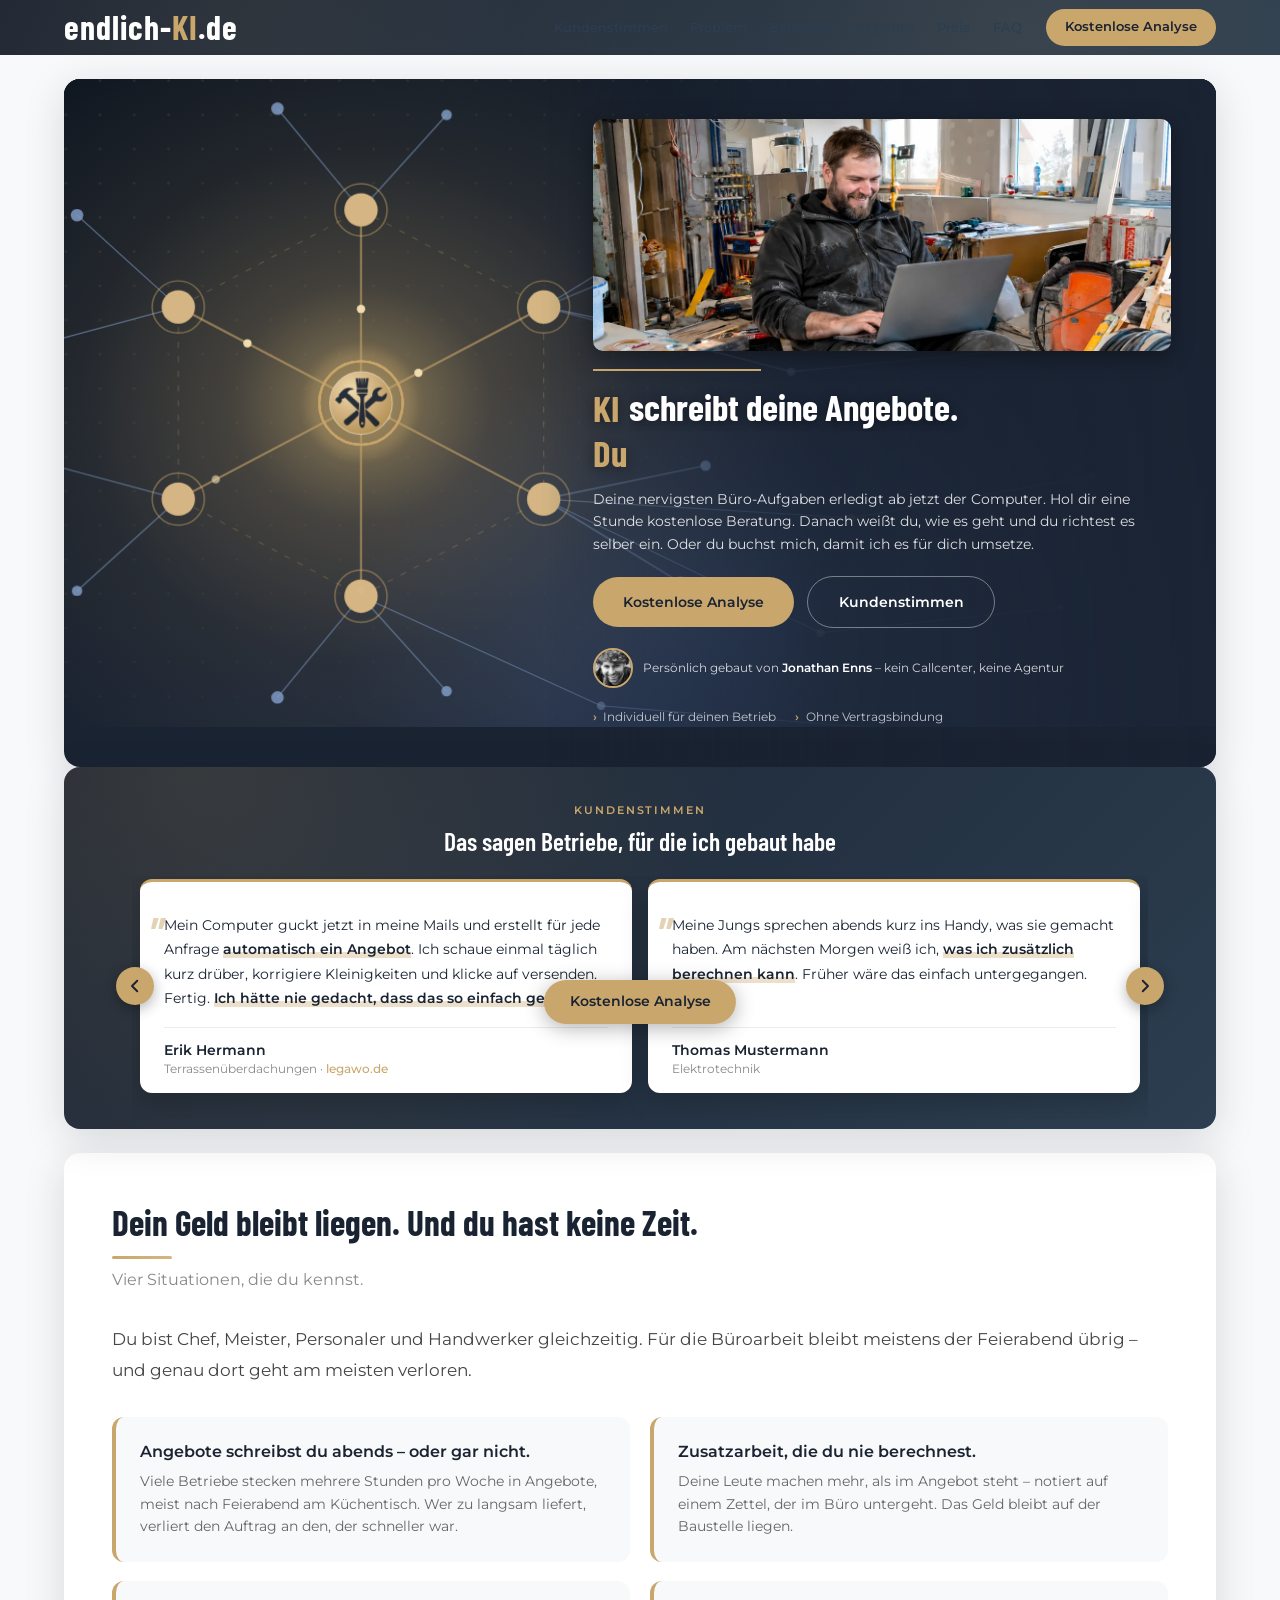
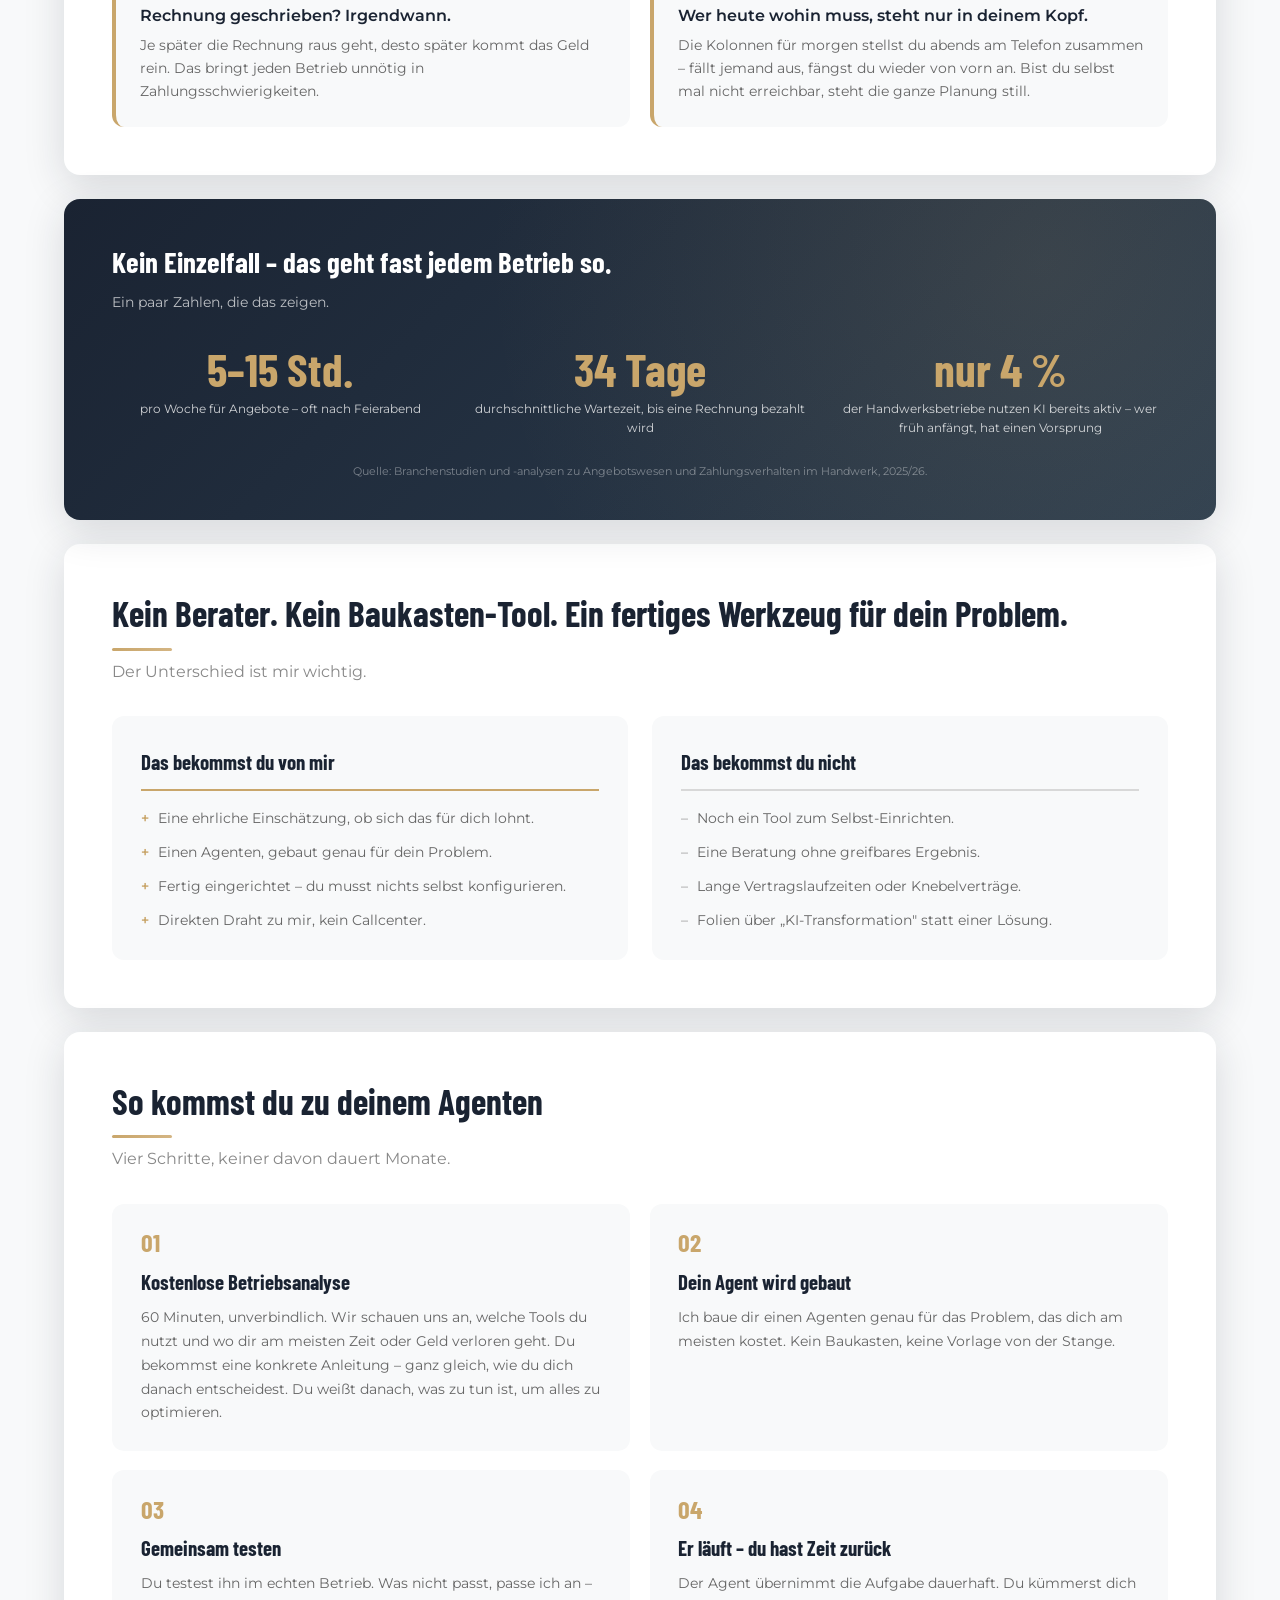
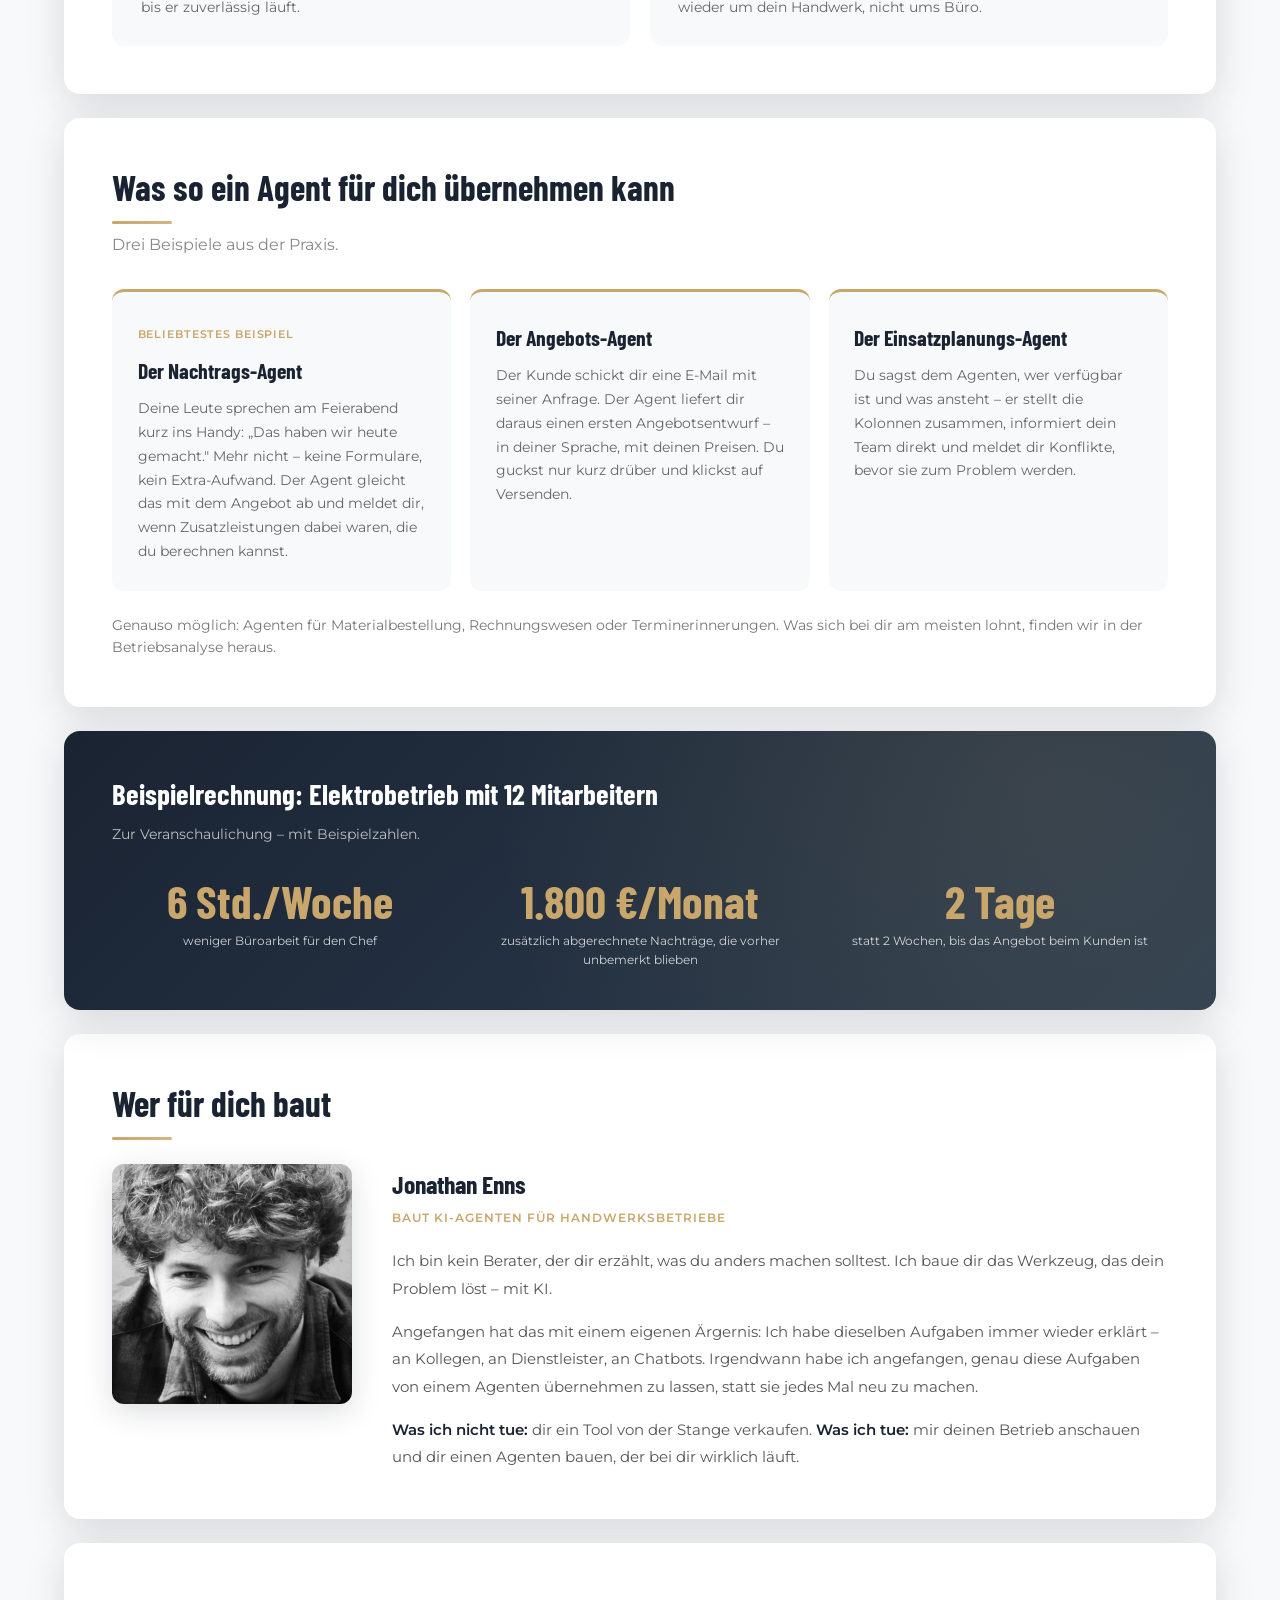
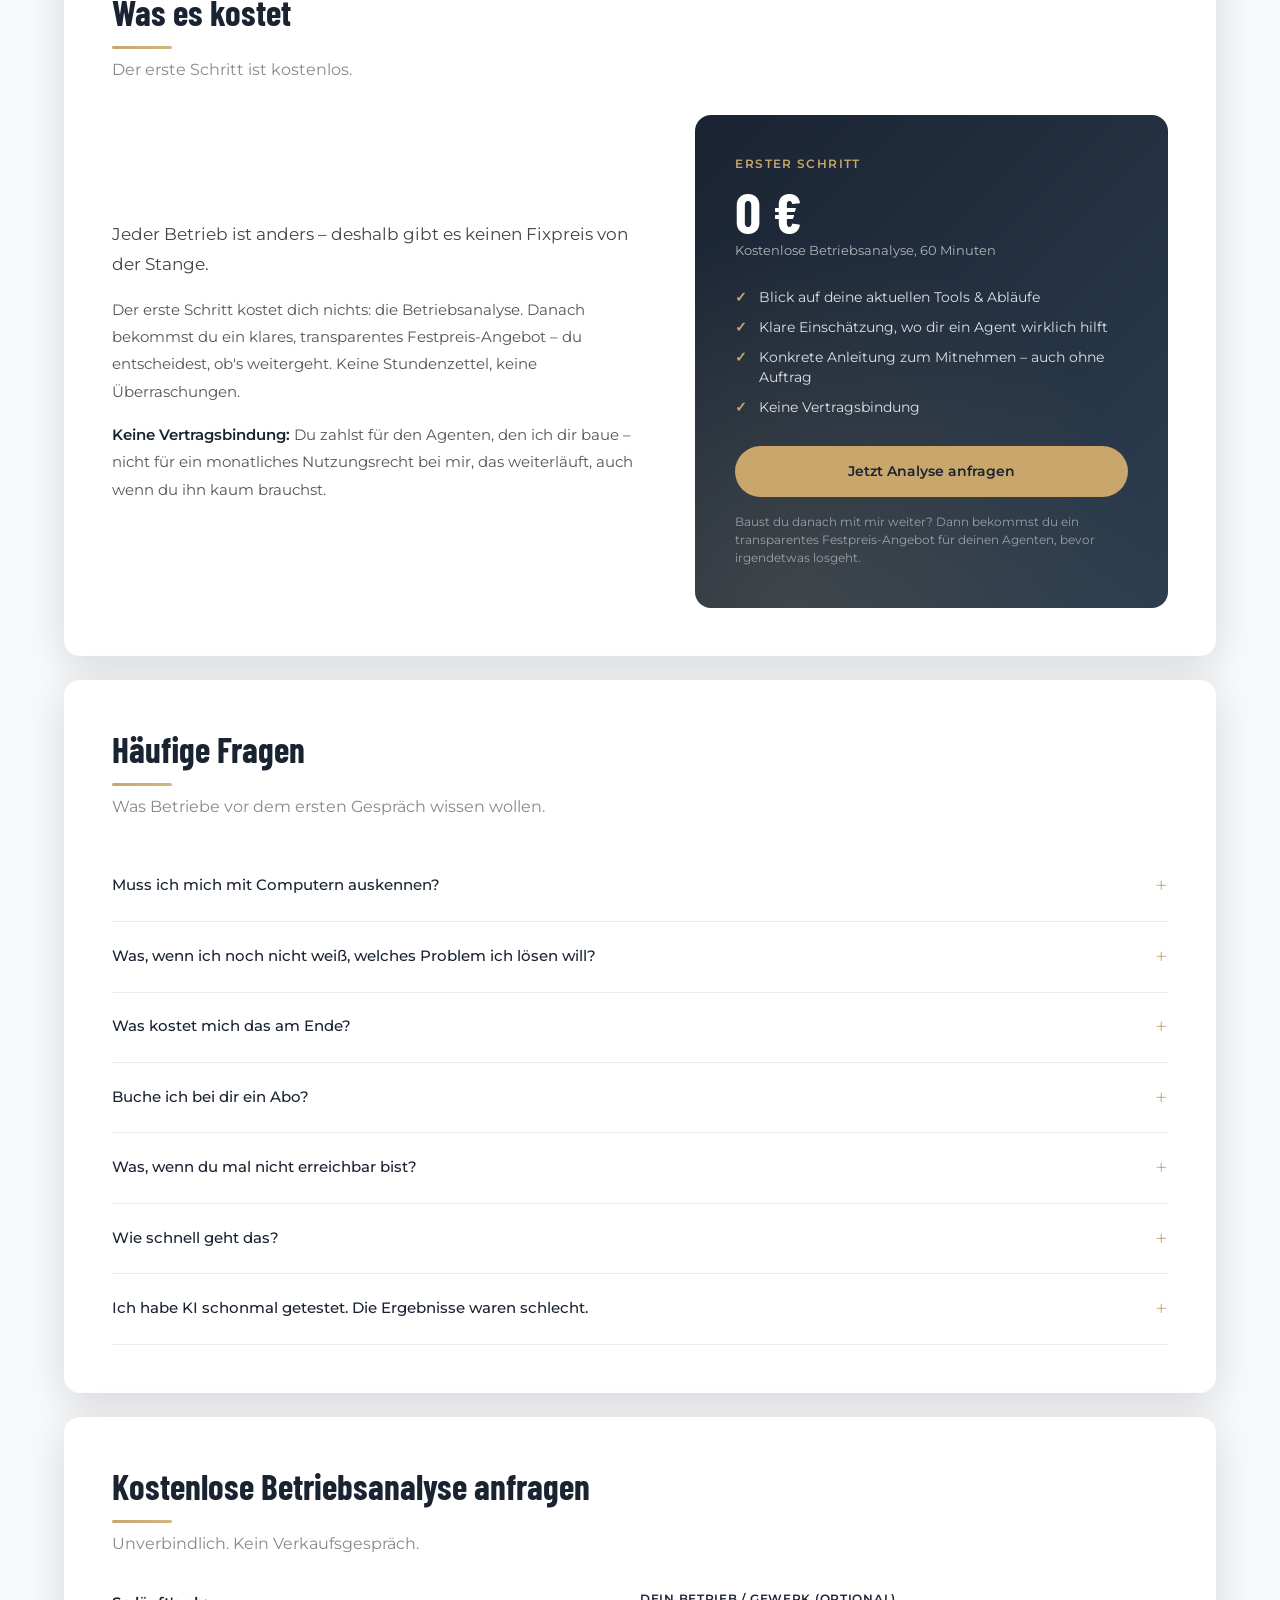
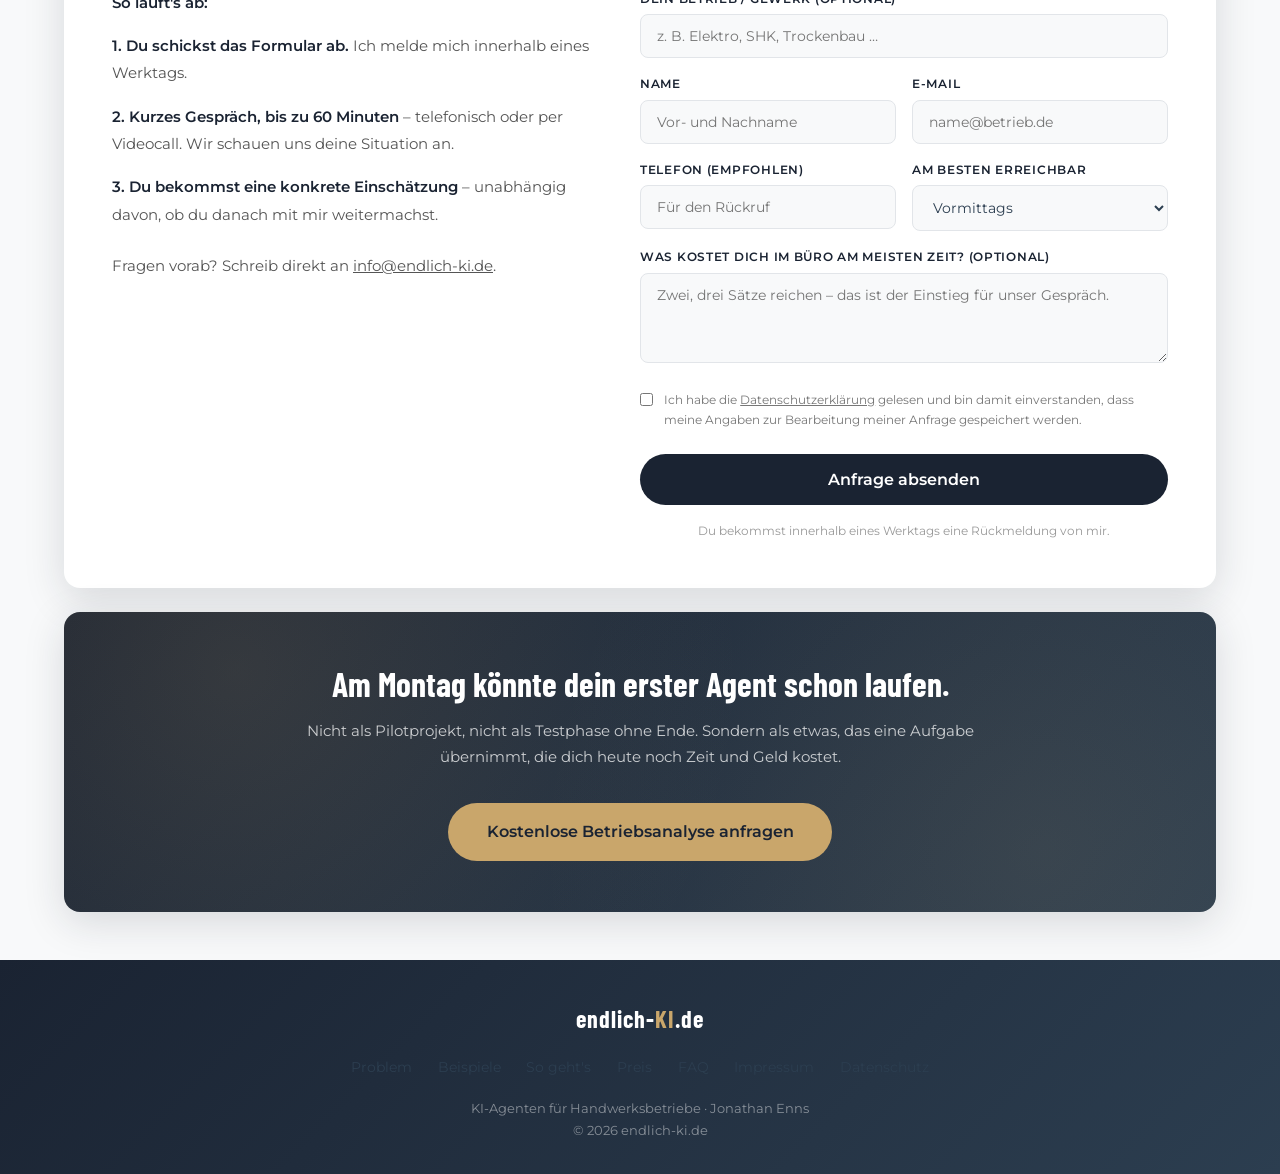
==== index.html @ b9ea1ae5 "Hero: neues Bild als WebP, Meta-Punkte auf zwei gekürzt Co-Authored-By: Claude Sonnet 5 <noreply@ant" ====
<!DOCTYPE html>
<html lang="de">
<head>
    <meta charset="UTF-8">
    <meta name="viewport" content="width=device-width, initial-scale=1.0">
    <title>KI-Agenten für dein Handwerk – Angebote, Nachträge & Büro entlasten | endlich-ki.de</title>
    <meta name="description" content="Individuelle KI-Agenten für Handwerksbetriebe: Angebote schreiben, Nachträge sichern, Kolonnen koordinieren. Kostenlose, unverbindliche Betriebsanalyse.">
    <link rel="canonical" href="https://endlich-ki.de/">
    <meta name="robots" content="noindex, nofollow">
    <meta property="og:type" content="website">
    <meta property="og:url" content="https://endlich-ki.de/">
    <meta property="og:title" content="KI-Agenten für dein Handwerk. Individuell gebaut, sofort einsatzbereit.">
    <meta property="og:description" content="Ich baue dir KI-Agenten, die deine Büroarbeit übernehmen – Angebote, Nachträge, Erreichbarkeit. Kostenlose Betriebsanalyse.">
    <meta property="og:image" content="https://endlich-ki.de/bilder/og-ki-netz.png">
    <meta property="og:image:width" content="1200">
    <meta property="og:image:height" content="630">
    <meta property="og:locale" content="de_DE">
    <meta property="og:site_name" content="endlich-ki.de">
    <meta name="twitter:card" content="summary_large_image">
    <meta name="twitter:image" content="https://endlich-ki.de/bilder/og-ki-netz.png">
    <link rel="icon" type="image/svg+xml" href="/favicon.svg">
    <link rel="stylesheet" href="fonts.css">
    <link rel="stylesheet" href="styles.css">
</head>
<body>

<header>
    <div class="header-inner">
        <a href="/" class="logo">endlich-<span class="logo-accent">ki</span>.de</a>
        <div class="header-right">
            <nav class="header-nav">
                <a href="#kundenstimmen">Kundenstimmen</a>
                <a href="#problem">Problem</a>
                <a href="#beispiele">Beispiele</a>
                <a href="#ablauf">So geht's</a>
                <a href="#preis">Preis</a>
                <a href="#faq">FAQ</a>
            </nav>
            <a href="#kontakt" class="header-cta">Kostenlose Analyse</a>
        </div>
    </div>
</header>

<div class="container">

    <!-- ============ HERO ============ -->
    <section class="hero">
        <!-- Die Grafik liegt inline statt als <img>, weil ein SVG im img-Tag
             abgeschottet ist und das Script keinen Zugriff auf seine Ebenen haette.
             Die Maus-Parallaxe sitzt unten im Script, haengt am window und
             verschiebt .hn-far und .hn-core gegenlaeufig. -->
        <div class="hero-art">
            <svg class="hero-svg" id="heroNet" viewBox="0 0 1280 720" preserveAspectRatio="xMidYMid slice"
                 role="img" aria-label="Illustration: dein Betrieb im Zentrum, umgeben von KI-Agenten, die für dich arbeiten.">
                <title>Dein Betrieb und seine Agenten</title>
                <defs>
                    <linearGradient id="hn-bg" x1="0" y1="0" x2="1" y2="1">
                        <stop offset="0%" stop-color="#0f1721"/>
                        <stop offset="50%" stop-color="#1a2332"/>
                        <stop offset="100%" stop-color="#243450"/>
                    </linearGradient>
                    <radialGradient id="hn-glow-gold" cx="0.5" cy="0.5" r="0.5">
                        <stop offset="0%" stop-color="#e0c078" stop-opacity="0.62"/>
                        <stop offset="28%" stop-color="#c9a66b" stop-opacity="0.26"/>
                        <stop offset="60%" stop-color="#c9a66b" stop-opacity="0.09"/>
                        <stop offset="100%" stop-color="#c9a66b" stop-opacity="0"/>
                    </radialGradient>
                    <radialGradient id="hn-glow-cool" cx="0.5" cy="0.5" r="0.5">
                        <stop offset="0%" stop-color="#6f95d6" stop-opacity="0.22"/>
                        <stop offset="100%" stop-color="#6f95d6" stop-opacity="0"/>
                    </radialGradient>
                    <radialGradient id="hn-hub" cx="0.35" cy="0.3" r="0.8">
                        <stop offset="0%" stop-color="#f0dcaf"/>
                        <stop offset="45%" stop-color="#d4b583"/>
                        <stop offset="100%" stop-color="#b08d4f"/>
                    </radialGradient>
                    <pattern id="hn-dots" width="38" height="38" patternUnits="userSpaceOnUse">
                        <circle cx="2" cy="2" r="1.6" fill="#c9a66b" opacity="0.16"/>
                    </pattern>
                    <linearGradient id="hn-fade-right" x1="0" y1="0" x2="1" y2="0">
                        <stop offset="0%" stop-color="#ffffff" stop-opacity="1"/>
                        <stop offset="42%" stop-color="#ffffff" stop-opacity="1"/>
                        <stop offset="68%" stop-color="#ffffff" stop-opacity="0.42"/>
                        <stop offset="100%" stop-color="#ffffff" stop-opacity="0.06"/>
                    </linearGradient>
                    <!-- Die Maskenflaechen reichen ueber das Bild hinaus, damit
                         verschobene Ebenen an den Raendern nicht abgeschnitten werden. -->
                    <mask id="hn-mask-fade"><rect x="-60" y="-60" width="1400" height="840" fill="url(#hn-fade-right)"/></mask>
                    <linearGradient id="hn-fade-grid" x1="0" y1="0" x2="0.9" y2="0.8">
                        <stop offset="0%" stop-color="#ffffff" stop-opacity="0.9"/>
                        <stop offset="100%" stop-color="#ffffff" stop-opacity="0"/>
                    </linearGradient>
                    <mask id="hn-mask-grid"><rect x="-60" y="-60" width="1400" height="840" fill="url(#hn-fade-grid)"/></mask>
                    <filter id="hn-soft" x="-50%" y="-50%" width="200%" height="200%">
                        <feGaussianBlur stdDeviation="5"/>
                    </filter>
                </defs>

                <!-- Grundflaeche, bleibt immer stehen -->
                <rect width="1280" height="720" fill="url(#hn-bg)"/>

                <!-- Hintergrundebene: driftet der Maus entgegen und erzeugt so die
                     Tiefenwirkung. Sie beruehrt kein anderes Element, daher gibt es
                     hier keine Nahtstellen, die aufreissen koennten. -->
                <g class="hn-back">
                    <rect x="-40" y="-40" width="1360" height="800" fill="url(#hn-dots)" mask="url(#hn-mask-grid)"/>
                </g>

                <!-- Der Lichtschein geht vom Kern aus und muss deshalb mit dem Netz
                     wandern, nicht dagegen. Etwas verzoegert, damit Licht traeger
                     wirkt als das Netz selbst. -->
                <g class="hn-glow">
                    <ellipse cx="330" cy="360" rx="520" ry="470" fill="url(#hn-glow-gold)"/>
                    <ellipse cx="760" cy="610" rx="460" ry="330" fill="url(#hn-glow-cool)"/>
                </g>

                <g mask="url(#hn-mask-fade)">
                 <g class="hn-net">
                  <g transform="translate(330,360) scale(1.16) translate(-330,-360)">

                  <!-- Jede blaue Linie haengt in einer Arm-Gruppe, die um ihren
                       Ankerpunkt im goldenen Knoten rotiert (data-a = Ankerkoordinate,
                       data-k = individueller Faktor gegen zu gleichfoermige Bewegung).
                       Weil der Anker selbst der Drehpunkt ist, loest sich die Linie
                       vom Knoten nie ab — egal wie gross der Ausschlag wird.
                       hn-arm-long bekommt einen kleineren Winkel, sonst wuerden die
                       weit auslaufenden Enden viel zu grosse Wege zuruecklegen. -->

                  <g class="hn-arm hn-arm-long" data-a="505,268" data-k="1">
                    <g class="hn-link-far" stroke-width="1.1" opacity="0.5">
                        <path d="M505,268 L790,150 L1010,196"/>
                        <path d="M505,268 L742,330 L1046,300"/>
                    </g>
                    <g class="hn-node-leaf" opacity="0.5">
                        <circle cx="790" cy="150" r="4"/><circle cx="1010" cy="196" r="3"/>
                        <circle cx="742" cy="330" r="4"/><circle cx="1046" cy="300" r="3"/>
                    </g>
                  </g>
                  <g class="hn-arm hn-arm-long" data-a="505,452" data-k="-0.85">
                    <g class="hn-link-far" stroke-width="1.1" opacity="0.5">
                        <path d="M505,452 L800,470 L1030,430"/>
                        <path d="M505,452 L770,580 L1000,556"/>
                    </g>
                    <g class="hn-node-leaf" opacity="0.5">
                        <circle cx="800" cy="470" r="4"/><circle cx="1030" cy="430" r="3"/>
                        <circle cx="770" cy="580" r="4"/><circle cx="1000" cy="556" r="3"/>
                    </g>
                  </g>
                  <g class="hn-arm hn-arm-long" data-a="330,545" data-k="0.9">
                    <g class="hn-link-far" stroke-width="1.1" opacity="0.5">
                        <path d="M330,545 L560,650 L880,676"/>
                    </g>
                    <g class="hn-node-leaf" opacity="0.5">
                        <circle cx="560" cy="650" r="4"/><circle cx="880" cy="676" r="3"/>
                    </g>
                  </g>

                  <g class="hn-arm" data-a="330,175" data-k="1.1">
                    <g class="hn-link-far" stroke-width="1.2" opacity="0.6">
                        <path d="M330,175 L250,78"/><path d="M330,175 L412,84"/>
                    </g>
                    <g class="hn-node-leaf" opacity="0.85">
                        <circle cx="250" cy="78" r="6" class="hn-twinkle"/>
                        <circle cx="412" cy="84" r="5" class="hn-twinkle hn-t3"/>
                    </g>
                  </g>
                  <g class="hn-arm" data-a="505,268" data-k="-0.9">
                    <g class="hn-link-far" stroke-width="1.2" opacity="0.6">
                        <path d="M505,268 L636,188"/><path d="M505,268 L660,300"/>
                    </g>
                    <g class="hn-node-leaf" opacity="0.85">
                        <circle cx="636" cy="188" r="6" class="hn-twinkle hn-t2"/>
                        <circle cx="660" cy="300" r="5" class="hn-twinkle hn-t4"/>
                    </g>
                  </g>
                  <g class="hn-arm" data-a="505,452" data-k="1.2">
                    <g class="hn-link-far" stroke-width="1.2" opacity="0.6">
                        <path d="M505,452 L660,420"/><path d="M505,452 L636,532"/>
                    </g>
                    <g class="hn-node-leaf" opacity="0.85">
                        <circle cx="660" cy="420" r="5" class="hn-twinkle hn-t2"/>
                        <circle cx="636" cy="532" r="6" class="hn-twinkle hn-t3"/>
                    </g>
                  </g>
                  <g class="hn-arm" data-a="330,545" data-k="-1.05">
                    <g class="hn-link-far" stroke-width="1.2" opacity="0.6">
                        <path d="M330,545 L250,642"/><path d="M330,545 L412,636"/>
                    </g>
                    <g class="hn-node-leaf" opacity="0.85">
                        <circle cx="250" cy="642" r="6" class="hn-twinkle hn-t4"/>
                        <circle cx="412" cy="636" r="5" class="hn-twinkle"/>
                    </g>
                  </g>
                  <g class="hn-arm" data-a="155,452" data-k="0.95">
                    <g class="hn-link-far" stroke-width="1.2" opacity="0.6">
                        <path d="M155,452 L58,540"/><path d="M155,452 L36,420"/>
                    </g>
                    <g class="hn-node-leaf" opacity="0.85">
                        <circle cx="58" cy="540" r="5" class="hn-twinkle hn-t3"/>
                        <circle cx="36" cy="420" r="6" class="hn-twinkle hn-t2"/>
                    </g>
                  </g>
                  <g class="hn-arm" data-a="155,268" data-k="-1.15">
                    <g class="hn-link-far" stroke-width="1.2" opacity="0.6">
                        <path d="M155,268 L36,300"/><path d="M155,268 L58,180"/>
                    </g>
                    <g class="hn-node-leaf" opacity="0.85">
                        <circle cx="36" cy="300" r="5" class="hn-twinkle hn-t4"/>
                        <circle cx="58" cy="180" r="6" class="hn-twinkle"/>
                    </g>
                  </g>

                  <!-- Kern: liegt ueber den Ankerpunkten und deckt sie ab -->
                  <g class="hn-core">
                    <g class="hn-link" stroke-width="1" opacity="0.3" stroke-dasharray="5 9">
                        <path d="M330,175 L505,268 L505,452 L330,545 L155,452 L155,268 Z"/>
                    </g>
                    <g class="hn-link" stroke-width="2" opacity="0.62">
                        <path d="M330,360 L330,175"/><path d="M330,360 L505,268"/>
                        <path d="M330,360 L505,452"/><path d="M330,360 L330,545"/>
                        <path d="M330,360 L155,452"/><path d="M330,360 L155,268"/>
                    </g>
                    <g class="hn-node-lead">
                        <circle cx="330" cy="175" r="16"/><circle cx="505" cy="268" r="16"/>
                        <circle cx="505" cy="452" r="16"/><circle cx="330" cy="545" r="16"/>
                        <circle cx="155" cy="452" r="16"/><circle cx="155" cy="268" r="16"/>
                    </g>
                    <g class="hn-ring" stroke-width="1.4" opacity="0.5">
                        <circle cx="330" cy="175" r="25"/><circle cx="505" cy="268" r="25"/>
                        <circle cx="505" cy="452" r="25"/><circle cx="330" cy="545" r="25"/>
                        <circle cx="155" cy="452" r="25"/><circle cx="155" cy="268" r="25"/>
                    </g>

                    <g class="hn-pulse">
                        <circle r="4">
                            <animateMotion dur="2.6s" repeatCount="indefinite" begin="0s" path="M330,360 L330,175"/>
                            <animate attributeName="opacity" values="0;1;1;0" dur="2.6s" repeatCount="indefinite" begin="0s"/>
                        </circle>
                        <circle r="4">
                            <animateMotion dur="2.6s" repeatCount="indefinite" begin="0.45s" path="M330,360 L505,268"/>
                            <animate attributeName="opacity" values="0;1;1;0" dur="2.6s" repeatCount="indefinite" begin="0.45s"/>
                        </circle>
                        <circle r="4">
                            <animateMotion dur="2.6s" repeatCount="indefinite" begin="0.9s" path="M330,360 L505,452"/>
                            <animate attributeName="opacity" values="0;1;1;0" dur="2.6s" repeatCount="indefinite" begin="0.9s"/>
                        </circle>
                        <circle r="4">
                            <animateMotion dur="2.6s" repeatCount="indefinite" begin="1.35s" path="M330,360 L330,545"/>
                            <animate attributeName="opacity" values="0;1;1;0" dur="2.6s" repeatCount="indefinite" begin="1.35s"/>
                        </circle>
                        <circle r="4">
                            <animateMotion dur="2.6s" repeatCount="indefinite" begin="1.8s" path="M330,360 L155,452"/>
                            <animate attributeName="opacity" values="0;1;1;0" dur="2.6s" repeatCount="indefinite" begin="1.8s"/>
                        </circle>
                        <circle r="4">
                            <animateMotion dur="2.6s" repeatCount="indefinite" begin="2.25s" path="M330,360 L155,268"/>
                            <animate attributeName="opacity" values="0;1;1;0" dur="2.6s" repeatCount="indefinite" begin="2.25s"/>
                        </circle>
                    </g>

                    <circle class="hn-ring hn-wave" cx="330" cy="360" r="40" stroke-width="2"/>
                    <circle class="hn-ring hn-wave hn-w2" cx="330" cy="360" r="40" stroke-width="2"/>
                    <circle class="hn-ring hn-wave hn-w3" cx="330" cy="360" r="40" stroke-width="2"/>

                    <g class="hn-breathe">
                        <circle cx="330" cy="360" r="52" fill="#c9a66b" opacity="0.28" filter="url(#hn-soft)"/>
                        <circle cx="330" cy="360" r="40" fill="none" stroke="#c9a66b" stroke-width="1.2" opacity="0.65"/>
                        <circle cx="330" cy="360" r="30" fill="url(#hn-hub)"/>
                        <circle cx="330" cy="360" r="30" fill="none" stroke="#f7ead0" stroke-width="1" opacity="0.55"/>
                        <!-- Werkzeug-Icon: Pinsel senkrecht, Hammer und Schraubenschluessel
                             diagonal gekreuzt, alle drei um den Hub-Mittelpunkt rotiert. -->
                        <image href="[data-uri]" x="305.16" y="336.09" width="49.68" height="47.82" preserveAspectRatio="xMidYMid meet"/>
                    </g>
                  </g>

                  </g>
                 </g>
                </g>
            </svg>
        </div>
        <div class="hero-overlay">
            <img class="hero-image" src="bilder/hero-handwerker-laptop.webp" alt="Handwerker sitzt lächelnd mit dem Laptop auf der Baustelle" width="1200" height="482">
            <div class="hero-eyebrow" aria-hidden="true"></div>
            <h1 class="hero-title">
                <span class="hero-title-row"><em>KI</em> <span class="hero-rotator" aria-hidden="true"><span class="hero-rotator-track">
                    <span class="hero-rotator-item">schreibt deine Angebote.</span>
                    <span class="hero-rotator-item">notiert Zusatzarbeiten.</span>
                    <span class="hero-rotator-item">macht die Einsatzplanung.</span>
                    <span class="hero-rotator-item">analysiert Skizzen.</span>
                    <span class="hero-rotator-item">berechnet Materialbedarf.</span>
                    <span class="hero-rotator-item">macht was du willst.</span>
                    <span class="hero-rotator-item">schreibt deine Angebote.</span>
                </span></span></span>
                <span class="sr-only">KI schreibt deine Angebote, notiert Zusatzarbeiten, macht die Einsatzplanung, analysiert Skizzen, berechnet Materialbedarf und macht was du willst.</span>
                <br><span class="hero-title-row"><em>Du</em> <span class="hero-rotator2" aria-hidden="true">
                    <span class="hero-rotator2-item">machst mehr Umsatz.</span>
                    <span class="hero-rotator2-item">hast mehr Zeit.</span>
                    <span class="hero-rotator2-item">hast früher Feierabend.</span>
                </span></span>
                <span class="sr-only">Du machst mehr Umsatz, hast mehr Zeit, hast früher Feierabend.</span>
            </h1>
            <p class="hero-sub">Deine nervigsten Büro-Aufgaben erledigt ab jetzt der Computer. Hol dir eine Stunde kostenlose Beratung. Danach weißt du, wie es geht und du richtest es selber ein. Oder du buchst mich, damit ich es für dich umsetze.</p>
            <div class="hero-actions">
                <a href="#kontakt" class="btn">Kostenlose Analyse</a>
                <a href="#kundenstimmen" class="btn btn-ghost">Kundenstimmen</a>
            </div>
            <div class="hero-trust">
                <img src="bilder/jonathan-enns-portrait.jpg" alt="Jonathan Enns" width="40" height="40" loading="lazy">
                <span>Persönlich gebaut von <strong>Jonathan Enns</strong> – kein Callcenter, keine Agentur</span>
            </div>
            <div class="hero-meta">
                <span>Individuell für deinen Betrieb</span>
                <span>Ohne Vertragsbindung</span>
            </div>
        </div>
    </section>

    <!-- ============ KUNDENSTIMMEN ============ -->
    <section class="voices-section" id="kundenstimmen">
        <div class="voices-head">
            <span class="voices-eyebrow">Kundenstimmen</span>
            <h2 class="voices-title">Das sagen Betriebe, für die ich gebaut habe</h2>
        </div>
        <div class="voice-carousel">
            <button type="button" class="voice-arrow voice-arrow-prev" id="voicePrev" aria-label="Vorherige Kundenstimme">
                <svg viewBox="0 0 24 24" width="18" height="18" aria-hidden="true"><path d="M15 5l-7 7 7 7" fill="none" stroke="currentColor" stroke-width="2.6" stroke-linecap="round" stroke-linejoin="round"/></svg>
            </button>
            <div class="voice-track" id="voiceTrack" role="region" aria-label="Kundenstimmen" tabindex="0">
                <figure class="voice-card voice-card-sm">
                    <span class="voice-mark" aria-hidden="true">„</span>
                    <blockquote>
                        <p>Mein Computer guckt jetzt in meine Mails und erstellt für jede Anfrage <strong>automatisch ein Angebot</strong>. Ich schaue einmal täglich kurz drüber, korrigiere Kleinigkeiten und klicke auf versenden. Fertig. <strong>Ich hätte nie gedacht, dass das so einfach geht!</strong></p>
                    </blockquote>
                    <figcaption class="voice-author">
                        <span class="voice-who">
                            <strong>Erik Hermann</strong>
                            <span>Terrassenüberdachungen · <a href="https://www.legawo.de" target="_blank" rel="noopener">legawo.de</a></span>
                        </span>
                    </figcaption>
                </figure>

                <!-- PLATZHALTER: die folgenden drei Stimmen sind erfunden, vor dem Livegang ersetzen oder entfernen -->
                <figure class="voice-card voice-card-sm">
                    <span class="voice-mark" aria-hidden="true">„</span>
                    <blockquote>
                        <p>Meine Jungs sprechen abends kurz ins Handy, was sie gemacht haben. Am nächsten Morgen weiß ich, <strong>was ich zusätzlich berechnen kann</strong>. Früher wäre das einfach untergegangen.</p>
                    </blockquote>
                    <figcaption class="voice-author">
                        <span class="voice-who">
                            <strong>Thomas Mustermann</strong>
                            <span>Elektrotechnik</span>
                        </span>
                    </figcaption>
                </figure>
                <figure class="voice-card voice-card-sm">
                    <span class="voice-mark" aria-hidden="true">„</span>
                    <blockquote>
                        <p>Die Einsatzplanung stand früher nur in meinem Kopf. Jetzt sagt mir der Agent, wer wo hinmuss, und <strong>informiert das Team selbst</strong>. Ich habe abends endlich wieder Ruhe.</p>
                    </blockquote>
                    <figcaption class="voice-author">
                        <span class="voice-who">
                            <strong>Sabine Beispiel</strong>
                            <span>Malerbetrieb</span>
                        </span>
                    </figcaption>
                </figure>
                <figure class="voice-card voice-card-sm">
                    <span class="voice-mark" aria-hidden="true">„</span>
                    <blockquote>
                        <p>Ich hatte null Lust, mich in ein neues Tool einzuarbeiten. Das musste ich auch nicht: <strong>Jonathan hat alles eingerichtet</strong>, ich nutze es einfach. Das hat mich überzeugt.</p>
                    </blockquote>
                    <figcaption class="voice-author">
                        <span class="voice-who">
                            <strong>Jens Platzhalter</strong>
                            <span>Heizung &amp; Sanitär</span>
                        </span>
                    </figcaption>
                </figure>
            </div>
            <button type="button" class="voice-arrow voice-arrow-next" id="voiceNext" aria-label="Nächste Kundenstimme">
                <svg viewBox="0 0 24 24" width="18" height="18" aria-hidden="true"><path d="M9 5l7 7-7 7" fill="none" stroke="currentColor" stroke-width="2.6" stroke-linecap="round" stroke-linejoin="round"/></svg>
            </button>
        </div>
    </section>

    <!-- ============ PROBLEM ============ -->
    <section class="content-section" id="problem">
        <h2 class="section-title">Dein Geld bleibt liegen. Und du hast keine Zeit.</h2>
        <p class="section-subtitle">Vier Situationen, die du kennst.</p>
        <div class="section-text">
            <p class="lead">Du bist Chef, Meister, Personaler und Handwerker gleichzeitig. Für die Büroarbeit bleibt meistens der Feierabend übrig – und genau dort geht am meisten verloren.</p>
        </div>

        <div class="pain-grid">
            <div class="pain-card">
                <h3>Angebote schreibst du abends – oder gar nicht.</h3>
                <p>Viele Betriebe stecken mehrere Stunden pro Woche in Angebote, meist nach Feierabend am Küchentisch. Wer zu langsam liefert, verliert den Auftrag an den, der schneller war.</p>
            </div>
            <div class="pain-card">
                <h3>Zusatzarbeit, die du nie berechnest.</h3>
                <p>Deine Leute machen mehr, als im Angebot steht – notiert auf einem Zettel, der im Büro untergeht. Das Geld bleibt auf der Baustelle liegen.</p>
            </div>
            <div class="pain-card">
                <h3>Rechnung geschrieben? Irgendwann.</h3>
                <p>Je später die Rechnung raus geht, desto später kommt das Geld rein. Das bringt jeden Betrieb unnötig in Zahlungsschwierigkeiten.</p>
            </div>
            <div class="pain-card">
                <h3>Wer heute wohin muss, steht nur in deinem Kopf.</h3>
                <p>Die Kolonnen für morgen stellst du abends am Telefon zusammen – fällt jemand aus, fängst du wieder von vorn an. Bist du selbst mal nicht erreichbar, steht die ganze Planung still.</p>
            </div>
        </div>
    </section>

    <!-- ============ ZAHLEN ============ -->
    <section class="stats-section">
        <h2 class="stats-title">Kein Einzelfall – das geht fast jedem Betrieb so.</h2>
        <p class="stats-lead">Ein paar Zahlen, die das zeigen.</p>
        <div class="stats-grid stats-grid-3">
            <div class="stat">
                <div class="stat-number">5–15 Std.</div>
                <div class="stat-label">pro Woche für Angebote – oft nach Feierabend</div>
            </div>
            <div class="stat">
                <div class="stat-number">34 Tage</div>
                <div class="stat-label">durchschnittliche Wartezeit, bis eine Rechnung bezahlt wird</div>
            </div>
            <div class="stat">
                <div class="stat-number">nur 4&nbsp;%</div>
                <div class="stat-label">der Handwerksbetriebe nutzen KI bereits aktiv – wer früh anfängt, hat einen Vorsprung</div>
            </div>
        </div>
        <p class="stats-source">Quelle: Branchenstudien und -analysen zu Angebotswesen und Zahlungsverhalten im Handwerk, 2025/26.</p>
    </section>

    <!-- ============ UNTERSCHIED ============ -->
    <section class="content-section" id="unterschied">
        <h2 class="section-title">Kein Berater. Kein Baukasten-Tool. Ein fertiges Werkzeug für dein Problem.</h2>
        <p class="section-subtitle">Der Unterschied ist mir wichtig.</p>
        <div class="fit-grid">
            <div class="fit-card">
                <h3>Das bekommst du von mir</h3>
                <ul>
                    <li>Eine ehrliche Einschätzung, ob sich das für dich lohnt.</li>
                    <li>Einen Agenten, gebaut genau für dein Problem.</li>
                    <li>Fertig eingerichtet – du musst nichts selbst konfigurieren.</li>
                    <li>Direkten Draht zu mir, kein Callcenter.</li>
                </ul>
            </div>
            <div class="fit-card negative">
                <h3>Das bekommst du nicht</h3>
                <ul>
                    <li>Noch ein Tool zum Selbst-Einrichten.</li>
                    <li>Eine Beratung ohne greifbares Ergebnis.</li>
                    <li>Lange Vertragslaufzeiten oder Knebelverträge.</li>
                    <li>Folien über „KI-Transformation" statt einer Lösung.</li>
                </ul>
            </div>
        </div>
    </section>

    <!-- ============ SO FUNKTIONIERT'S ============ -->
    <section class="content-section" id="ablauf">
        <h2 class="section-title">So kommst du zu deinem Agenten</h2>
        <p class="section-subtitle">Vier Schritte, keiner davon dauert Monate.</p>
        <div class="pillar-grid">
            <div class="pillar">
                <h3>Kostenlose Betriebsanalyse</h3>
                <p>60 Minuten, unverbindlich. Wir schauen uns an, welche Tools du nutzt und wo dir am meisten Zeit oder Geld verloren geht. Du bekommst eine konkrete Anleitung – ganz gleich, wie du dich danach entscheidest. Du weißt danach, was zu tun ist, um alles zu optimieren.</p>
            </div>
            <div class="pillar">
                <h3>Dein Agent wird gebaut</h3>
                <p>Ich baue dir einen Agenten genau für das Problem, das dich am meisten kostet. Kein Baukasten, keine Vorlage von der Stange.</p>
            </div>
            <div class="pillar">
                <h3>Gemeinsam testen</h3>
                <p>Du testest ihn im echten Betrieb. Was nicht passt, passe ich an – bis er zuverlässig läuft.</p>
            </div>
            <div class="pillar">
                <h3>Er läuft – du hast Zeit zurück</h3>
                <p>Der Agent übernimmt die Aufgabe dauerhaft. Du kümmerst dich wieder um dein Handwerk, nicht ums Büro.</p>
            </div>
        </div>
    </section>

    <!-- ============ BEISPIELE ============ -->
    <section class="content-section" id="beispiele">
        <h2 class="section-title">Was so ein Agent für dich übernehmen kann</h2>
        <p class="section-subtitle">Drei Beispiele aus der Praxis.</p>
        <div class="usecase-grid">
            <div class="usecase-card">
                <span class="usecase-tag">Beliebtestes Beispiel</span>
                <h3>Der Nachtrags-Agent</h3>
                <p>Deine Leute sprechen am Feierabend kurz ins Handy: „Das haben wir heute gemacht." Mehr nicht – keine Formulare, kein Extra-Aufwand. Der Agent gleicht das mit dem Angebot ab und meldet dir, wenn Zusatzleistungen dabei waren, die du berechnen kannst.</p>
            </div>
            <div class="usecase-card">
                <h3>Der Angebots-Agent</h3>
                <p>Der Kunde schickt dir eine E-Mail mit seiner Anfrage. Der Agent liefert dir daraus einen ersten Angebotsentwurf – in deiner Sprache, mit deinen Preisen. Du guckst nur kurz drüber und klickst auf Versenden.</p>
            </div>
            <div class="usecase-card">
                <h3>Der Einsatzplanungs-Agent</h3>
                <p>Du sagst dem Agenten, wer verfügbar ist und was ansteht – er stellt die Kolonnen zusammen, informiert dein Team direkt und meldet dir Konflikte, bevor sie zum Problem werden.</p>
            </div>
        </div>
        <p class="usecase-note">Genauso möglich: Agenten für Materialbestellung, Rechnungswesen oder Terminerinnerungen. Was sich bei dir am meisten lohnt, finden wir in der Betriebsanalyse heraus.</p>
    </section>

    <!-- ============ BEISPIELRECHNUNG ============ -->
    <section class="stats-section" id="beispielrechnung">
        <h2 class="stats-title">Beispielrechnung: Elektrobetrieb mit 12 Mitarbeitern</h2>
        <p class="stats-lead">Zur Veranschaulichung – mit Beispielzahlen.</p>
        <div class="stats-grid stats-grid-3">
            <div class="stat">
                <div class="stat-number">6 Std./Woche</div>
                <div class="stat-label">weniger Büroarbeit für den Chef</div>
            </div>
            <div class="stat">
                <div class="stat-number">1.800&nbsp;€/Monat</div>
                <div class="stat-label">zusätzlich abgerechnete Nachträge, die vorher unbemerkt blieben</div>
            </div>
            <div class="stat">
                <div class="stat-number">2 Tage</div>
                <div class="stat-label">statt 2 Wochen, bis das Angebot beim Kunden ist</div>
            </div>
        </div>
    </section>

    <!-- ============ ÜBER MICH ============ -->
    <section class="content-section" id="ueber-mich">
        <h2 class="section-title">Wer für dich baut</h2>
        <div class="trainer-grid">
            <div class="trainer-photo">
                <img src="bilder/jonathan-enns-portrait.jpg" alt="Portrait von Jonathan Enns" width="720" height="720" loading="lazy">
            </div>
            <div>
                <div class="trainer-name">Jonathan Enns</div>
                <div class="trainer-role">Baut KI-Agenten für Handwerksbetriebe</div>
                <div class="section-text">
                    <p>Ich bin kein Berater, der dir erzählt, was du anders machen solltest. Ich baue dir das Werkzeug, das dein Problem löst – mit KI.</p>
                    <p>Angefangen hat das mit einem eigenen Ärgernis: Ich habe dieselben Aufgaben immer wieder erklärt – an Kollegen, an Dienstleister, an Chatbots. Irgendwann habe ich angefangen, genau diese Aufgaben von einem Agenten übernehmen zu lassen, statt sie jedes Mal neu zu machen.</p>
                    <p><strong>Was ich nicht tue:</strong> dir ein Tool von der Stange verkaufen. <strong>Was ich tue:</strong> mir deinen Betrieb anschauen und dir einen Agenten bauen, der bei dir wirklich läuft.</p>
                </div>
            </div>
        </div>
    </section>

    <!-- ============ PREIS ============ -->
    <section class="content-section" id="preis">
        <h2 class="section-title">Was es kostet</h2>
        <p class="section-subtitle">Der erste Schritt ist kostenlos.</p>
        <div class="price-wrap">
            <div class="section-text">
                <p class="lead">Jeder Betrieb ist anders – deshalb gibt es keinen Fixpreis von der Stange.</p>
                <p>Der erste Schritt kostet dich nichts: die Betriebsanalyse. Danach bekommst du ein klares, transparentes Festpreis-Angebot – du entscheidest, ob's weitergeht. Keine Stundenzettel, keine Überraschungen.</p>
                <p><strong>Keine Vertragsbindung:</strong> Du zahlst für den Agenten, den ich dir baue – nicht für ein monatliches Nutzungsrecht bei mir, das weiterläuft, auch wenn du ihn kaum brauchst.</p>
            </div>
            <div class="price-card">
                <div class="price-label">Erster Schritt</div>
                <div class="price-amount">0 €</div>
                <div class="price-unit">Kostenlose Betriebsanalyse, 60 Minuten</div>
                <ul class="price-includes">
                    <li>Blick auf deine aktuellen Tools &amp; Abläufe</li>
                    <li>Klare Einschätzung, wo dir ein Agent wirklich hilft</li>
                    <li>Konkrete Anleitung zum Mitnehmen – auch ohne Auftrag</li>
                    <li>Keine Vertragsbindung</li>
                </ul>
                <a href="#kontakt" class="btn btn-block">Jetzt Analyse anfragen</a>
                <p class="price-note">Baust du danach mit mir weiter? Dann bekommst du ein transparentes Festpreis-Angebot für deinen Agenten, bevor irgendetwas losgeht.</p>
            </div>
        </div>
    </section>

    <!-- ============ FAQ ============ -->
    <section class="content-section" id="faq">
        <h2 class="section-title">Häufige Fragen</h2>
        <p class="section-subtitle">Was Betriebe vor dem ersten Gespräch wissen wollen.</p>
        <div class="faq">
            <details>
                <summary>Muss ich mich mit Computern auskennen?</summary>
                <div class="faq-answer">Nein. Du musst nichts einrichten oder konfigurieren – das mache ich. Am Ende nutzt du den Agenten so einfach wie eine Sprachnachricht oder einen Chat.</div>
            </details>
            <details>
                <summary>Was, wenn ich noch nicht weiß, welches Problem ich lösen will?</summary>
                <div class="faq-answer">Das ist der Normalfall. Genau dafür ist die kostenlose Betriebsanalyse da – wir finden gemeinsam heraus, wo bei dir am meisten hängen bleibt.</div>
            </details>
            <details>
                <summary>Was kostet mich das am Ende?</summary>
                <div class="faq-answer">Das hängt vom Betrieb ab – deshalb gibt's keinen Katalogpreis. Nach der kostenlosen Analyse bekommst du ein klares Festpreis-Angebot, bevor irgendwas losgeht. Keine versteckten Kosten, keine bösen Überraschungen.</div>
            </details>
            <details>
                <summary>Buche ich bei dir ein Abo?</summary>
                <div class="faq-answer">Jein! 😄 Bei mir zahlst du einmalig für den Agenten, den ich dir baue – kein monatliches Nutzungsrecht an mich. Was du brauchst, um den Agenten laufen zu lassen, sind ein Claude-Zugang (ca. 20 €/Monat, direkt bei Anthropic) und meist ein kleiner Server (ca. 10 €/Monat). Das sind reine Betriebskosten, die an die Anbieter gehen, nicht an mich – und mit einem Claude-Zugang kannst du beliebig viele Agenten betreiben, nicht nur einen.</div>
            </details>
            <details>
                <summary>Was, wenn du mal nicht erreichbar bist?</summary>
                <div class="faq-answer">Du bekommst eine saubere Dokumentation zu deinem Agenten, keine Blackbox. Damit bist du nicht von mir abhängig, falls ich mal im Urlaub bin.</div>
            </details>
            <details>
                <summary>Wie schnell geht das?</summary>
                <div class="faq-answer">Ein Termin für die Betriebsanalyse ist in der Regel innerhalb weniger Stunden vereinbart. Der Bau deines Agenten dauert anschließend meist ein bis zwei Werktage, abhängig davon, wann es mein Kalender erlaubt.</div>
            </details>
            <details>
                <summary>Ich habe KI schonmal getestet. Die Ergebnisse waren schlecht.</summary>
                <div class="faq-answer">Man muss KI richtig in dein System einbinden und ihr den nötigen Kontext geben. Dann kann sie die Aufgaben richtig umsetzen. Wie das geht, erkläre ich dir.</div>
            </details>
        </div>
    </section>

    <!-- ============ KONTAKT ============ -->
    <section class="signup-section" id="kontakt">
        <h2 class="section-title">Kostenlose Betriebsanalyse anfragen</h2>
        <p class="section-subtitle">Unverbindlich. Kein Verkaufsgespräch.</p>
        <div class="signup-grid">
            <div class="section-text">
                <p><strong>So läuft's ab:</strong></p>
                <p><strong>1. Du schickst das Formular ab.</strong> Ich melde mich innerhalb eines Werktags.</p>
                <p><strong>2. Kurzes Gespräch, bis zu 60 Minuten</strong> – telefonisch oder per Videocall. Wir schauen uns deine Situation an.</p>
                <p><strong>3. Du bekommst eine konkrete Einschätzung</strong> – unabhängig davon, ob du danach mit mir weitermachst.</p>
                <p style="margin-top:1.5rem;">Fragen vorab? Schreib direkt an <a href="mailto:info@endlich-ki.de">info@endlich-ki.de</a>.</p>
            </div>

            <div>
                <form id="signupForm">
                    <div style="position:absolute;left:-9999px;top:-9999px;" aria-hidden="true">
                        <input type="text" name="website" id="website" tabindex="-1" autocomplete="off">
                    </div>
                    <div class="form-field">
                        <label for="firma">Dein Betrieb / Gewerk (optional)</label>
                        <input type="text" id="firma" name="firma" autocomplete="organization" placeholder="z. B. Elektro, SHK, Trockenbau …">
                    </div>
                    <div class="form-row">
                        <div class="form-field">
                            <label for="name">Name</label>
                            <input type="text" id="name" name="name" autocomplete="name" placeholder="Vor- und Nachname" required>
                        </div>
                        <div class="form-field">
                            <label for="email">E-Mail</label>
                            <input type="email" id="email" name="email" autocomplete="email" placeholder="name@betrieb.de" required>
                        </div>
                    </div>
                    <div class="form-row">
                        <div class="form-field">
                            <label for="telefon">Telefon (empfohlen)</label>
                            <input type="tel" id="telefon" name="telefon" autocomplete="tel" placeholder="Für den Rückruf">
                        </div>
                        <div class="form-field">
                            <label for="erreichbarkeit">Am besten erreichbar</label>
                            <select id="erreichbarkeit" name="erreichbarkeit">
                                <option>Vormittags</option>
                                <option>Nachmittags</option>
                                <option>Abends</option>
                                <option>Egal, wann</option>
                            </select>
                        </div>
                    </div>
                    <div class="form-field">
                        <label for="aufgabe">Was kostet dich im Büro am meisten Zeit? (optional)</label>
                        <textarea id="aufgabe" name="aufgabe" placeholder="Zwei, drei Sätze reichen – das ist der Einstieg für unser Gespräch."></textarea>
                    </div>
                    <div class="form-consent">
                        <input type="checkbox" id="consent" name="consent" required>
                        <label for="consent">Ich habe die <a href="/datenschutz.html">Datenschutzerklärung</a> gelesen und bin damit einverstanden, dass meine Angaben zur Bearbeitung meiner Anfrage gespeichert werden.</label>
                    </div>
                    <button type="submit" class="btn btn-dark btn-block btn-lg">Anfrage absenden</button>
                    <p class="form-hint" id="formHint">Du bekommst innerhalb eines Werktags eine Rückmeldung von mir.</p>
                </form>
            </div>
        </div>
    </section>

    <!-- ============ SCHLUSS-CTA ============ -->
    <section class="final-cta">
        <h2>Am Montag könnte dein erster Agent schon laufen.</h2>
        <p>Nicht als Pilotprojekt, nicht als Testphase ohne Ende. Sondern als etwas, das eine Aufgabe übernimmt, die dich heute noch Zeit und Geld kostet.</p>
        <a href="#kontakt" class="btn btn-lg">Kostenlose Betriebsanalyse anfragen</a>
    </section>

</div>

<footer class="site-footer">
    <div class="footer-inner">
        <div class="footer-logo">endlich-<span class="footer-logo-accent">ki</span>.de</div>
        <nav class="footer-nav">
            <a href="#problem">Problem</a>
            <a href="#beispiele">Beispiele</a>
            <a href="#ablauf">So geht's</a>
            <a href="#preis">Preis</a>
            <a href="#faq">FAQ</a>
            <a href="/impressum.html">Impressum</a>
            <a href="/datenschutz.html">Datenschutz</a>
        </nav>
        <p class="footer-text">KI-Agenten für Handwerksbetriebe &middot; Jonathan Enns<br>&copy; 2026 endlich-ki.de</p>
    </div>
</footer>

<div class="sticky-cta" id="stickyCta">
    <a href="#kontakt" class="btn">Kostenlose Analyse</a>
</div>

<div class="modal-overlay" id="successModal" hidden>
    <div class="modal-box" role="dialog" aria-modal="true" aria-labelledby="successModalTitle">
        <div class="modal-check" aria-hidden="true">&#10003;</div>
        <h3 id="successModalTitle">Vielen Dank!</h3>
        <p>Deine Nachricht ist angekommen. Wir haben dir eine Bestätigung per E-Mail geschickt.</p>
        <button type="button" class="btn btn-dark" id="modalCloseBtn">Schließen</button>
    </div>
</div>

<script>
// Maus-Bewegung der Hero-Grafik. Drei ineinandergreifende Bewegungen:
//   1. Das gesamte Netz driftet der Maus nach.
//   2. Der Hintergrund driftet entgegengesetzt und erzeugt so Tiefe.
//   3. Jeder blaue Arm rotiert um seinen Ankerpunkt im goldenen Knoten.
// Weil der Anker der Drehpunkt ist, bleibt jede Linie fest mit ihrem Knoten
// verbunden — deshalb darf der Ausschlag hier deutlich groesser sein, als es
// bei einer reinen Verschiebung moeglich waere.
(function () {
    var svg  = document.getElementById('heroNet');
    var hero = document.querySelector('.hero');
    if (!svg || !hero) return;

    var net  = svg.querySelector('.hn-net');
    var back = svg.querySelector('.hn-back');
    var glow = svg.querySelector('.hn-glow');
    if (!net || !back || !glow) return;

    var arms = Array.prototype.map.call(svg.querySelectorAll('.hn-arm'), function (el) {
        var a = (el.getAttribute('data-a') || '0,0').split(',');
        return {
            el: el,
            ax: +a[0],
            ay: +a[1],
            k: parseFloat(el.getAttribute('data-k')) || 1,
            long: /(^|\s)hn-arm-long(\s|$)/.test(el.getAttribute('class') || '')
        };
    });
    if (!arms.length) return;

    // Kein Effekt ohne echten Zeiger (Touch) und nicht bei reduzierter Bewegung.
    if (!window.matchMedia('(hover: hover) and (pointer: fine)').matches) return;
    if (window.matchMedia('(prefers-reduced-motion: reduce)').matches) return;

    var NET_X = 20,  NET_Y = 13;    // Drift des Netzes in SVG-Einheiten
    var BACK_X = -9, BACK_Y = -6;   // Gegendrift des Punktrasters
    var GLOW = 0.65;                // Lichtschein folgt dem Netz, aber traeger
    var LEAF_DEG_X = 6.5, LEAF_DEG_Y = 4;   // Drehung der kurzen Arme in Grad
    var LONG_DEG_X = 1.5, LONG_DEG_Y = 0.9; // ... der weit auslaufenden Arme
    var EASE = 0.08;                // je kleiner, desto traeger das Nachziehen

    var targetX = 0, targetY = 0;   // -1 .. 1
    var curX = 0, curY = 0;
    var raf = null;

    function apply() {
        net.setAttribute('transform',
            'translate(' + (curX * NET_X).toFixed(2) + ',' + (curY * NET_Y).toFixed(2) + ')');
        back.setAttribute('transform',
            'translate(' + (curX * BACK_X).toFixed(2) + ',' + (curY * BACK_Y).toFixed(2) + ')');
        glow.setAttribute('transform',
            'translate(' + (curX * NET_X * GLOW).toFixed(2) + ',' + (curY * NET_Y * GLOW).toFixed(2) + ')');

        for (var i = 0; i < arms.length; i++) {
            var a = arms[i];
            var dx = a.long ? LONG_DEG_X : LEAF_DEG_X;
            var dy = a.long ? LONG_DEG_Y : LEAF_DEG_Y;
            var deg = (curX * dx + curY * dy) * a.k;
            a.el.setAttribute('transform',
                'rotate(' + deg.toFixed(3) + ',' + a.ax + ',' + a.ay + ')');
        }
    }

    function tick() {
        curX += (targetX - curX) * EASE;
        curY += (targetY - curY) * EASE;
        apply();
        if (Math.abs(targetX - curX) > 0.002 || Math.abs(targetY - curY) > 0.002) {
            raf = requestAnimationFrame(tick);
        } else {
            curX = targetX; curY = targetY;
            apply();
            raf = null;
        }
    }

    function start() { if (raf === null) raf = requestAnimationFrame(tick); }

    // Bezugspunkt ist die Mitte der Hero-Grafik, der Ausschlag wird auf das halbe
    // Fenster skaliert: ueber der Bildmitte ist die Ruhelage, am Bildschirmrand
    // der volle Anschlag. So zaehlt die Maus auf der ganzen Seite, nicht nur
    // innerhalb der Box.
    var lastX = null, lastY = null;

    function update() {
        if (lastX === null) return;
        var r = hero.getBoundingClientRect();
        var cx = r.left + r.width  / 2;
        var cy = r.top  + r.height / 2;
        var hw = Math.max(1, window.innerWidth  / 2);
        var hh = Math.max(1, window.innerHeight / 2);
        targetX = Math.max(-1, Math.min(1, (lastX - cx) / hw));
        targetY = Math.max(-1, Math.min(1, (lastY - cy) / hh));
        start();
    }

    window.addEventListener('pointermove', function (e) {
        if (e.pointerType !== 'mouse') return;
        lastX = e.clientX; lastY = e.clientY;
        update();
    }, { passive: true });

    // Beim Scrollen wandert die Grafik unter der ruhenden Maus hindurch.
    window.addEventListener('scroll', update, { passive: true });
    window.addEventListener('resize', update);

    // Zurueck in die Ruhelage, sobald die Maus das Fenster verlaesst.
    document.addEventListener('pointerleave', function (e) {
        if (e.pointerType && e.pointerType !== 'mouse') return;
        lastX = null; lastY = null;
        targetX = 0; targetY = 0;
        start();
    }, { passive: true });
})();

// Sticky-CTA einblenden, sobald der Hero aus dem Blickfeld ist
(function () {
    var sticky = document.getElementById('stickyCta');
    var hero = document.querySelector('.hero');
    var kontakt = document.getElementById('kontakt');
    if (!sticky || !hero) return;

    function update() {
        var heroGone = hero.getBoundingClientRect().bottom < 0;
        var atForm = kontakt && kontakt.getBoundingClientRect().top < window.innerHeight * 0.8;
        sticky.classList.toggle('visible', heroGone && !atForm);
    }
    window.addEventListener('scroll', update, { passive: true });
    window.addEventListener('resize', update);
    update();
})();

(function () {
    var form = document.getElementById('signupForm');
    var hint = document.getElementById('formHint');
    var hintDefault = hint.textContent;
    var submitBtn = form.querySelector('button[type="submit"]');
    var submitBtnDefault = submitBtn.textContent;
    var modal = document.getElementById('successModal');
    var modalCloseBtn = document.getElementById('modalCloseBtn');

    function openModal() {
        modal.hidden = false;
        modalCloseBtn.focus();
    }
    function closeModal() {
        modal.hidden = true;
    }
    modalCloseBtn.addEventListener('click', closeModal);
    modal.addEventListener('click', function (e) {
        if (e.target === modal) closeModal();
    });
    document.addEventListener('keydown', function (e) {
        if (e.key === 'Escape' && !modal.hidden) closeModal();
    });

    form.addEventListener('submit', function (e) {
        e.preventDefault();

        submitBtn.disabled = true;
        submitBtn.textContent = 'Wird gesendet …';
        hint.textContent = hintDefault;
        hint.style.color = '';
        hint.style.fontWeight = '';

        var xhr = new XMLHttpRequest();
        xhr.open('POST', 'send-signup.php');
        xhr.onload = function () {
            submitBtn.disabled = false;
            submitBtn.textContent = submitBtnDefault;
            var result = null;
            try { result = JSON.parse(xhr.responseText); } catch (err) {}

            if (result && result.success) {
                form.reset();
                openModal();
            } else {
                hint.textContent = (result && result.error) || 'Beim Senden ist ein Fehler aufgetreten. Bitte versuche es erneut oder schreib an info@endlich-ki.de.';
                hint.style.color = '#c0392b';
                hint.style.fontWeight = '600';
            }
        };
        xhr.onerror = function () {
            submitBtn.disabled = false;
            submitBtn.textContent = submitBtnDefault;
            hint.textContent = 'Beim Senden ist ein Fehler aufgetreten. Bitte versuche es erneut oder schreib an info@endlich-ki.de.';
            hint.style.color = '#c0392b';
            hint.style.fontWeight = '600';
        };
        xhr.send(new FormData(form));
    });
})();

// Kundenstimmen-Karussell: Pfeile scrollen den Track um eine Karte weiter,
// am Ende springt "weiter" zurueck an den Anfang und "zurueck" ans Ende.
(function () {
    var track = document.getElementById('voiceTrack');
    var prev  = document.getElementById('voicePrev');
    var next  = document.getElementById('voiceNext');
    if (!track || !prev || !next || track.children.length < 2) return;
    var reduce = window.matchMedia('(prefers-reduced-motion: reduce)').matches;
    function go(dir) {
        var step = track.children[1].offsetLeft - track.children[0].offsetLeft;
        var max  = track.scrollWidth - track.clientWidth;
        var x    = track.scrollLeft;
        var target;
        if (dir > 0) target = x >= max - 4 ? 0 : Math.min(x + step, max);
        else         target = x <= 4 ? max : Math.max(x - step, 0);
        track.scrollTo({ left: target, behavior: reduce ? 'auto' : 'smooth' });
    }
    prev.addEventListener('click', function () { go(-1); });
    next.addEventListener('click', function () { go(1); });
    track.addEventListener('keydown', function (e) {
        if (e.key === 'ArrowLeft')  { e.preventDefault(); go(-1); }
        if (e.key === 'ArrowRight') { e.preventDefault(); go(1); }
    });
})();
</script>

</body>
</html>
---- fonts.css ----
@font-face {
  font-family: 'Barlow Condensed';
  font-style: normal;
  font-weight: 600;
  font-display: swap;
  src: url('fonts/barlow-condensed-600.woff2') format('woff2');
}

@font-face {
  font-family: 'Barlow Condensed';
  font-style: normal;
  font-weight: 700;
  font-display: swap;
  src: url('fonts/barlow-condensed-700.woff2') format('woff2');
}

@font-face {
  font-family: 'Montserrat';
  font-style: normal;
  font-weight: 300;
  font-display: swap;
  src: url('fonts/montserrat-300.woff2') format('woff2');
}

@font-face {
  font-family: 'Montserrat';
  font-style: normal;
  font-weight: 400;
  font-display: swap;
  src: url('fonts/montserrat-400.woff2') format('woff2');
}

@font-face {
  font-family: 'Montserrat';
  font-style: normal;
  font-weight: 500;
  font-display: swap;
  src: url('fonts/montserrat-500.woff2') format('woff2');
}

@font-face {
  font-family: 'Montserrat';
  font-style: normal;
  font-weight: 600;
  font-display: swap;
  src: url('fonts/montserrat-600.woff2') format('woff2');
}
---- styles.css ----
/*
 * styles.css — endlich-ki.de
 * Design-System uebernommen von werbestimme.de (Navy/Gold, Montserrat/Barlow Condensed).
 */

:root {
    --primary-navy: #1a2332;
    --navy-soft: #2c3e50;
    --accent-gold: #c9a66b;
    --accent-gold-light: #d4b583;
    --text-dark: #2c3e50;
    --text-light: #ffffff;
    --bg-light: #f8f9fa;
    --shadow: rgba(26, 35, 50, 0.15);
    --transition: all 0.4s cubic-bezier(0.4, 0, 0.2, 1);
}

* { margin: 0; padding: 0; box-sizing: border-box; -webkit-tap-highlight-color: transparent; }
html { scroll-behavior: smooth; }
body {
    font-family: 'Montserrat', sans-serif;
    color: var(--text-dark);
    background: var(--bg-light);
    line-height: 1.6;
    overflow-x: hidden;
}
a:not([class]):link, a:not([class]):visited { color: inherit; }
img { max-width: 100%; }

@keyframes fadeIn { from { opacity: 0; transform: translateY(16px); } to { opacity: 1; transform: none; } }
@keyframes pulse { 0%, 100% { opacity: 0.5; } 50% { opacity: 1; } }

/* ---------- Header ---------- */
header {
    background: linear-gradient(135deg, var(--primary-navy) 0%, var(--navy-soft) 100%);
    padding: 0.55rem 0;
    position: relative;
    overflow: hidden;
}
header::before {
    content: '';
    position: absolute;
    inset: 0;
    background:
        radial-gradient(circle at 20% 50%, rgba(201, 166, 107, 0.1) 0%, transparent 50%),
        radial-gradient(circle at 80% 50%, rgba(201, 166, 107, 0.1) 0%, transparent 50%);
    animation: pulse 8s ease-in-out infinite;
}
.header-inner {
    max-width: 1200px;
    margin: 0 auto;
    padding: 0 1.5rem;
    display: flex;
    justify-content: space-between;
    align-items: center;
    gap: 1rem;
    position: relative;
    z-index: 1;
}
.logo {
    font-family: 'Barlow Condensed', sans-serif;
    font-size: 2.1rem;
    font-weight: 700;
    color: var(--text-light);
    text-decoration: none;
    letter-spacing: 1px;
    text-transform: lowercase;
    line-height: 1.1;
    white-space: nowrap;
}
.logo-accent { color: var(--accent-gold); text-transform: uppercase; }
.header-right { display: flex; align-items: center; gap: 1.5rem; }
.header-nav { display: flex; gap: 1.4rem; }
.header-nav a {
    color: rgba(255, 255, 255, 0.88);
    text-decoration: none;
    font-size: 0.82rem;
    font-weight: 500;
    transition: color 0.3s;
}
.header-nav a:hover { color: var(--accent-gold); }
.header-cta {
    display: inline-block;
    padding: 0.5rem 1.2rem;
    background: var(--accent-gold);
    color: var(--primary-navy);
    text-decoration: none;
    border-radius: 50px;
    font-weight: 600;
    font-size: 0.8rem;
    white-space: nowrap;
    transition: var(--transition);
}
.header-cta:hover { background: white; transform: scale(1.04); }

/* ---------- Layout ---------- */
.container { max-width: 1200px; margin: 0 auto; padding: 1.5rem; }
.content-section {
    background: white;
    border-radius: 16px;
    padding: 3rem;
    box-shadow: 0 10px 40px var(--shadow);
    margin-bottom: 1.5rem;
}
.section-title {
    font-family: 'Barlow Condensed', sans-serif;
    font-size: 2.2rem;
    color: var(--primary-navy);
    margin-bottom: 0.5rem;
    line-height: 1.2;
    position: relative;
    padding-bottom: 1rem;
}
.section-title::after {
    content: '';
    position: absolute;
    bottom: 0; left: 0;
    width: 60px; height: 3px;
    background: linear-gradient(90deg, var(--accent-gold), var(--accent-gold-light));
    border-radius: 2px;
}
.section-subtitle { font-size: 1rem; color: #888; margin-bottom: 2rem; font-weight: 400; }
.section-text p { color: #555; line-height: 1.8; margin-bottom: 1rem; font-size: 0.95rem; }
.section-text p:last-child { margin-bottom: 0; }
.section-text strong { color: var(--primary-navy); }
.lead { font-size: 1.05rem !important; color: #444 !important; line-height: 1.8; }

/* ---------- Hero ---------- */
.hero {
    position: relative;
    width: 100%;
    border-radius: 16px;
    overflow: hidden;
    box-shadow: 0 10px 40px var(--shadow);
    animation: fadeIn 0.9s ease-out backwards;
    background: var(--primary-navy);
    /* Grafik und Overlay teilen sich eine Zelle: Die Hoehe kommt von der Grafik,
       waechst aber mit, wenn das Overlay (z.B. mit Bild) mehr Platz braucht. */
    display: grid;
}
/* Die Hero-Grafik liegt inline im HTML (Maus-Parallaxe braucht Zugriff auf das
   SVG-DOM). Weil ein inline-SVG kein ersetztes Element ist, greift object-fit
   nicht — die Hoehe kommt deshalb vom Container, das SVG fuellt ihn per
   preserveAspectRatio="slice" wie ein object-fit: cover. */
.hero-art {
    grid-area: 1 / 1;
    position: relative;
    width: 100%;
    aspect-ratio: 1280 / 720;
    overflow: hidden;
    background: var(--primary-navy);
}
.hero-svg { position: absolute; inset: 0; width: 100%; height: 100%; display: block; }

/* --- Netzgrafik --- */
.hn-link      { stroke: var(--accent-gold); fill: none; stroke-linecap: round; }
.hn-link-far  { stroke: #7f9bc4; fill: none; stroke-linecap: round; }
.hn-node-lead { fill: var(--accent-gold-light); }
.hn-node-leaf { fill: #7f9bc4; }
.hn-ring      { fill: none; stroke: var(--accent-gold); }
.hn-pulse     { fill: #f0dcaf; }

/* Das weiche Nachziehen rechnet das Script; hier nur der Hinweis an den
   Compositor, welche Ebenen sich bewegen. */
.hn-net, .hn-back, .hn-glow, .hn-arm { will-change: transform; }

.hn-wave { transform-origin: 330px 360px; animation: hnWave 4.8s cubic-bezier(0.4, 0, 0.6, 1) infinite; }
.hn-w2 { animation-delay: 1.6s; }
.hn-w3 { animation-delay: 3.2s; }
@keyframes hnWave {
    0%   { transform: scale(1);   opacity: 0.55; }
    70%  { transform: scale(3.4); opacity: 0; }
    100% { transform: scale(3.4); opacity: 0; }
}

.hn-breathe { transform-origin: 330px 360px; animation: hnBreathe 5s ease-in-out infinite; }
@keyframes hnBreathe {
    0%, 100% { transform: scale(1); }
    50%      { transform: scale(1.045); }
}

.hn-twinkle { animation: hnTwinkle 4s ease-in-out infinite; }
.hn-t2 { animation-delay: 1.1s; }
.hn-t3 { animation-delay: 2.3s; }
.hn-t4 { animation-delay: 3.1s; }
@keyframes hnTwinkle {
    0%, 100% { opacity: 0.45; }
    50%      { opacity: 1; }
}

@media (prefers-reduced-motion: reduce) {
    .hn-pulse { display: none; }
    .hn-wave, .hn-breathe, .hn-twinkle { animation: none; }
    .hn-wave { opacity: 0.25; }
}
.hero-overlay {
    grid-area: 1 / 1;
    justify-self: end;
    position: relative;
    width: 58%;
    display: flex;
    flex-direction: column;
    align-items: flex-start;
    justify-content: center;
    padding: 2.5rem 2.8rem;
    /* Die Hero-Grafik blendet nach rechts selbst schon aus, deshalb reicht ein
       weicherer Verlauf — so bleibt das Netzwerk hinter der Headline sichtbar. */
    background: linear-gradient(to left, rgba(26, 35, 50, 0.90) 0%, rgba(26, 35, 50, 0.72) 58%, transparent 100%);
}
.hero-image {
    display: block;
    width: 100%;
    height: auto;
    border-radius: 10px;
    margin-bottom: 1.1rem;
    box-shadow: 0 6px 22px rgba(0, 0, 0, 0.35);
}
.hero-eyebrow {
    width: 10.5rem;
    align-self: flex-start;
    height: 2px;
    background: var(--accent-gold);
    margin-bottom: 0.8rem;
}
.hero-title {
    font-family: 'Barlow Condensed', sans-serif;
    font-size: 2.3rem;
    line-height: 1.15;
    color: white;
    font-weight: 700;
    margin-bottom: 0.9rem;
    text-shadow: 0 2px 12px rgba(0, 0, 0, 0.4);
}
.hero-title em { font-style: normal; color: var(--accent-gold); }
.hero-title-row {
    display: inline-flex;
    align-items: center;
    flex-wrap: wrap;
    gap: 0.28em;
}
.hero-rotator {
    --rotator-line: 1.3em;
    display: block;
    overflow: hidden;
    height: var(--rotator-line);
}
.hero-rotator-track {
    display: flex;
    flex-direction: column;
    animation: heroRotate 36s infinite;
}
.hero-rotator-item {
    height: var(--rotator-line);
    line-height: var(--rotator-line);
    white-space: nowrap;
}
/* Jede Zeile haelt ~6s, damit dazwischen die Du-Zeile ihren eigenen Wechsel
   bekommt - siehe .hero-rotator2 fuer die 1:1-Abwechslung. KI wechselt nach
   dem Laden zuerst (erster Wechsel bei 1s), danach die gleich lange Pause
   bis zum Du-Wechsel wie danach bis zum naechsten KI-Wechsel (je 1.875s). */
@keyframes heroRotate {
    0%, 2.78% { transform: translateY(0); }
    4.86%, 19.44% { transform: translateY(calc(var(--rotator-line) * -1)); }
    21.53%, 36.11% { transform: translateY(calc(var(--rotator-line) * -2)); }
    38.19%, 52.78% { transform: translateY(calc(var(--rotator-line) * -3)); }
    54.86%, 69.44% { transform: translateY(calc(var(--rotator-line) * -4)); }
    71.53%, 86.11% { transform: translateY(calc(var(--rotator-line) * -5)); }
    88.19%, 100% { transform: translateY(calc(var(--rotator-line) * -6)); }
}
.sr-only {
    position: absolute;
    width: 1px;
    height: 1px;
    padding: 0;
    margin: -1px;
    overflow: hidden;
    clip: rect(0, 0, 0, 0);
    white-space: nowrap;
    border: 0;
}
@media (prefers-reduced-motion: reduce) {
    .hero-rotator-track { animation: none; }
}
.hero-rotator2 {
    display: inline-grid;
}
.hero-rotator2-item {
    grid-area: 1 / 1;
    white-space: nowrap;
    opacity: 0;
}
/* 36s-Takt, abwechselnd mit .hero-rotator: KI wechselt zuerst (bei 1s je
   Runde), Du folgt mit gleich langer Pause danach wie bis zum naechsten
   KI-Wechsel. Der Crossfade selbst ist bewusst langsam (1.5s statt 0.75s). */
.hero-rotator2-item:nth-child(1) { animation: heroCrossfadeA 36s infinite; }
.hero-rotator2-item:nth-child(2) { animation: heroCrossfadeB 36s infinite; }
.hero-rotator2-item:nth-child(3) { animation: heroCrossfadeC 36s infinite; }
@keyframes heroCrossfadeA {
    0%, 10.07% { opacity: 0; }
    14.24% { opacity: 1; }
    26.74% { opacity: 1; }
    30.90%, 60.07% { opacity: 0; }
    64.24% { opacity: 1; }
    76.74% { opacity: 1; }
    80.90%, 100% { opacity: 0; }
}
@keyframes heroCrossfadeB {
    0%, 26.74% { opacity: 0; }
    30.90% { opacity: 1; }
    43.40% { opacity: 1; }
    47.57%, 76.74% { opacity: 0; }
    80.90% { opacity: 1; }
    93.40% { opacity: 1; }
    97.57%, 100% { opacity: 0; }
}
@keyframes heroCrossfadeC {
    0% { opacity: 1; }
    10.07% { opacity: 1; }
    14.24%, 43.40% { opacity: 0; }
    47.57% { opacity: 1; }
    60.07% { opacity: 1; }
    64.24%, 93.40% { opacity: 0; }
    97.57%, 100% { opacity: 1; }
}
@media (prefers-reduced-motion: reduce) {
    .hero-rotator2-item { animation: none; opacity: 0; }
    .hero-rotator2-item:nth-child(1) { opacity: 1; }
}
.hero-sub {
    color: rgba(255, 255, 255, 0.85);
    font-size: 0.88rem;
    line-height: 1.6;
    margin-bottom: 1.3rem;
    max-width: 34rem;
}
.hero-actions { display: flex; gap: 0.8rem; flex-wrap: wrap; align-items: center; }
.hero-trust { display: flex; align-items: center; gap: 0.65rem; margin-top: 1.2rem; }
.hero-trust img { width: 40px; height: 40px; border-radius: 50%; object-fit: cover; border: 2px solid var(--accent-gold); flex-shrink: 0; }
.hero-trust span { font-size: 0.78rem; color: rgba(255, 255, 255, 0.8); line-height: 1.4; }
.hero-trust strong { color: white; }
.hero-meta {
    margin-top: 1.3rem;
    display: flex;
    flex-wrap: wrap;
    gap: 0.4rem 1.2rem;
    font-size: 0.74rem;
    color: rgba(255, 255, 255, 0.72);
}
.hero-meta span { display: flex; align-items: center; gap: 0.4rem; }
.hero-meta span::before { content: '›'; color: var(--accent-gold); font-weight: 700; }

/* ---------- Buttons ---------- */
.btn {
    display: inline-block;
    padding: 0.85rem 1.9rem;
    background: var(--accent-gold);
    color: var(--primary-navy);
    text-decoration: none;
    border: none;
    border-radius: 50px;
    font-family: 'Montserrat', sans-serif;
    font-weight: 600;
    font-size: 0.9rem;
    cursor: pointer;
    text-align: center;
    transition: var(--transition);
}
.btn:hover { background: white; color: var(--primary-navy); transform: translateY(-2px); box-shadow: 0 6px 25px rgba(201, 166, 107, 0.4); }
.btn-ghost {
    background: transparent;
    color: white;
    border: 1px solid rgba(255, 255, 255, 0.4);
}
.btn-ghost:hover { background: rgba(255, 255, 255, 0.12); color: white; box-shadow: none; }
.btn-dark { background: var(--primary-navy); color: white; }
.btn-dark:hover { background: var(--accent-gold); color: var(--primary-navy); }
.btn-lg { padding: 1rem 2.4rem; font-size: 1rem; }
.btn-block { display: block; width: 100%; }

/* ---------- Kundenstimmen ---------- */
.voices-section {
    background: linear-gradient(135deg, var(--primary-navy) 0%, var(--navy-soft) 100%);
    border-radius: 16px;
    padding: 1.8rem 2rem 2rem;
    margin-bottom: 1.5rem;
    box-shadow: 0 10px 40px var(--shadow);
    position: relative;
    overflow: hidden;
    scroll-margin-top: 1rem;
}
.voices-section::before {
    content: '';
    position: absolute;
    inset: 0;
    background: radial-gradient(circle at 12% 0%, rgba(201, 166, 107, 0.16) 0%, transparent 50%);
}
.voices-section > * { position: relative; z-index: 1; }
.voices-head { text-align: center; margin-bottom: 1.2rem; }
.voices-eyebrow {
    display: inline-block;
    color: var(--accent-gold);
    font-size: 0.68rem;
    font-weight: 600;
    letter-spacing: 0.18em;
    text-transform: uppercase;
    margin-bottom: 0.35rem;
}
.voices-title {
    font-family: 'Barlow Condensed', sans-serif;
    font-size: 1.6rem;
    font-weight: 600;
    line-height: 1.25;
    color: white;
}
.voice-card {
    position: relative;
    max-width: 720px;
    margin: 0 auto;
    padding: 1.5rem 2rem 1.2rem;
    background: white;
    border-radius: 12px;
    border-top: 3px solid var(--accent-gold);
    box-shadow: 0 8px 28px rgba(0, 0, 0, 0.2);
}
.voice-mark {
    position: absolute;
    top: 0;
    left: 0.9rem;
    font-family: 'Barlow Condensed', sans-serif;
    font-size: 3.6rem;
    line-height: 1;
    color: var(--accent-gold);
    opacity: 0.5;
    pointer-events: none;
}
.voice-card blockquote p {
    position: relative;
    font-size: 0.95rem;
    line-height: 1.7;
    color: var(--primary-navy);
    font-weight: 400;
}
.voice-card blockquote strong {
    background: linear-gradient(transparent 65%, rgba(201, 166, 107, 0.35) 65%);
    font-weight: 600;
}
.voice-carousel { position: relative; max-width: 1000px; margin: 0 auto; }
.voice-track {
    display: flex;
    gap: 1rem;
    overflow-x: auto;
    scroll-snap-type: x mandatory;
    scrollbar-width: none;
    padding: 0.2rem 0.5rem 1.6rem;
    margin: 0 -0.5rem -1.4rem;
    scroll-padding-inline: 0.5rem;
    outline: none;
}
.voice-track::-webkit-scrollbar { display: none; }
@media (prefers-reduced-motion: no-preference) { .voice-track { scroll-behavior: smooth; } }
.voice-card-sm {
    flex: 0 0 calc((100% - 1rem) / 2);
    scroll-snap-align: start;
    margin: 0;
    max-width: none;
    padding: 1.4rem 1.5rem 1rem;
    display: flex;
    flex-direction: column;
}
.voice-card-sm .voice-mark { font-size: 3rem; left: 0.7rem; }
.voice-card-sm blockquote { flex: 1; }
.voice-card-sm blockquote p { font-size: 0.9rem; padding-top: 0.5rem; }
.voice-arrow {
    position: absolute;
    top: calc(50% - 0.7rem);
    transform: translateY(-50%);
    z-index: 2;
    width: 38px; height: 38px;
    border-radius: 50%;
    border: none;
    background: var(--accent-gold);
    color: var(--primary-navy);
    display: flex; align-items: center; justify-content: center;
    cursor: pointer;
    box-shadow: 0 4px 14px rgba(0, 0, 0, 0.3);
    transition: var(--transition);
}
.voice-arrow:hover { background: white; }
.voice-arrow:focus-visible, .voice-track:focus-visible { outline: 2px solid white; outline-offset: 2px; }
.voice-arrow-prev { left: -1.5rem; }
.voice-arrow-next { right: -1.5rem; }
.voice-author {
    margin-top: 1rem;
    padding-top: 0.8rem;
    border-top: 1px solid #ececec;
}
.voice-who { display: flex; flex-direction: column; line-height: 1.4; font-size: 0.78rem; color: #888; }
.voice-who strong { font-size: 0.86rem; font-weight: 600; color: var(--primary-navy); }
.voice-who a:link, .voice-who a:visited { color: var(--accent-gold); font-weight: 500; text-decoration: none; }
.voice-who a:hover { text-decoration: underline; }

/* ---------- Painpoint-Karten ---------- */
.pain-grid {
    display: grid;
    grid-template-columns: repeat(2, 1fr);
    gap: 1.2rem;
    margin-top: 2rem;
}
.pain-card {
    background: var(--bg-light);
    border-radius: 12px;
    padding: 1.5rem;
    border-left: 4px solid var(--accent-gold);
    transition: var(--transition);
}
.pain-card:hover { transform: translateY(-4px); box-shadow: 0 8px 25px var(--shadow); }
.pain-card h3 {
    font-family: 'Montserrat', sans-serif;
    font-size: 0.98rem;
    font-weight: 600;
    color: var(--primary-navy);
    margin-bottom: 0.5rem;
    line-height: 1.35;
}
.pain-card p { font-size: 0.86rem; color: #666; line-height: 1.65; }

/* ---------- Zahlen-Leiste ---------- */
.stats-section {
    background: linear-gradient(135deg, var(--primary-navy) 0%, var(--navy-soft) 100%);
    border-radius: 16px;
    padding: 2.5rem 3rem;
    margin-bottom: 1.5rem;
    box-shadow: 0 10px 40px var(--shadow);
    position: relative;
    overflow: hidden;
}
.stats-section::before {
    content: '';
    position: absolute;
    inset: 0;
    background: radial-gradient(circle at 85% 20%, rgba(201, 166, 107, 0.12) 0%, transparent 55%);
}
.stats-section > * { position: relative; z-index: 1; }
.stats-title {
    font-family: 'Barlow Condensed', sans-serif;
    font-size: 1.8rem;
    color: white;
    margin-bottom: 0.4rem;
}
.stats-lead { color: rgba(255, 255, 255, 0.7); font-size: 0.88rem; margin-bottom: 2rem; }
.stats-grid { display: grid; grid-template-columns: repeat(4, 1fr); gap: 1.5rem; }
.stats-grid.stats-grid-3 { grid-template-columns: repeat(3, 1fr); }
.stat { text-align: center; }
.stat-number {
    font-family: 'Barlow Condensed', sans-serif;
    font-size: 2.9rem;
    font-weight: 700;
    color: var(--accent-gold);
    line-height: 1;
    margin-bottom: 0.5rem;
}
.stat-label { font-size: 0.78rem; color: rgba(255, 255, 255, 0.78); line-height: 1.5; }
.stats-source { margin-top: 1.6rem; font-size: 0.68rem; color: rgba(255, 255, 255, 0.4); text-align: center; }

/* ---------- Loesung: Saeulen ---------- */
.pillar-grid { display: grid; grid-template-columns: repeat(2, 1fr); gap: 1.2rem; margin-top: 2rem; }
.pillar {
    background: var(--bg-light);
    border-radius: 12px;
    padding: 1.6rem 1.8rem;
    position: relative;
    counter-increment: pillar;
}
.pillar::before {
    content: counter(pillar, decimal-leading-zero);
    font-family: 'Barlow Condensed', sans-serif;
    font-size: 1.6rem;
    font-weight: 700;
    color: var(--accent-gold);
    display: block;
    line-height: 1;
    margin-bottom: 0.6rem;
}
.pillar-grid { counter-reset: pillar; }
.pillar h3 {
    font-family: 'Barlow Condensed', sans-serif;
    font-size: 1.3rem;
    color: var(--primary-navy);
    margin-bottom: 0.5rem;
}
.pillar p { font-size: 0.88rem; color: #666; line-height: 1.7; }

/* ---------- Beispiel-Agenten ---------- */
.usecase-grid { display: grid; grid-template-columns: repeat(3, 1fr); gap: 1.2rem; margin-top: 2rem; }
.usecase-card { background: var(--bg-light); border-radius: 12px; padding: 1.7rem 1.6rem; border-top: 3px solid var(--accent-gold); }
.usecase-tag {
    display: inline-block;
    font-size: 0.68rem;
    font-weight: 600;
    text-transform: uppercase;
    letter-spacing: 0.08em;
    color: var(--accent-gold);
    margin-bottom: 0.6rem;
}
.usecase-card h3 {
    font-family: 'Barlow Condensed', sans-serif;
    font-size: 1.35rem;
    color: var(--primary-navy);
    margin-bottom: 0.6rem;
}
.usecase-card p { font-size: 0.88rem; color: #666; line-height: 1.7; }
.usecase-note { margin-top: 1.5rem; font-size: 0.85rem; color: #777; }

/* ---------- Ergebnis-Checkliste ---------- */
.check-list { list-style: none; margin-top: 1.8rem; display: grid; grid-template-columns: repeat(2, 1fr); gap: 0.9rem 2rem; }
.check-list li {
    display: flex;
    gap: 0.8rem;
    font-size: 0.9rem;
    color: #555;
    line-height: 1.6;
}
.check-list li::before {
    content: '✓';
    flex-shrink: 0;
    width: 22px; height: 22px;
    border-radius: 50%;
    background: var(--accent-gold);
    color: var(--primary-navy);
    font-size: 0.75rem;
    font-weight: 700;
    display: flex;
    align-items: center;
    justify-content: center;
    margin-top: 2px;
}
.check-list strong { color: var(--primary-navy); }

/* ---------- Agenda / Timeline ---------- */
.agenda { margin-top: 2rem; }
.agenda-item {
    display: grid;
    grid-template-columns: 110px 1fr;
    gap: 1.5rem;
    padding: 1.3rem 0;
    border-top: 1px solid #eee;
}
.agenda-item:first-child { border-top: none; padding-top: 0; }
.agenda-time {
    font-family: 'Barlow Condensed', sans-serif;
    font-size: 1.2rem;
    font-weight: 700;
    color: var(--accent-gold);
    letter-spacing: 0.5px;
}
.agenda-body h3 {
    font-family: 'Montserrat', sans-serif;
    font-size: 0.98rem;
    font-weight: 600;
    color: var(--primary-navy);
    margin-bottom: 0.35rem;
}
.agenda-body p { font-size: 0.88rem; color: #666; line-height: 1.7; }

/* ---------- Fuer wen / nicht ---------- */
.fit-grid { display: grid; grid-template-columns: 1fr 1fr; gap: 1.5rem; margin-top: 2rem; }
.fit-card { background: var(--bg-light); border-radius: 12px; padding: 1.8rem; }
.fit-card h3 {
    font-family: 'Barlow Condensed', sans-serif;
    font-size: 1.3rem;
    color: var(--primary-navy);
    margin-bottom: 1rem;
    padding-bottom: 0.7rem;
    border-bottom: 2px solid var(--accent-gold);
}
.fit-card.negative h3 { border-bottom-color: #d8d8d8; }
.fit-card ul { list-style: none; display: flex; flex-direction: column; gap: 0.7rem; }
.fit-card li { font-size: 0.88rem; color: #666; line-height: 1.6; display: flex; gap: 0.6rem; }
.fit-card li::before { content: '+'; color: var(--accent-gold); font-weight: 700; flex-shrink: 0; }
.fit-card.negative li::before { content: '–'; color: #bbb; }

/* ---------- Trainer ---------- */
.trainer-grid { display: grid; grid-template-columns: 240px 1fr; gap: 2.5rem; align-items: start; margin-top: 1.5rem; }
.trainer-photo { border-radius: 12px; overflow: hidden; box-shadow: 0 8px 30px var(--shadow); }
.trainer-photo img { width: 100%; height: auto; display: block; }
.trainer-name {
    font-family: 'Barlow Condensed', sans-serif;
    font-weight: 700;
    font-size: 1.6rem;
    color: var(--primary-navy);
    margin-bottom: 0.2rem;
}
.trainer-role {
    font-size: 0.78rem;
    color: var(--accent-gold);
    font-weight: 600;
    text-transform: uppercase;
    letter-spacing: 0.08em;
    margin-bottom: 1.2rem;
}

/* ---------- Preis ---------- */
.price-wrap { display: grid; grid-template-columns: 1.15fr 1fr; gap: 2.5rem; align-items: center; }
.price-card {
    background: linear-gradient(135deg, var(--primary-navy) 0%, var(--navy-soft) 100%);
    border-radius: 16px;
    padding: 2.5rem;
    color: white;
    position: relative;
    overflow: hidden;
}
.price-card::before {
    content: '';
    position: absolute;
    inset: 0;
    background: radial-gradient(circle at 20% 100%, rgba(201, 166, 107, 0.16) 0%, transparent 60%);
}
.price-card > * { position: relative; z-index: 1; }
.price-label { font-size: 0.72rem; text-transform: uppercase; letter-spacing: 0.12em; color: var(--accent-gold); font-weight: 600; margin-bottom: 0.6rem; }
.price-amount { font-family: 'Barlow Condensed', sans-serif; font-size: 3.6rem; font-weight: 700; color: white; line-height: 1; }
.price-unit { font-size: 0.82rem; color: rgba(255, 255, 255, 0.65); margin-bottom: 1.6rem; }
.price-includes { list-style: none; display: flex; flex-direction: column; gap: 0.6rem; margin-bottom: 1.8rem; }
.price-includes li { font-size: 0.85rem; color: rgba(255, 255, 255, 0.85); display: flex; gap: 0.7rem; line-height: 1.5; }
.price-includes li::before { content: '✓'; color: var(--accent-gold); font-weight: 700; flex-shrink: 0; }
.price-note { font-size: 0.72rem; color: rgba(255, 255, 255, 0.5); margin-top: 1rem; line-height: 1.6; }

/* ---------- FAQ ---------- */
.faq { margin-top: 2rem; }
.faq details { border-bottom: 1px solid #eee; }
.faq summary {
    padding: 1.05rem 0;
    cursor: pointer;
    font-weight: 500;
    color: var(--primary-navy);
    font-size: 0.93rem;
    list-style: none;
    display: flex;
    justify-content: space-between;
    align-items: center;
    gap: 1rem;
    transition: color 0.3s;
}
.faq summary::-webkit-details-marker { display: none; }
.faq summary::after { content: '+'; font-size: 1.4rem; color: var(--accent-gold); font-weight: 300; flex-shrink: 0; }
.faq details[open] summary { color: var(--accent-gold); }
.faq details[open] summary::after { content: '−'; }
.faq .faq-answer { padding: 0 0 1.2rem; font-size: 0.88rem; color: #666; line-height: 1.75; max-width: 62rem; }

/* ---------- Anmeldung ---------- */
.signup-section {
    background: white;
    border-radius: 16px;
    padding: 3rem;
    box-shadow: 0 10px 40px var(--shadow);
    margin-bottom: 1.5rem;
}
.signup-grid { display: grid; grid-template-columns: 1fr 1.1fr; gap: 3rem; align-items: start; }
.form-row { display: grid; grid-template-columns: 1fr 1fr; gap: 1rem; }
.form-field { margin-bottom: 1rem; }
.form-field label {
    display: block;
    font-size: 0.75rem;
    font-weight: 600;
    color: var(--primary-navy);
    text-transform: uppercase;
    letter-spacing: 0.06em;
    margin-bottom: 0.4rem;
}
.form-field input,
.form-field select,
.form-field textarea {
    width: 100%;
    padding: 0.75rem 1rem;
    border: 1px solid #e2e5e9;
    border-radius: 8px;
    font-family: 'Montserrat', sans-serif;
    font-size: 0.9rem;
    color: var(--text-dark);
    background: var(--bg-light);
    transition: border-color 0.3s, background 0.3s;
}
.form-field input:focus,
.form-field select:focus,
.form-field textarea:focus {
    outline: none;
    border-color: var(--accent-gold);
    background: white;
}
.form-field textarea { resize: vertical; min-height: 90px; }
.form-consent { display: flex; gap: 0.7rem; align-items: flex-start; margin: 1.2rem 0 1.5rem; }
.form-consent input { width: auto; margin-top: 3px; flex-shrink: 0; }
.form-consent label { font-size: 0.78rem; color: #777; text-transform: none; letter-spacing: 0; font-weight: 400; line-height: 1.6; }
.form-consent a { color: var(--accent-gold); }
.form-hint { font-size: 0.75rem; color: #999; margin-top: 1rem; text-align: center; }
.draft-badge {
    display: inline-block;
    background: #fff4dd;
    border: 1px dashed var(--accent-gold);
    color: #8a6d3b;
    font-size: 0.72rem;
    font-weight: 600;
    padding: 0.35rem 0.8rem;
    border-radius: 6px;
    margin-bottom: 1.2rem;
}

/* ---------- Schluss-CTA ---------- */
.final-cta {
    background: linear-gradient(135deg, var(--primary-navy) 0%, var(--navy-soft) 100%);
    border-radius: 16px;
    padding: 3.2rem;
    text-align: center;
    box-shadow: 0 10px 40px var(--shadow);
    margin-bottom: 1.5rem;
    position: relative;
    overflow: hidden;
}
.final-cta::before {
    content: '';
    position: absolute;
    inset: 0;
    background:
        radial-gradient(circle at 15% 20%, rgba(201, 166, 107, 0.14) 0%, transparent 50%),
        radial-gradient(circle at 85% 80%, rgba(201, 166, 107, 0.1) 0%, transparent 50%);
}
.final-cta > * { position: relative; z-index: 1; }
.final-cta h2 { font-family: 'Barlow Condensed', sans-serif; font-size: 2.1rem; color: white; margin-bottom: 0.8rem; line-height: 1.25; }
.final-cta p { color: rgba(255, 255, 255, 0.75); font-size: 0.95rem; max-width: 42rem; margin: 0 auto 2rem; line-height: 1.75; }

/* ---------- Footer ---------- */
.site-footer {
    background: linear-gradient(135deg, var(--primary-navy) 0%, var(--navy-soft) 100%);
    padding: 2.5rem 0 2rem;
    text-align: center;
}
.footer-inner { max-width: 1200px; margin: 0 auto; padding: 0 1.5rem; }
.footer-logo {
    font-family: 'Barlow Condensed', sans-serif;
    font-size: 1.5rem;
    font-weight: 700;
    color: white;
    text-transform: lowercase;
    letter-spacing: 1px;
    margin-bottom: 0.4rem;
}
.footer-logo-accent { color: var(--accent-gold); text-transform: uppercase; }
.footer-nav { display: flex; justify-content: center; gap: 1.6rem; flex-wrap: wrap; margin: 1.2rem 0; }
.footer-nav a { color: rgba(255, 255, 255, 0.5); font-size: 0.85rem; text-decoration: none; transition: color 0.2s; }
.footer-nav a:hover { color: var(--accent-gold); }
.footer-text { color: rgba(255, 255, 255, 0.45); font-size: 0.8rem; line-height: 1.7; }

/* ---------- Sticky CTA (mobil) ---------- */
.sticky-cta {
    position: fixed;
    bottom: 1rem; left: 50%;
    transform: translateX(-50%) translateY(140px);
    z-index: 900;
    transition: transform 0.4s cubic-bezier(0.4, 0, 0.2, 1);
    pointer-events: none;
}
.sticky-cta.visible { transform: translateX(-50%) translateY(0); pointer-events: auto; }
.sticky-cta .btn { box-shadow: 0 4px 20px rgba(0, 0, 0, 0.3); padding: 0.7rem 1.6rem; font-size: 0.85rem; }

/* ---------- Bestaetigungs-Modal ---------- */
.modal-overlay {
    position: fixed;
    inset: 0;
    background: rgba(26, 35, 50, 0.6);
    display: flex;
    align-items: center;
    justify-content: center;
    padding: 1rem;
    z-index: 2000;
}
.modal-overlay[hidden] { display: none; }
.modal-box {
    background: #fff;
    border-radius: 14px;
    padding: 2.6rem 2rem 2.2rem;
    max-width: 380px;
    width: 100%;
    text-align: center;
    box-shadow: 0 25px 70px rgba(0, 0, 0, 0.35);
}
.modal-check {
    width: 56px; height: 56px;
    border-radius: 50%;
    background: #2e9e5b;
    color: #fff;
    font-size: 1.7rem;
    line-height: 56px;
    margin: 0 auto 1.2rem;
}
.modal-box h3 { font-family: 'Barlow Condensed', sans-serif; font-size: 1.5rem; color: var(--primary-navy); margin-bottom: 0.6rem; }
.modal-box p { font-size: 0.9rem; color: #666; line-height: 1.6; margin-bottom: 1.6rem; }

/* ---------- Rechtstexte ---------- */
.legal-content h2 { font-family: 'Barlow Condensed', sans-serif; font-size: 1.5rem; color: var(--primary-navy); margin: 2rem 0 0.8rem; padding-top: 1rem; border-top: 1px solid #eee; }
.legal-content h2:first-child { margin-top: 0; padding-top: 0; border-top: none; }
.legal-content h3 { font-size: 1.02rem; color: var(--primary-navy); margin: 1.2rem 0 0.5rem; font-weight: 600; }
.legal-content p, .legal-content li { font-size: 0.9rem; color: #666; line-height: 1.75; }
.legal-content p { margin-bottom: 0.8rem; }
.legal-content ul { margin: 0.5rem 0 1rem 1.5rem; }
.legal-content a { color: var(--accent-gold); }
.legal-content a.btn { color: var(--primary-navy); }
.legal-content .draft-badge { text-transform: none; }

/* ---------- Responsive ---------- */
@media (max-width: 1000px) {
    .content-section, .signup-section { padding: 2.2rem; }
    .stats-section, .final-cta { padding: 2.2rem; }
    .stats-grid { grid-template-columns: repeat(2, 1fr); gap: 2rem 1rem; }
    .stats-grid.stats-grid-3 { grid-template-columns: repeat(3, 1fr); }
    .price-wrap, .signup-grid { grid-template-columns: 1fr; gap: 2rem; }
    .hero-title { font-size: 1.9rem; }
}

@media (max-width: 820px) {
    header { padding: 0.35rem 0; }
    .header-nav { display: none; }
    .logo { font-size: 1.5rem; }

    /* Hero-Grafik faellt auf Mobile weg, die Titelzeilen ruecken an ihre Stelle. */
    .hero { background: linear-gradient(135deg, var(--primary-navy) 0%, var(--navy-soft) 100%); }
    .hero-art { display: none; }
    .hero-overlay {
        position: static;
        width: 100%;
        height: auto;
        background: none;
        padding: 1.8rem;
    }
    .hero-image { order: -2; }
    .hero-title { font-size: clamp(1.36rem, 6.6vw, 2.42rem); order: -1; }
    .hero-rotator { --rotator-line: 1.25em; }
    .hero-rotator-item { white-space: nowrap; }
    .hero-rotator2-item { white-space: normal; }
    .hero-sub { font-size: 0.86rem; }
    .hero-actions .btn { flex: 1 1 auto; }

    .voice-card-sm { flex-basis: 100%; }
    .voice-arrow { width: 32px; height: 32px; }
    .voice-arrow-prev { left: -0.85rem; }
    .voice-arrow-next { right: -0.85rem; }
    .pillar-grid, .fit-grid, .check-list, .form-row, .usecase-grid, .pain-grid, .stats-grid.stats-grid-3 { grid-template-columns: 1fr; }
    .check-list { gap: 0.8rem; }
    .trainer-grid { grid-template-columns: 1fr; gap: 1.5rem; }
    .trainer-photo { max-width: 200px; }
    .agenda-item { grid-template-columns: 1fr; gap: 0.4rem; }
    .section-title { font-size: 1.75rem; }
    .final-cta h2, .stats-title { font-size: 1.6rem; }
}

@media (max-width: 560px) {
    .container { padding: 1rem; }
    .content-section, .signup-section, .stats-section, .final-cta, .voices-section { padding: 1.6rem 1.3rem; border-radius: 12px; }
    .voice-card { padding: 1.3rem 1.1rem 1rem; }
    .voice-card-sm { padding: 1.3rem 1.3rem 1rem; }
    .voice-card blockquote p { font-size: 0.9rem; }
    .voices-title { font-size: 1.35rem; }
    .price-card { padding: 1.8rem 1.4rem; }
    .price-amount { font-size: 2.8rem; }
    .footer-nav { gap: 1rem; }
    .header-inner { padding: 0 1rem; gap: 0.6rem; }
    .logo { font-size: 1.25rem; }
    .header-cta { padding: 0.45rem 1rem; font-size: 0.74rem; }
}
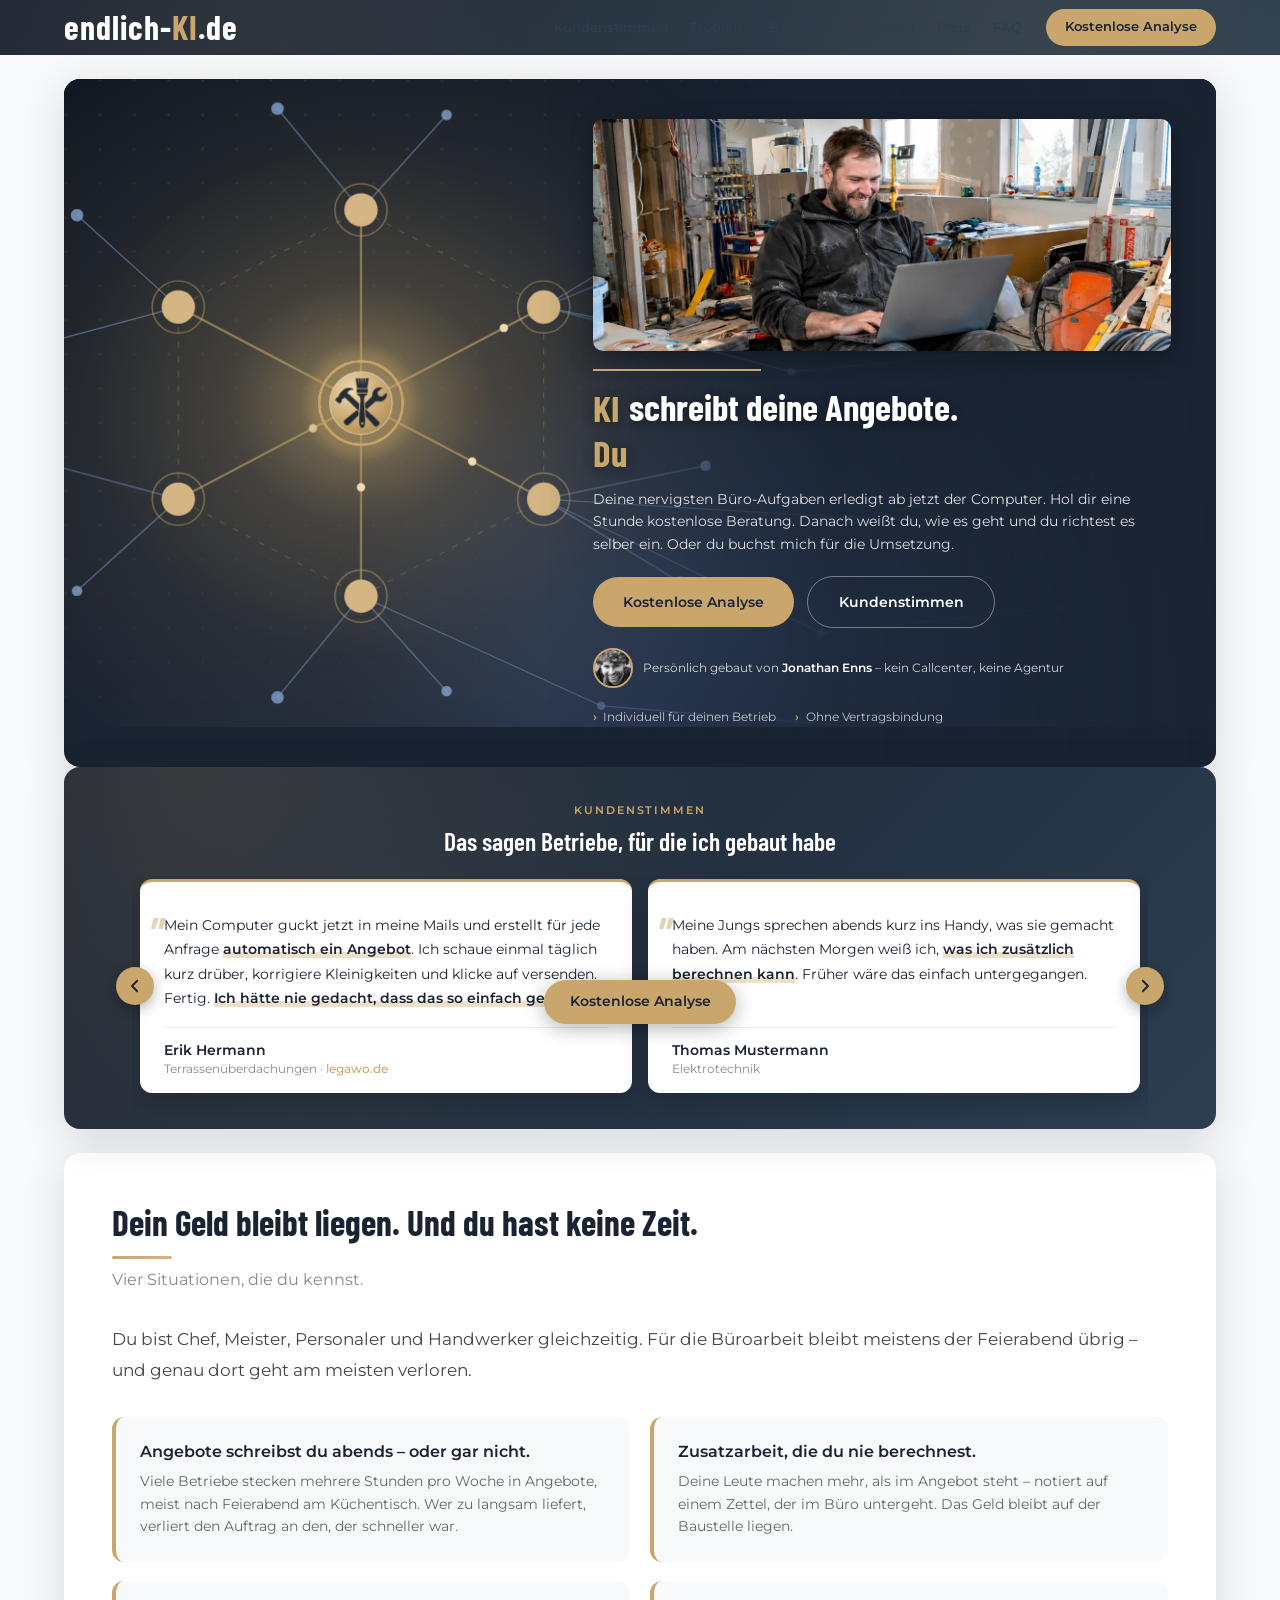
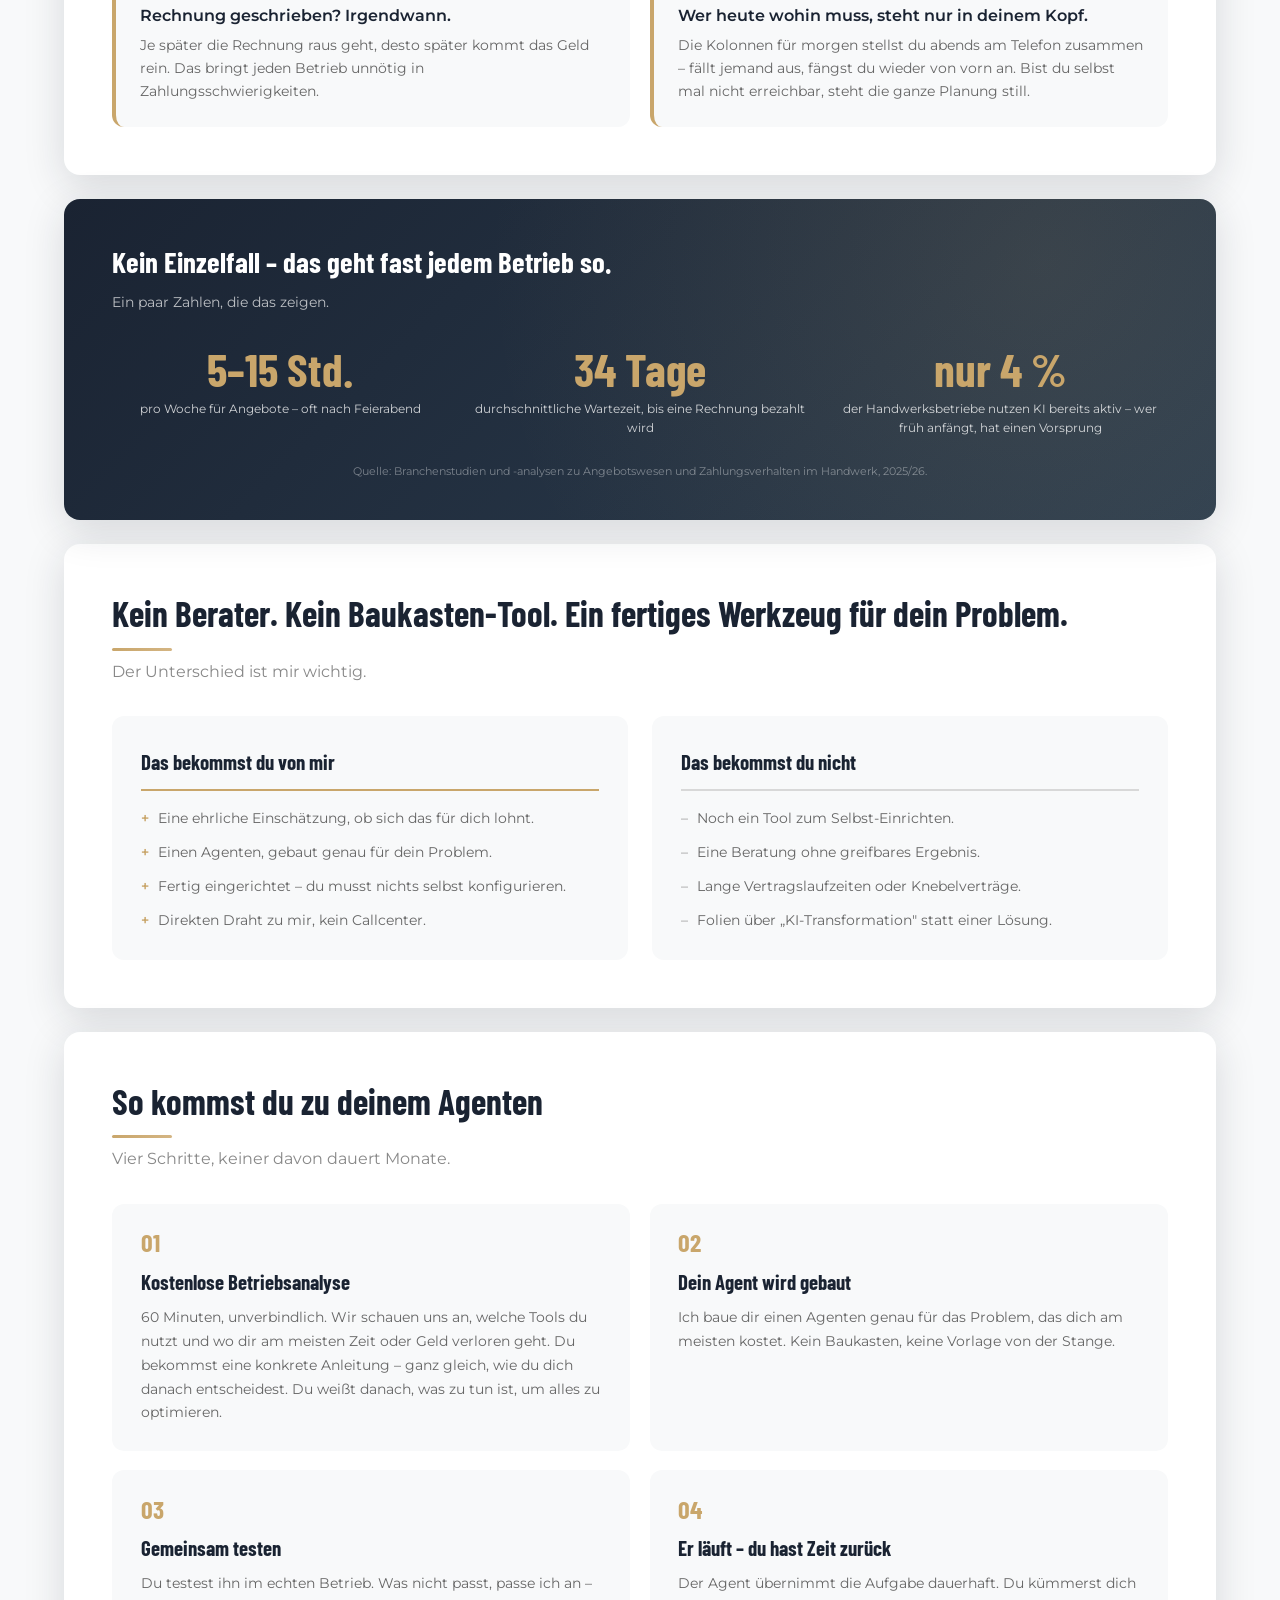
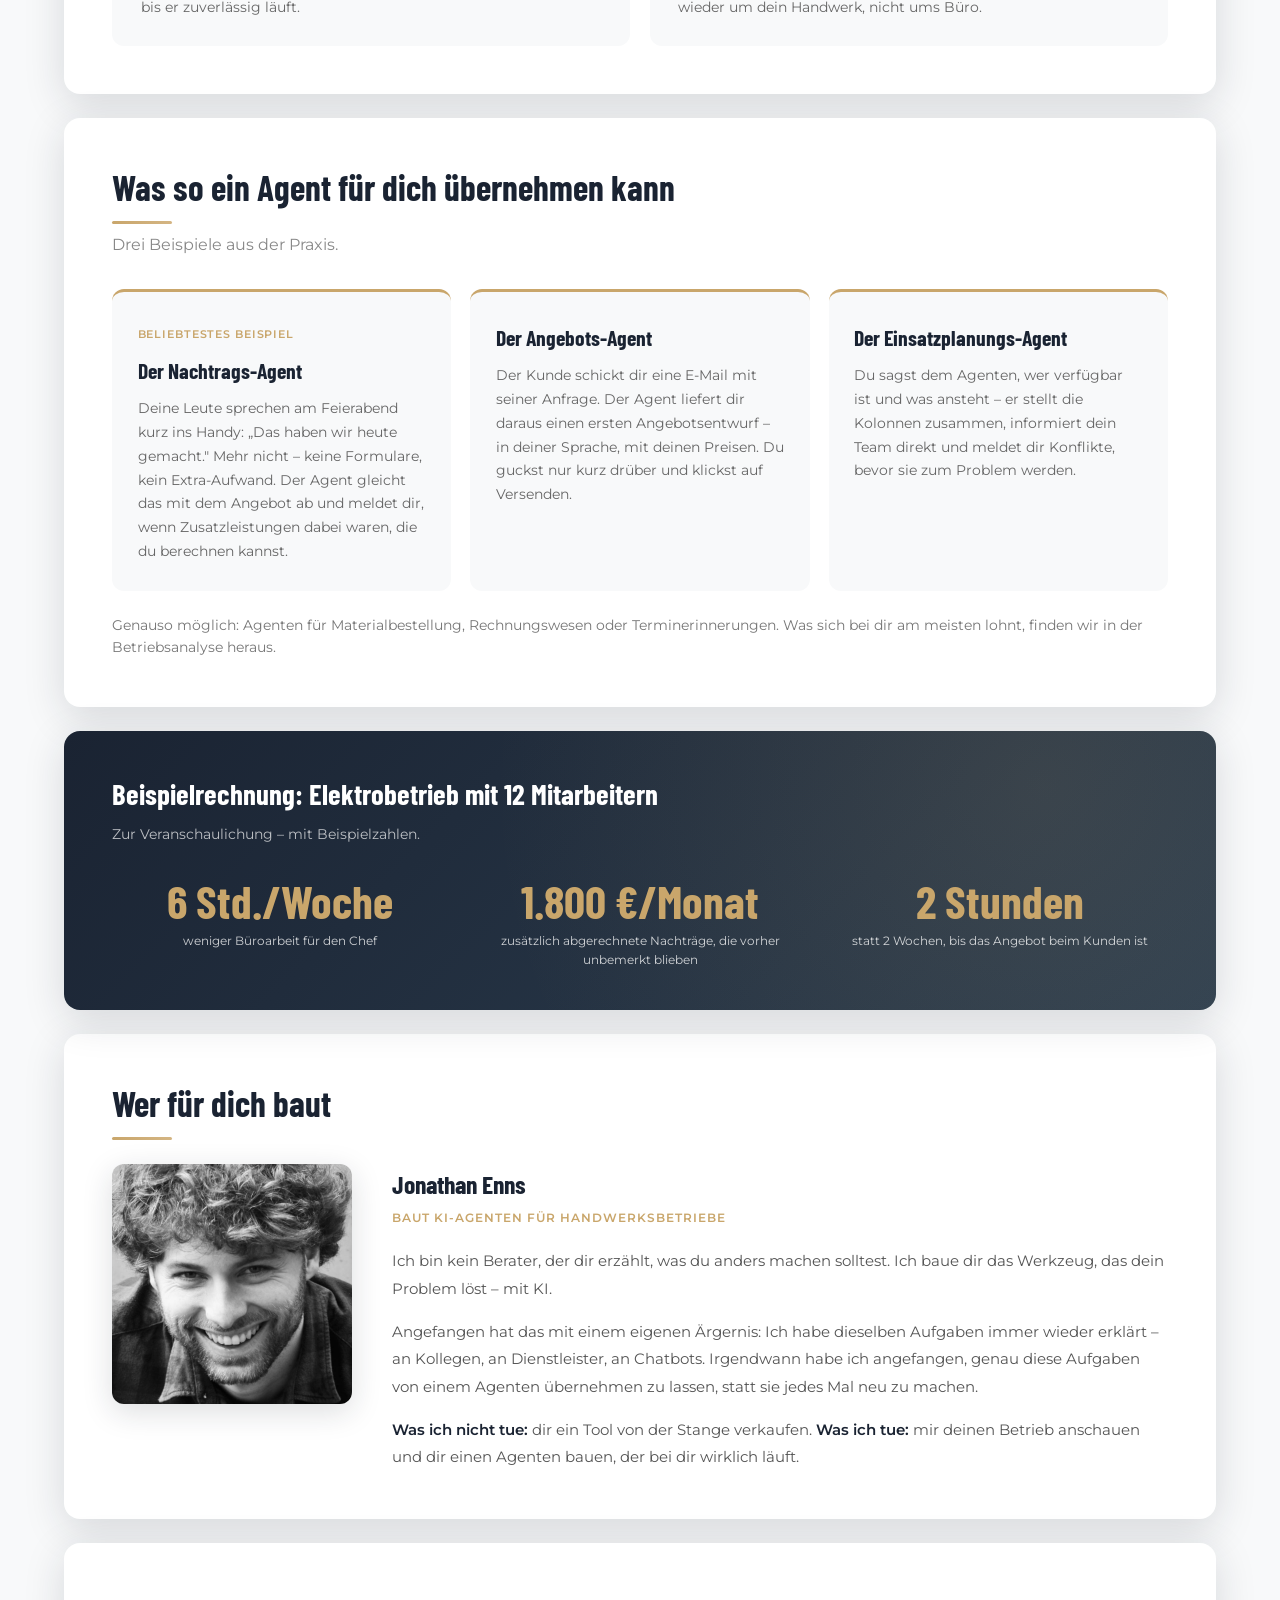
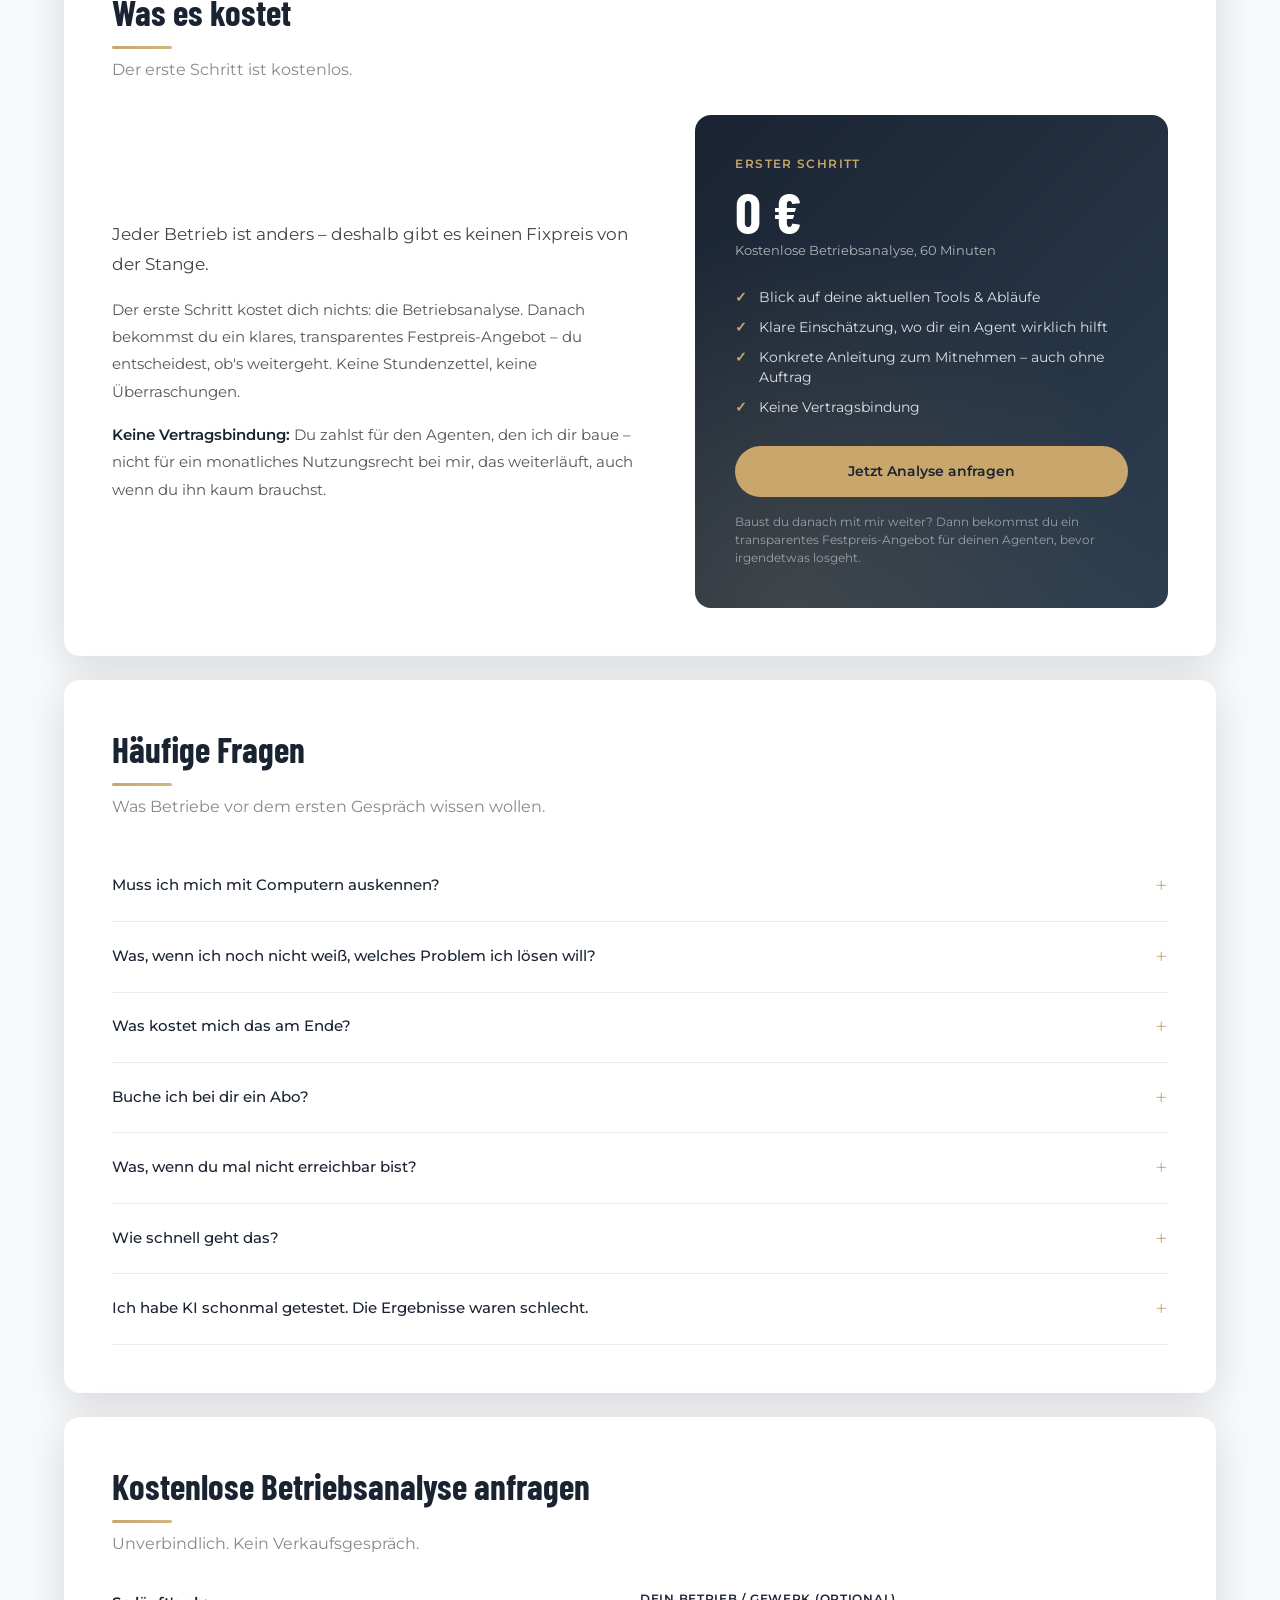
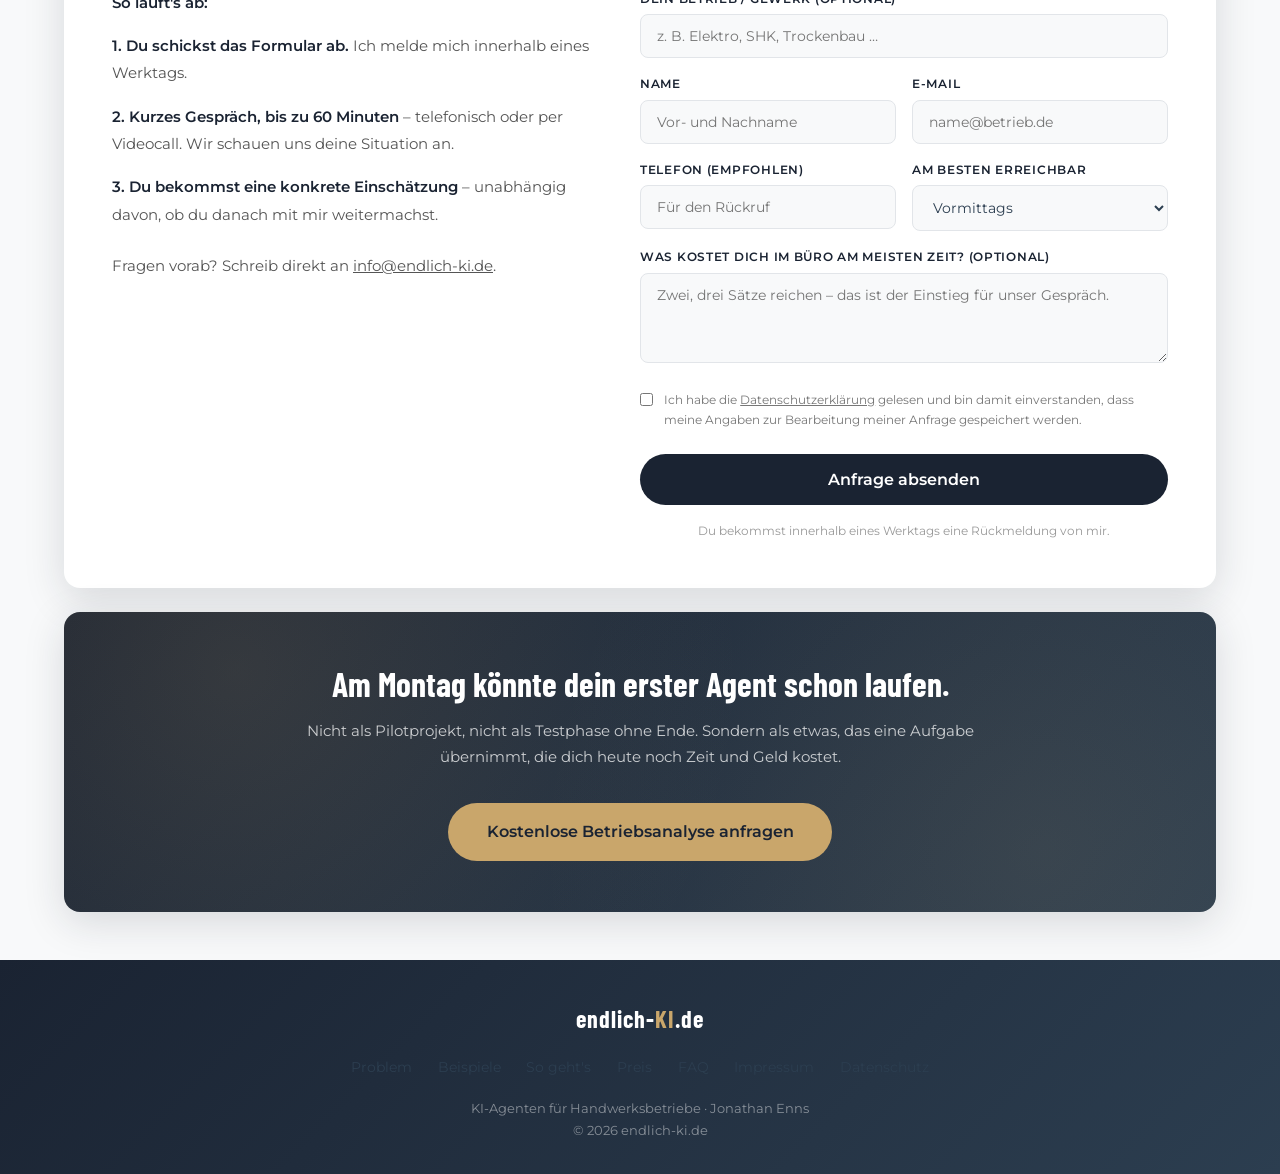
==== commit 38c2066e: "Hero-Untertext gekürzt, Beispielrechnung auf 2 Stunden Co-Authored-By: Claude Sonnet 5 <noreply@anth" ====
--- a/index.html
+++ b/index.html
@@ -299,7 +299,7 @@
                 </span></span>
                 <span class="sr-only">Du machst mehr Umsatz, hast mehr Zeit, hast früher Feierabend.</span>
             </h1>
-            <p class="hero-sub">Deine nervigsten Büro-Aufgaben erledigt ab jetzt der Computer. Hol dir eine Stunde kostenlose Beratung. Danach weißt du, wie es geht und du richtest es selber ein. Oder du buchst mich, damit ich es für dich umsetze.</p>
+            <p class="hero-sub">Deine nervigsten Büro-Aufgaben erledigt ab jetzt der Computer. Hol dir eine Stunde kostenlose Beratung. Danach weißt du, wie es geht und du richtest es selber ein. Oder du buchst mich für die Umsetzung.</p>
             <div class="hero-actions">
                 <a href="#kontakt" class="btn">Kostenlose Analyse</a>
                 <a href="#kundenstimmen" class="btn btn-ghost">Kundenstimmen</a>
@@ -518,7 +518,7 @@
                 <div class="stat-label">zusätzlich abgerechnete Nachträge, die vorher unbemerkt blieben</div>
             </div>
             <div class="stat">
-                <div class="stat-number">2 Tage</div>
+                <div class="stat-number">2 Stunden</div>
                 <div class="stat-label">statt 2 Wochen, bis das Angebot beim Kunden ist</div>
             </div>
         </div>
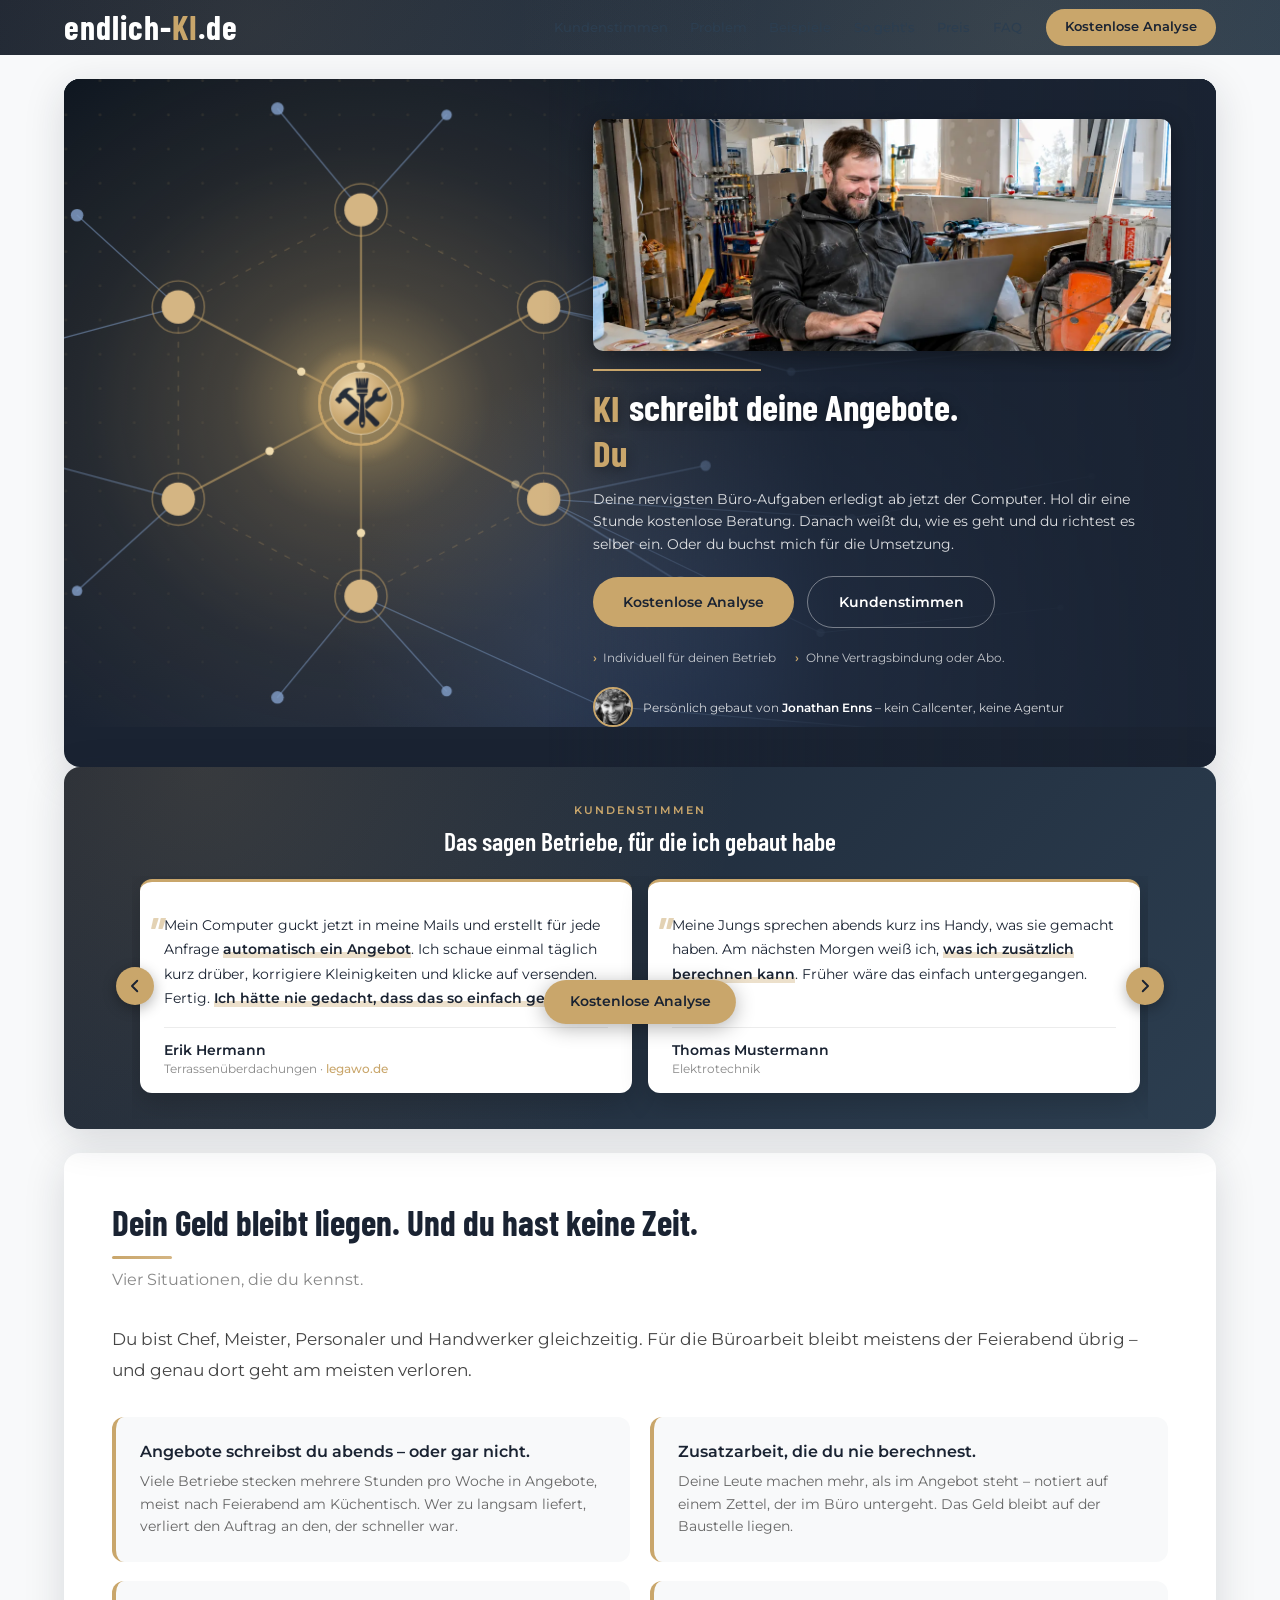
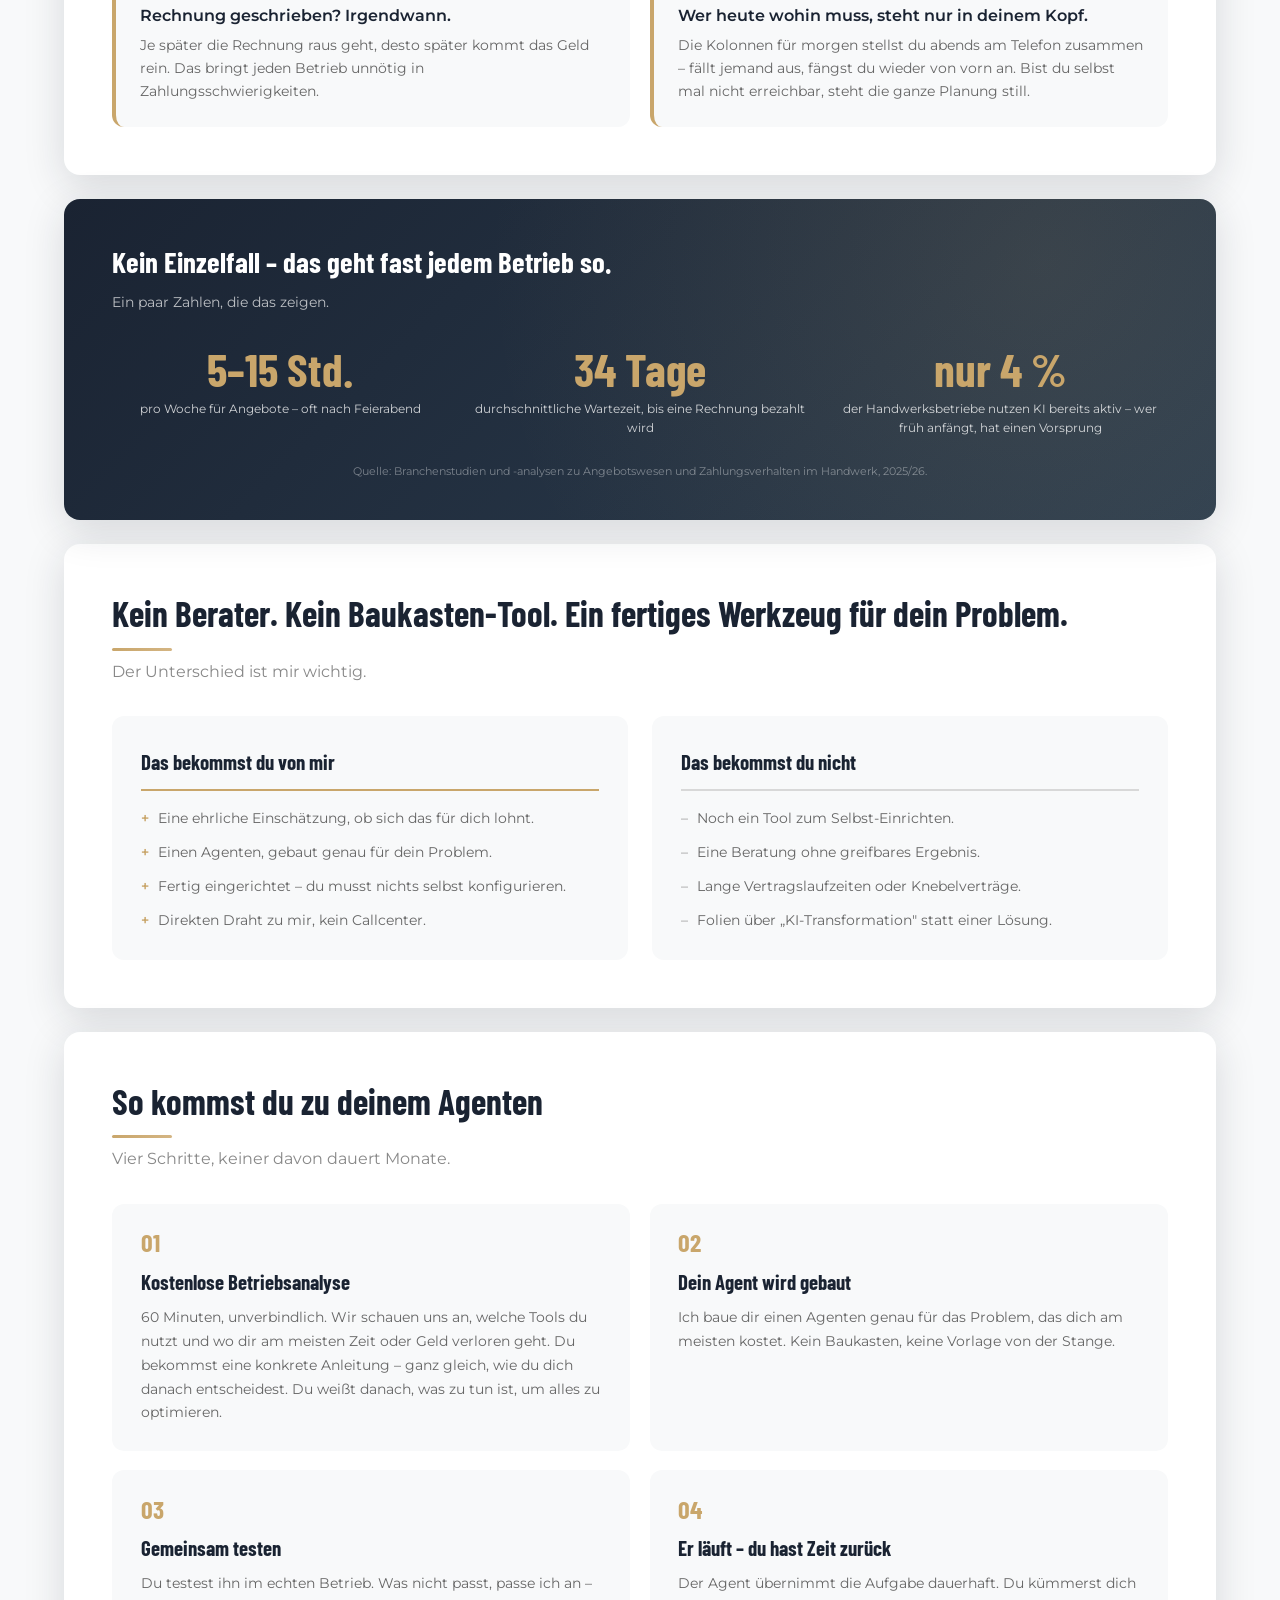
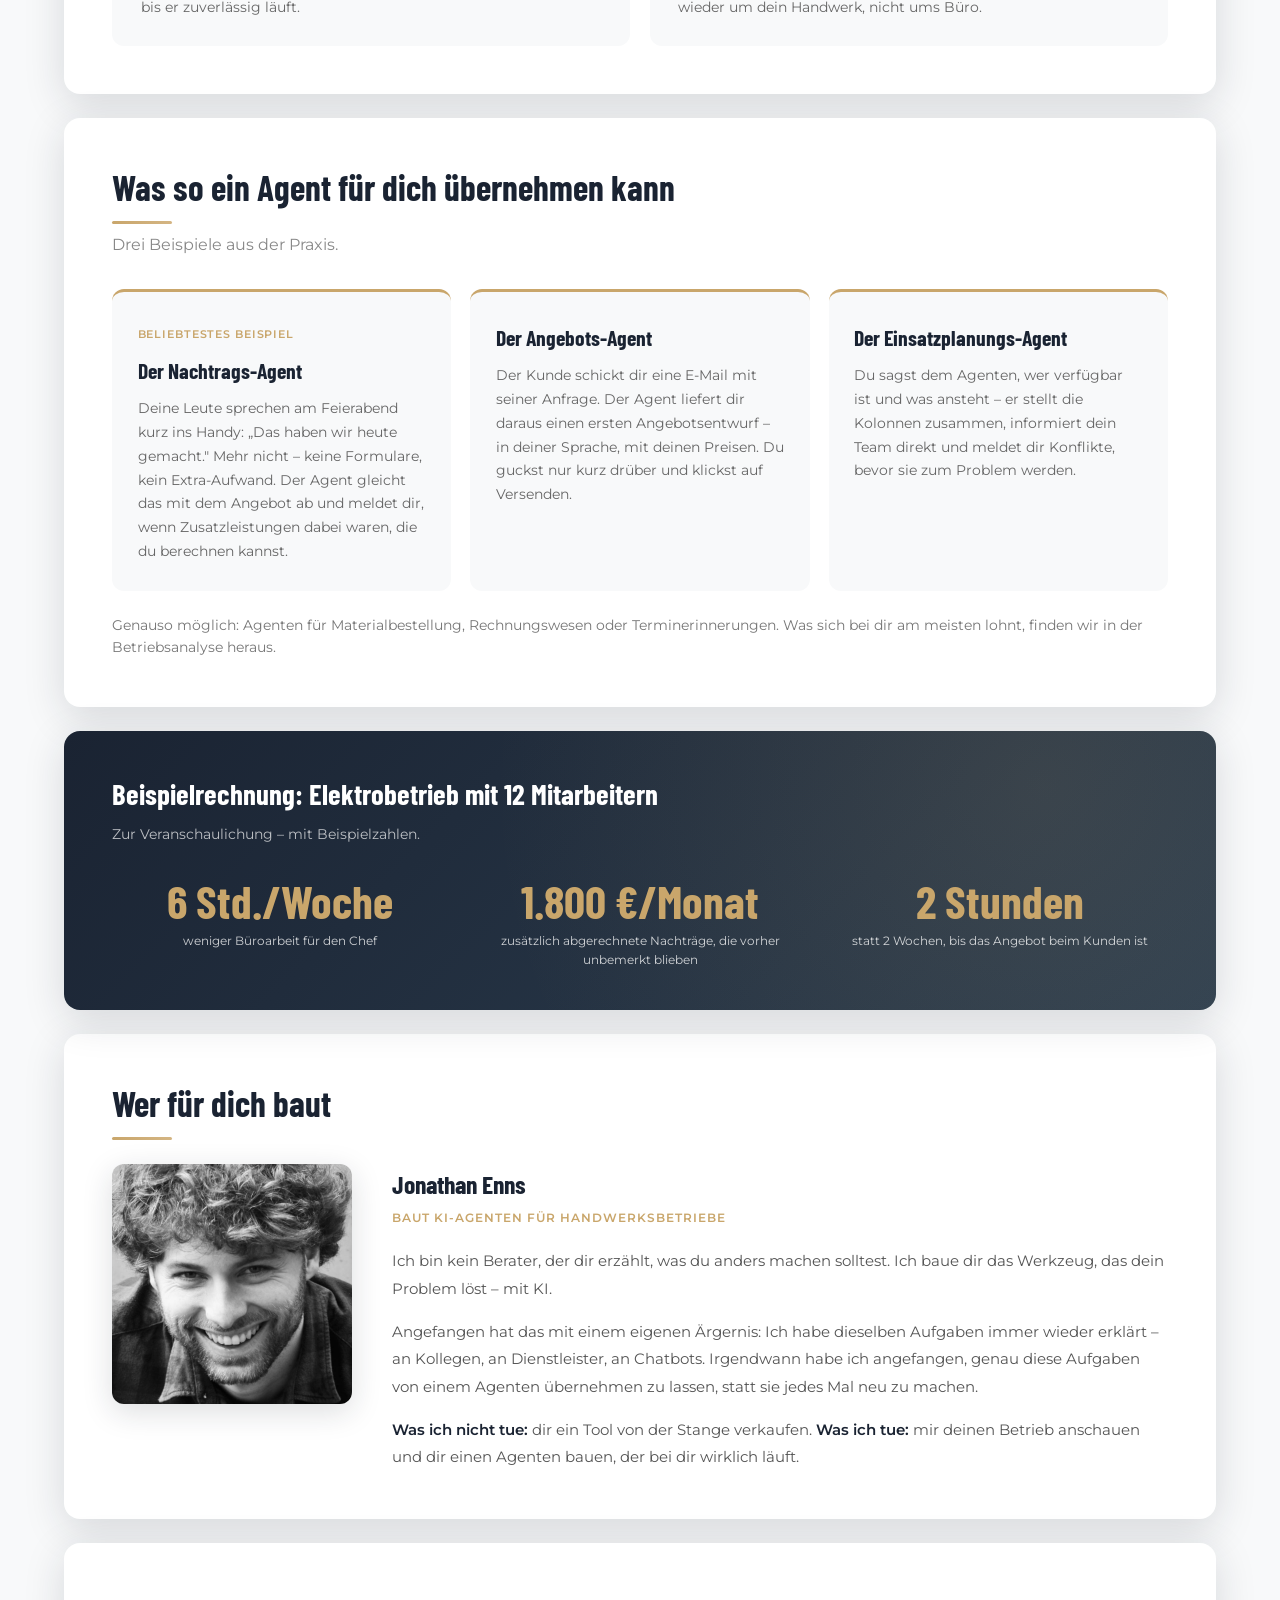
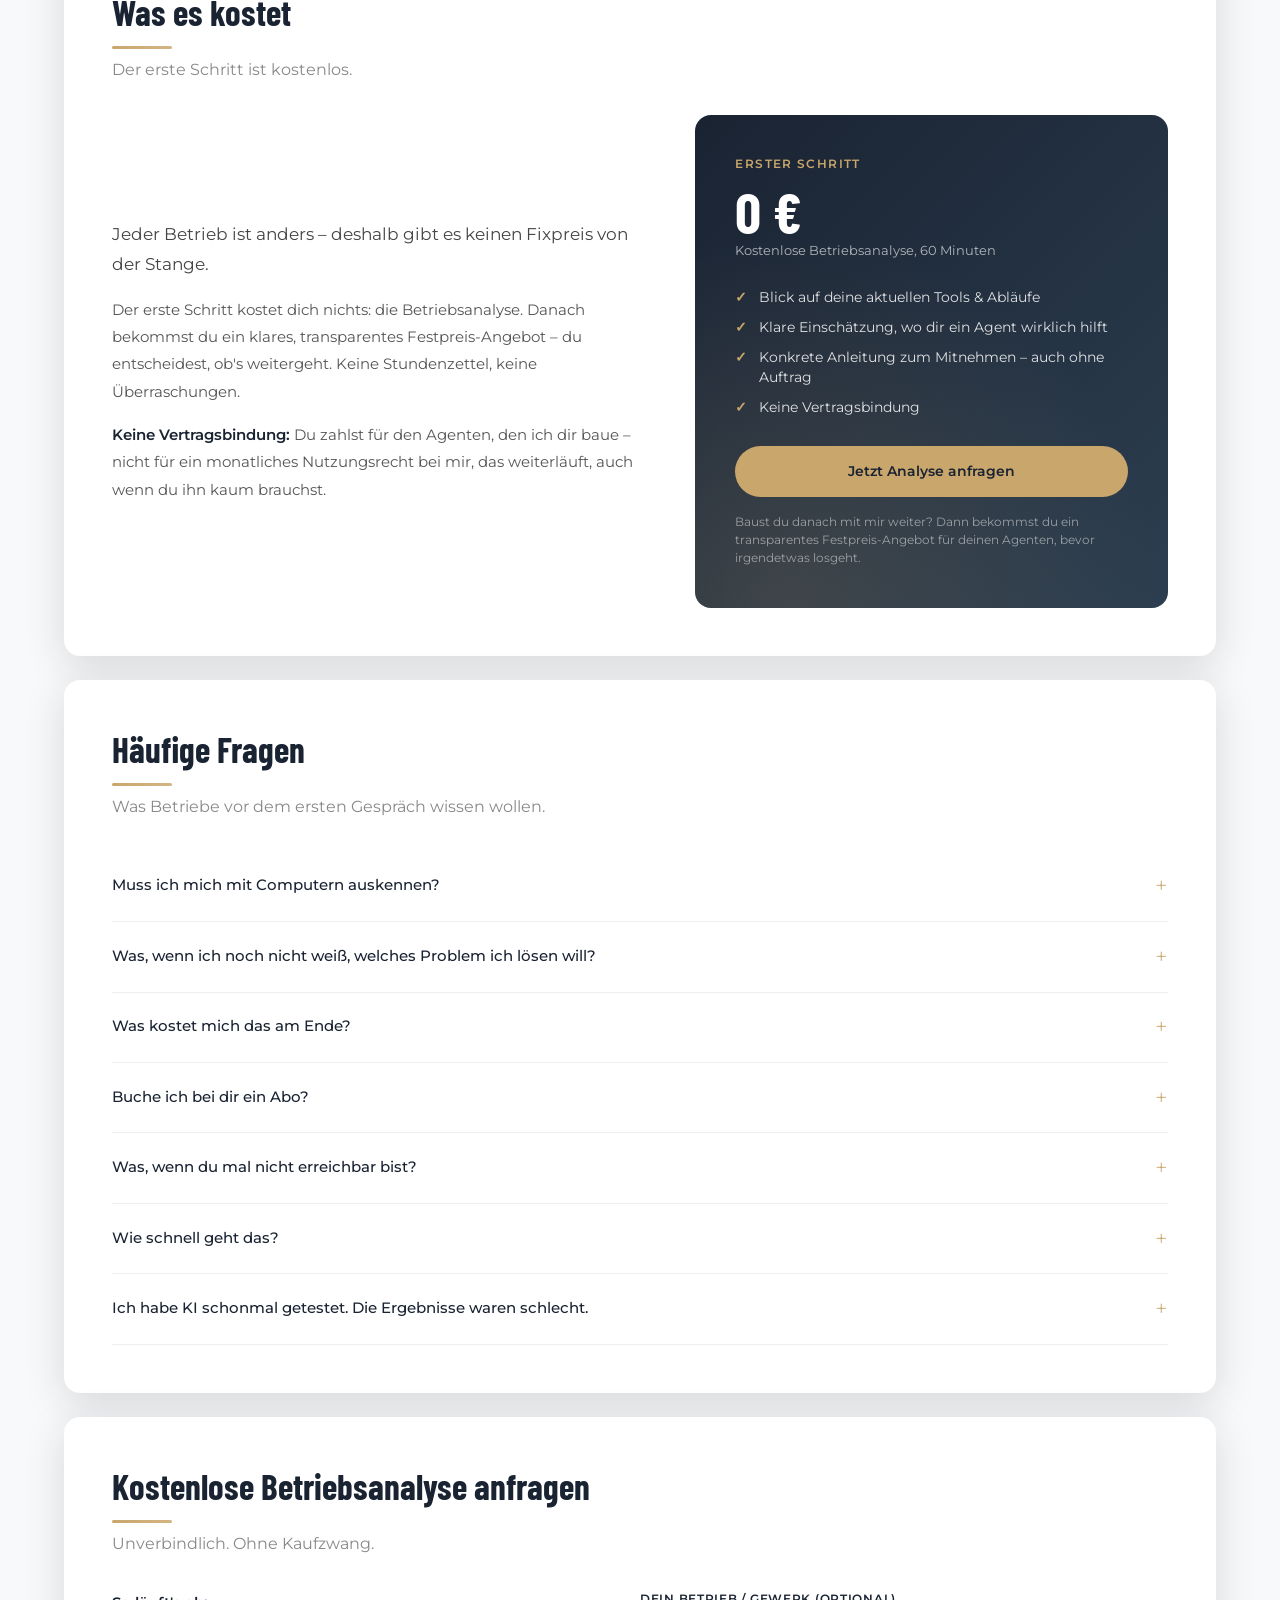
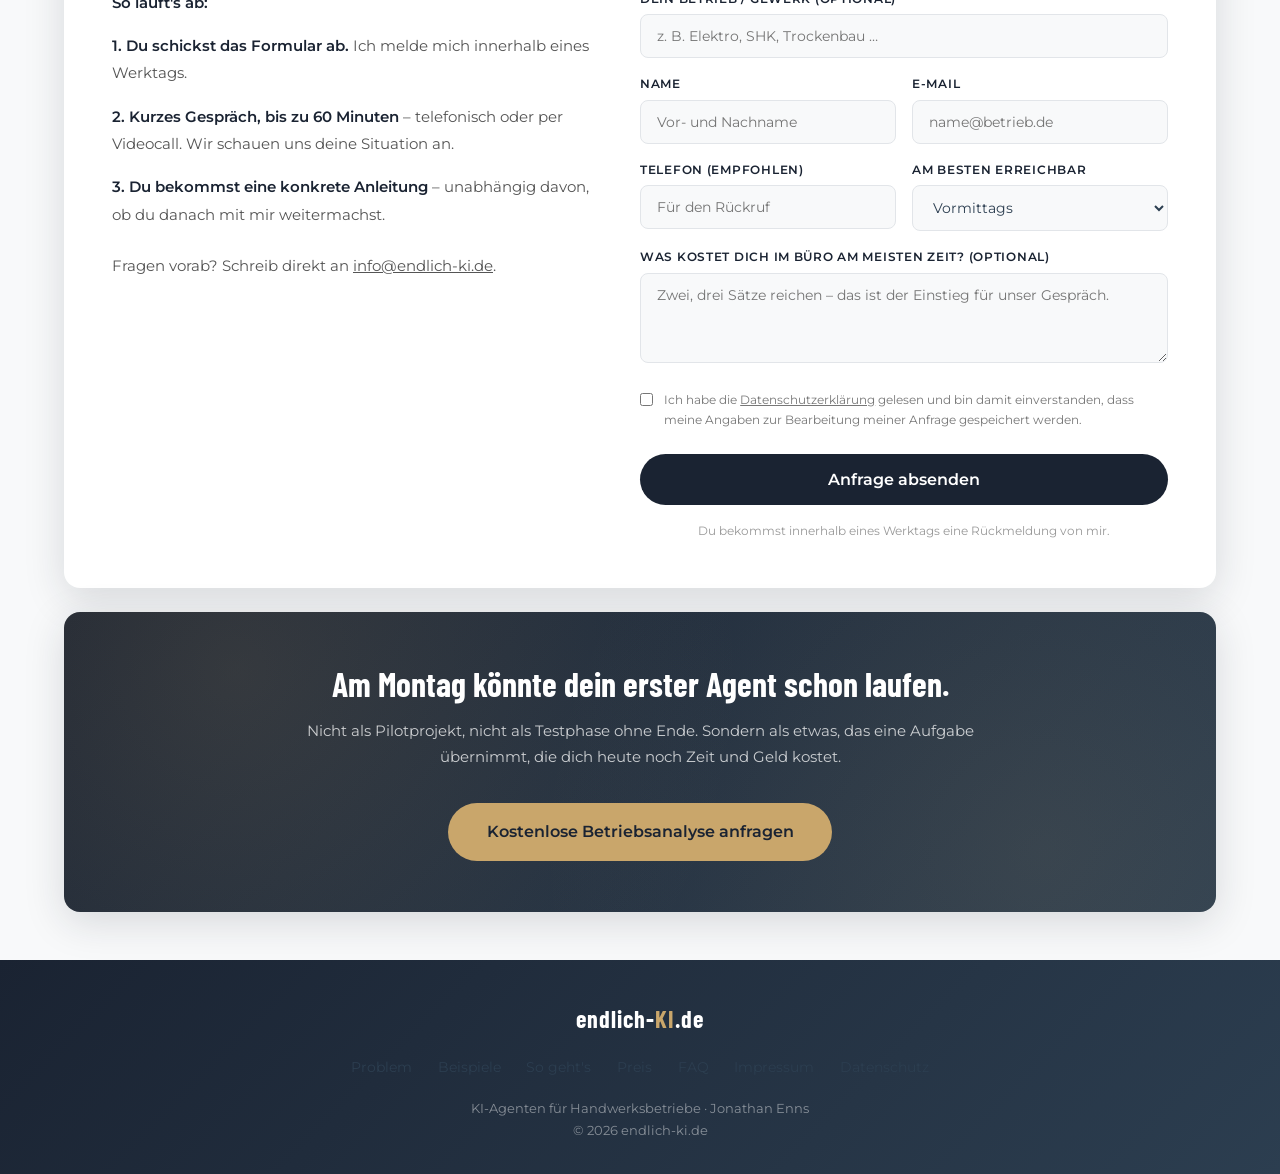
==== commit b67d22aa: "Analyse-Texte angepasst, Hero-Meta und Trust-Zeile vertauscht Co-Authored-By: Claude Sonnet 5 <norep" ====
--- a/index.html
+++ b/index.html
@@ -304,13 +304,13 @@
                 <a href="#kontakt" class="btn">Kostenlose Analyse</a>
                 <a href="#kundenstimmen" class="btn btn-ghost">Kundenstimmen</a>
             </div>
+            <div class="hero-meta">
+                <span>Individuell für deinen Betrieb</span>
+                <span>Ohne Vertragsbindung oder Abo.</span>
+            </div>
             <div class="hero-trust">
                 <img src="bilder/jonathan-enns-portrait.jpg" alt="Jonathan Enns" width="40" height="40" loading="lazy">
                 <span>Persönlich gebaut von <strong>Jonathan Enns</strong> – kein Callcenter, keine Agentur</span>
-            </div>
-            <div class="hero-meta">
-                <span>Individuell für deinen Betrieb</span>
-                <span>Ohne Vertragsbindung</span>
             </div>
         </div>
     </section>
@@ -608,13 +608,13 @@
     <!-- ============ KONTAKT ============ -->
     <section class="signup-section" id="kontakt">
         <h2 class="section-title">Kostenlose Betriebsanalyse anfragen</h2>
-        <p class="section-subtitle">Unverbindlich. Kein Verkaufsgespräch.</p>
+        <p class="section-subtitle">Unverbindlich. Ohne Kaufzwang.</p>
         <div class="signup-grid">
             <div class="section-text">
                 <p><strong>So läuft's ab:</strong></p>
                 <p><strong>1. Du schickst das Formular ab.</strong> Ich melde mich innerhalb eines Werktags.</p>
                 <p><strong>2. Kurzes Gespräch, bis zu 60 Minuten</strong> – telefonisch oder per Videocall. Wir schauen uns deine Situation an.</p>
-                <p><strong>3. Du bekommst eine konkrete Einschätzung</strong> – unabhängig davon, ob du danach mit mir weitermachst.</p>
+                <p><strong>3. Du bekommst eine konkrete Anleitung</strong> – unabhängig davon, ob du danach mit mir weitermachst.</p>
                 <p style="margin-top:1.5rem;">Fragen vorab? Schreib direkt an <a href="mailto:info@endlich-ki.de">info@endlich-ki.de</a>.</p>
             </div>
 
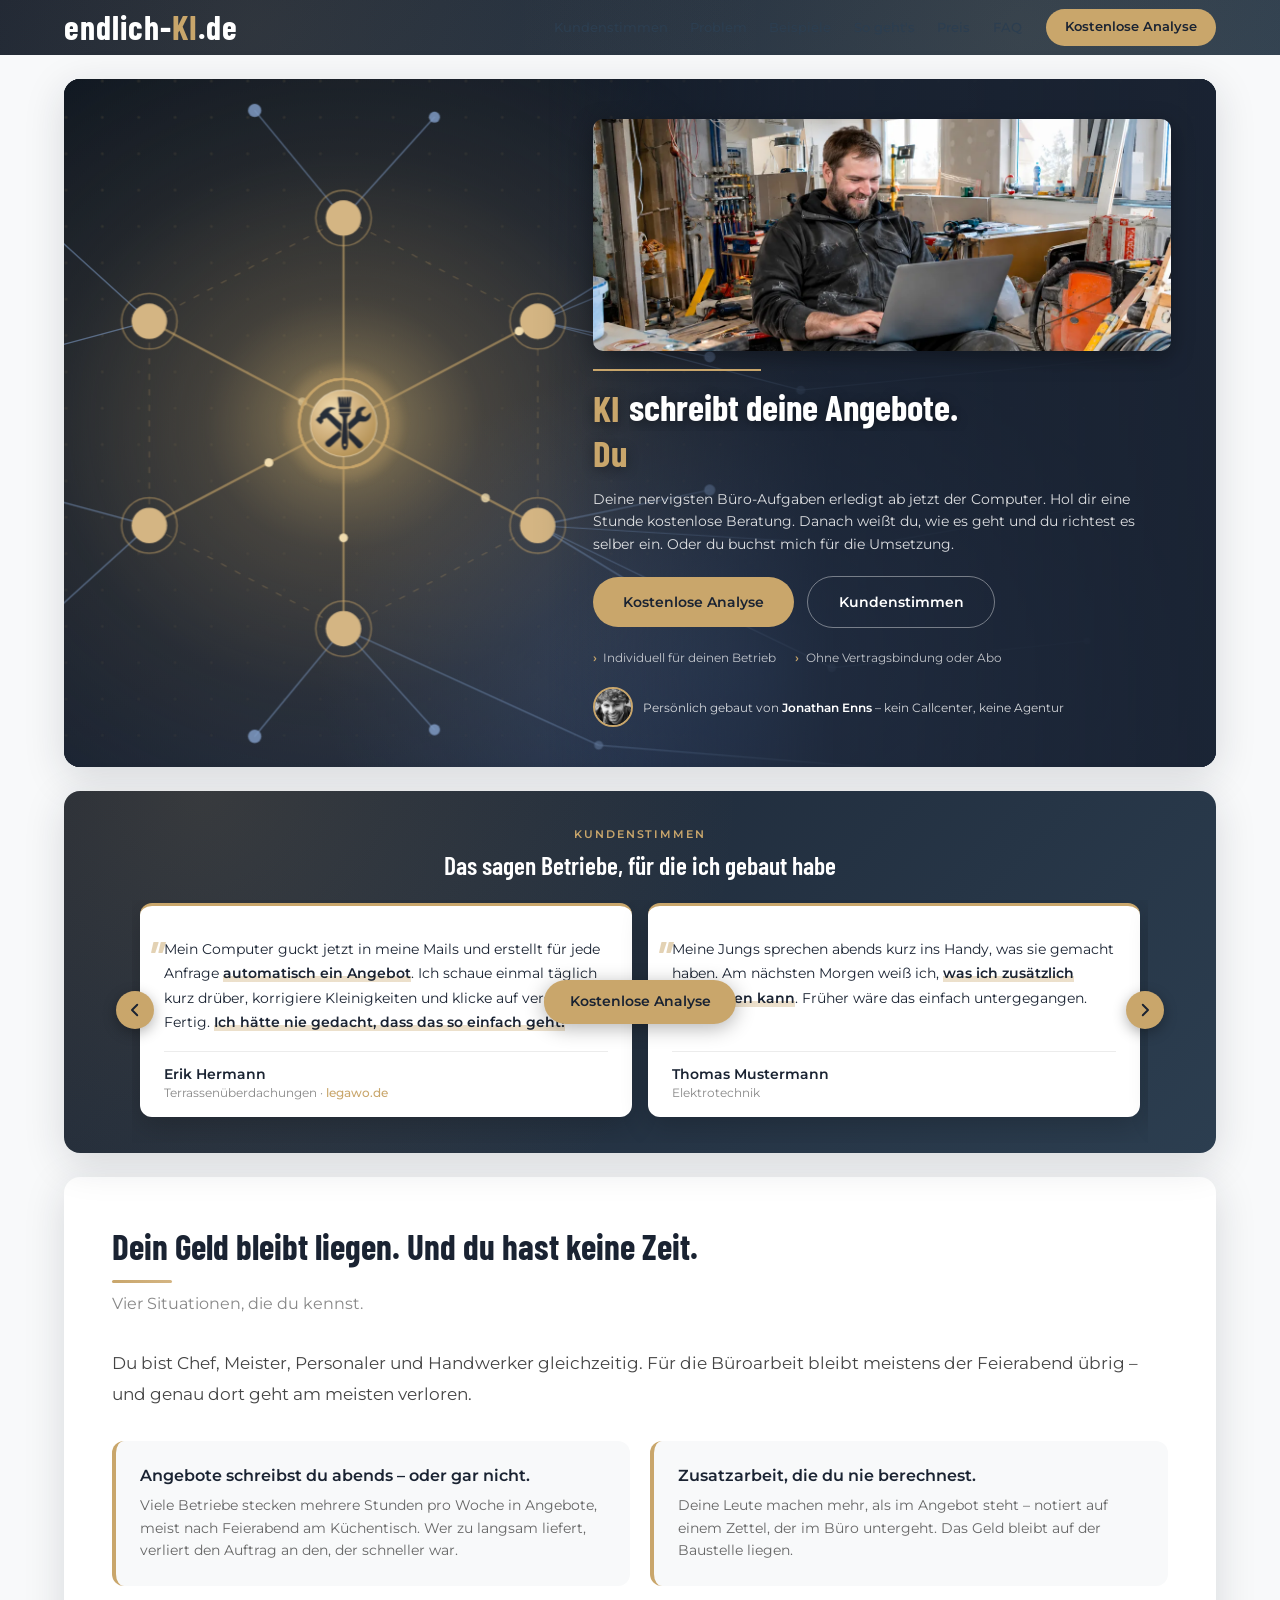
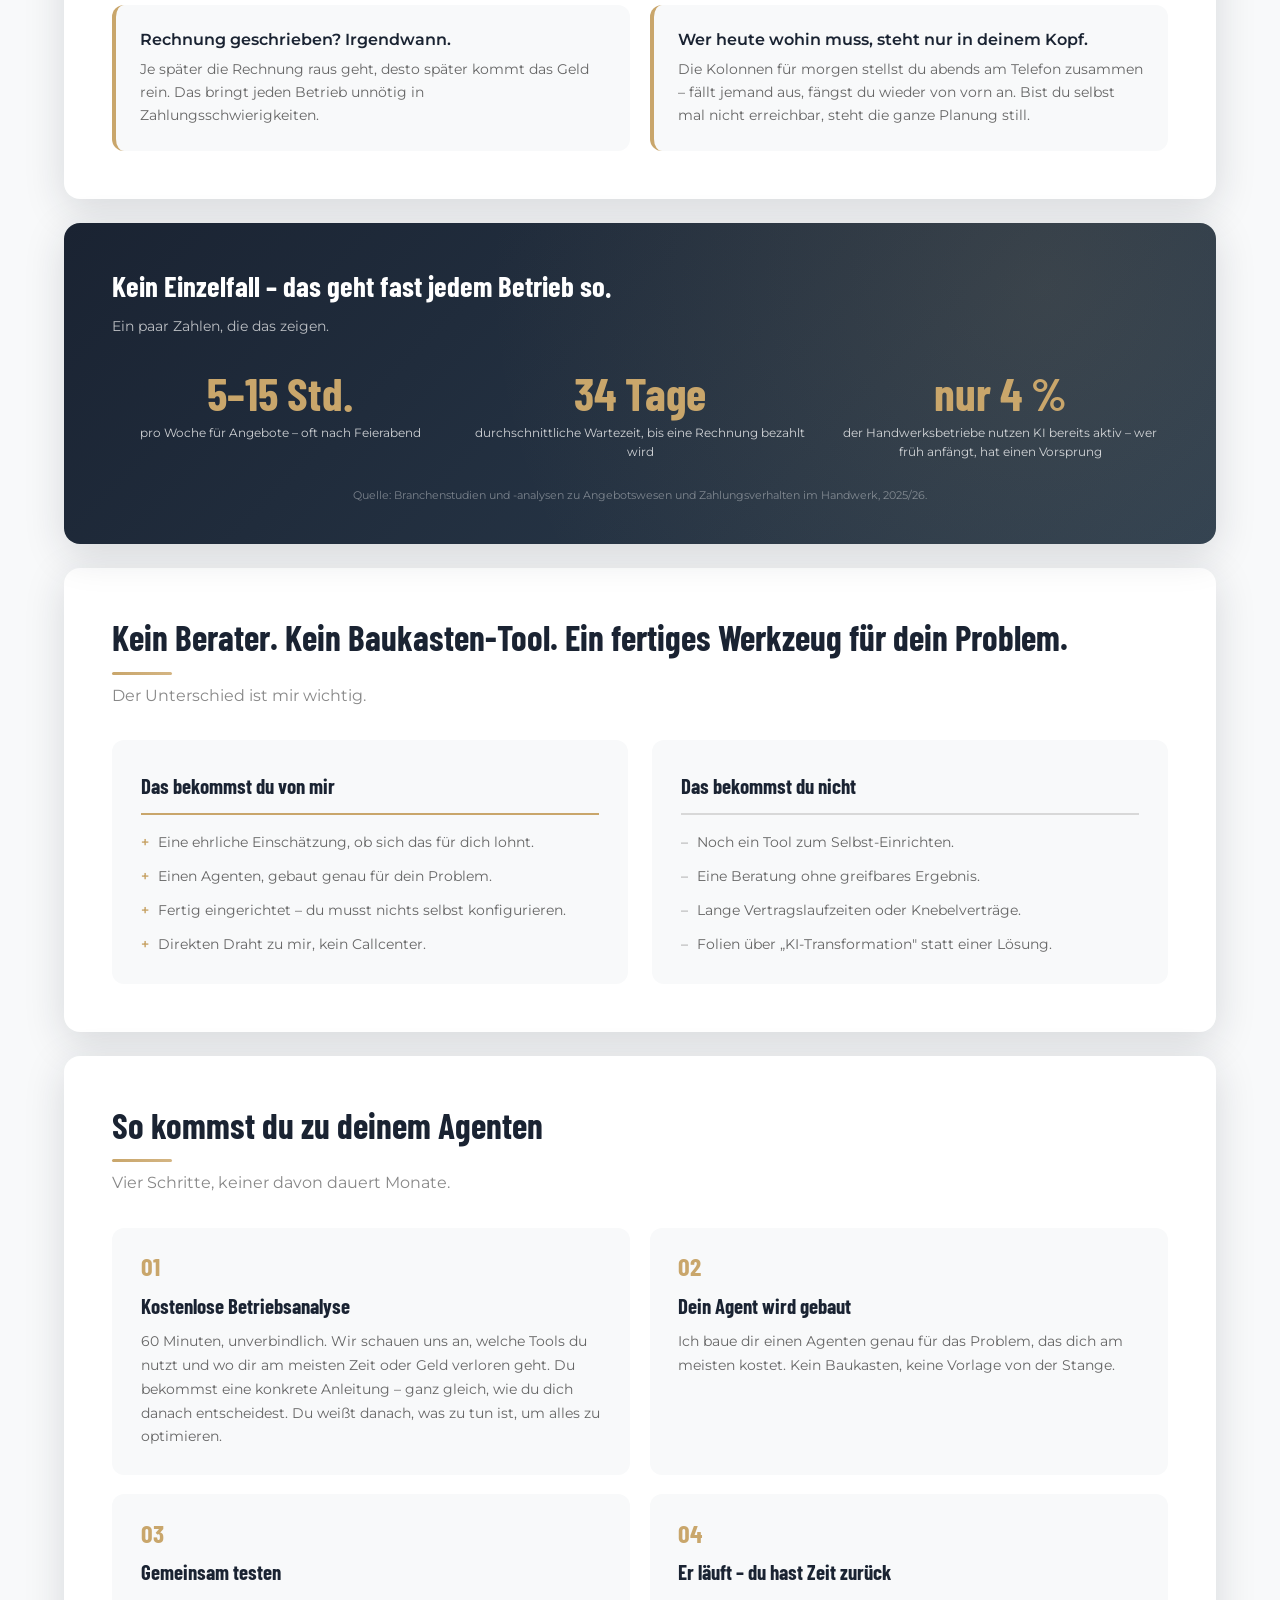
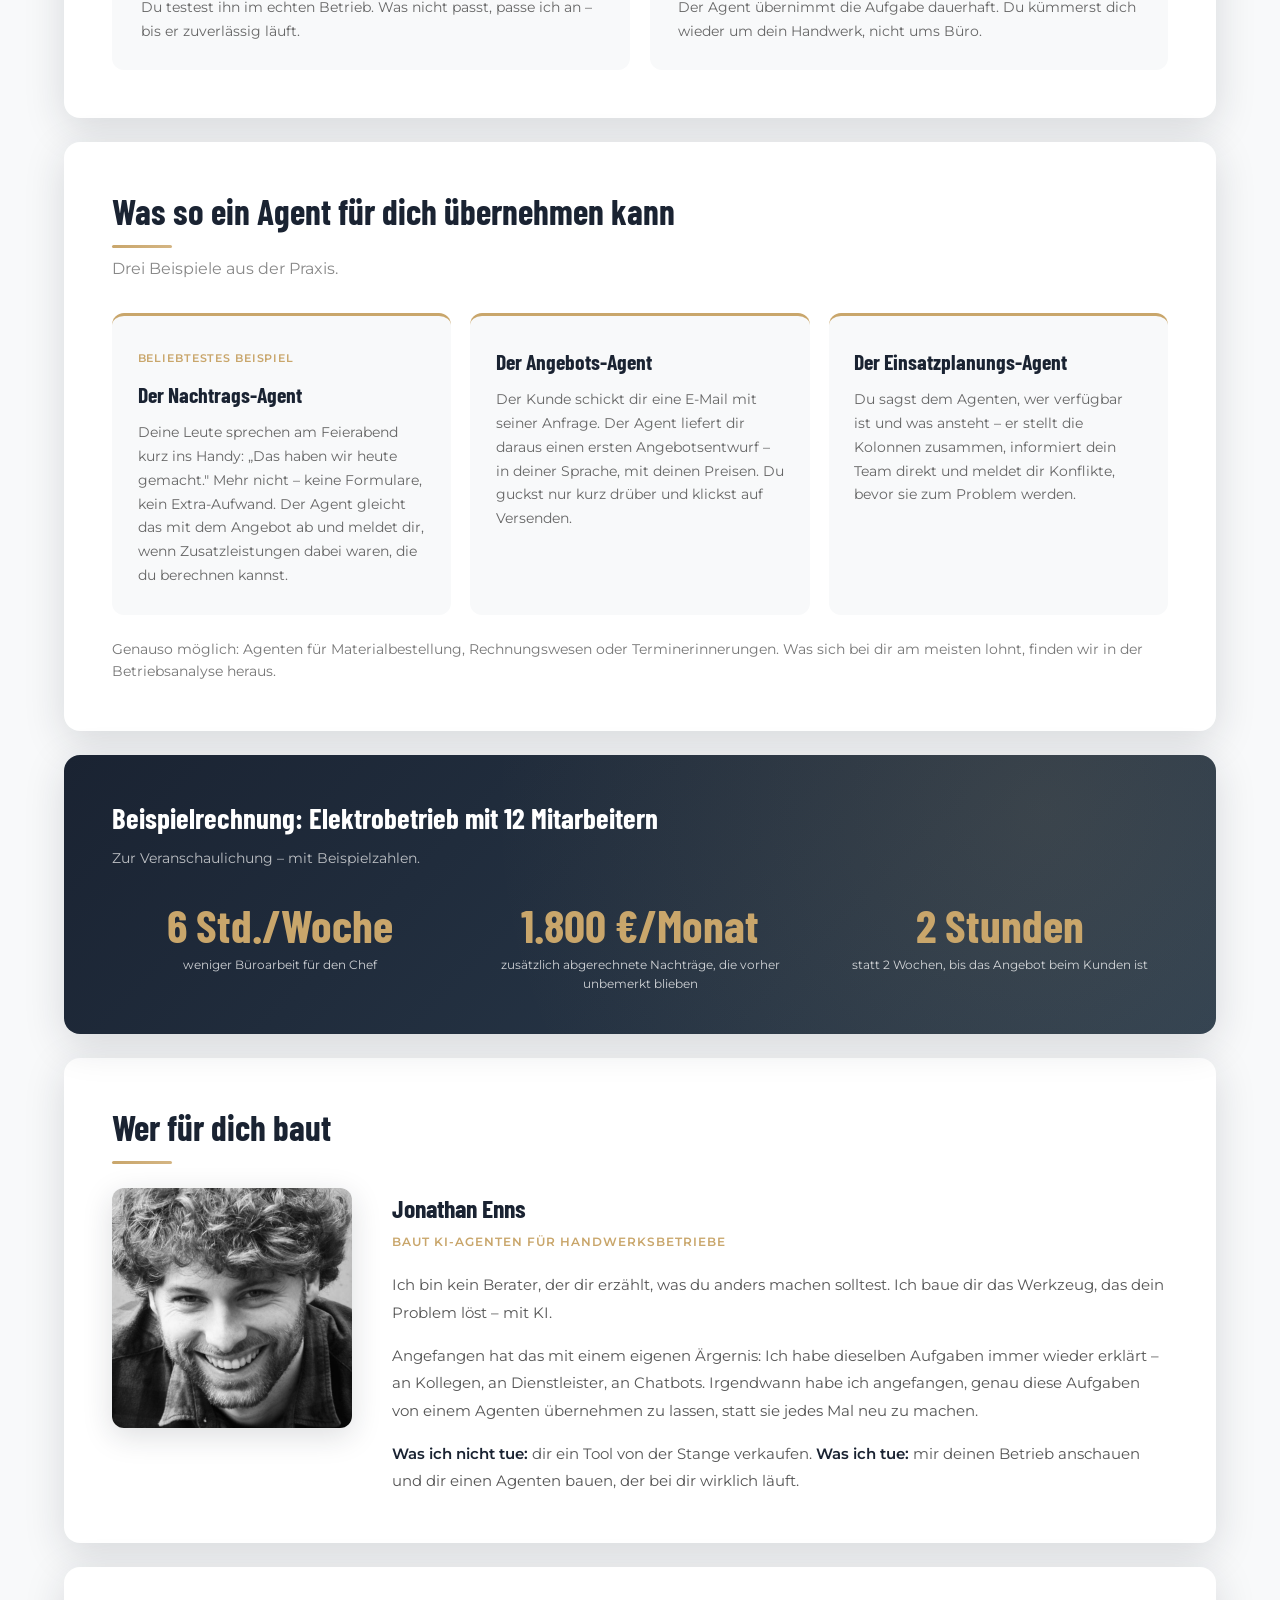
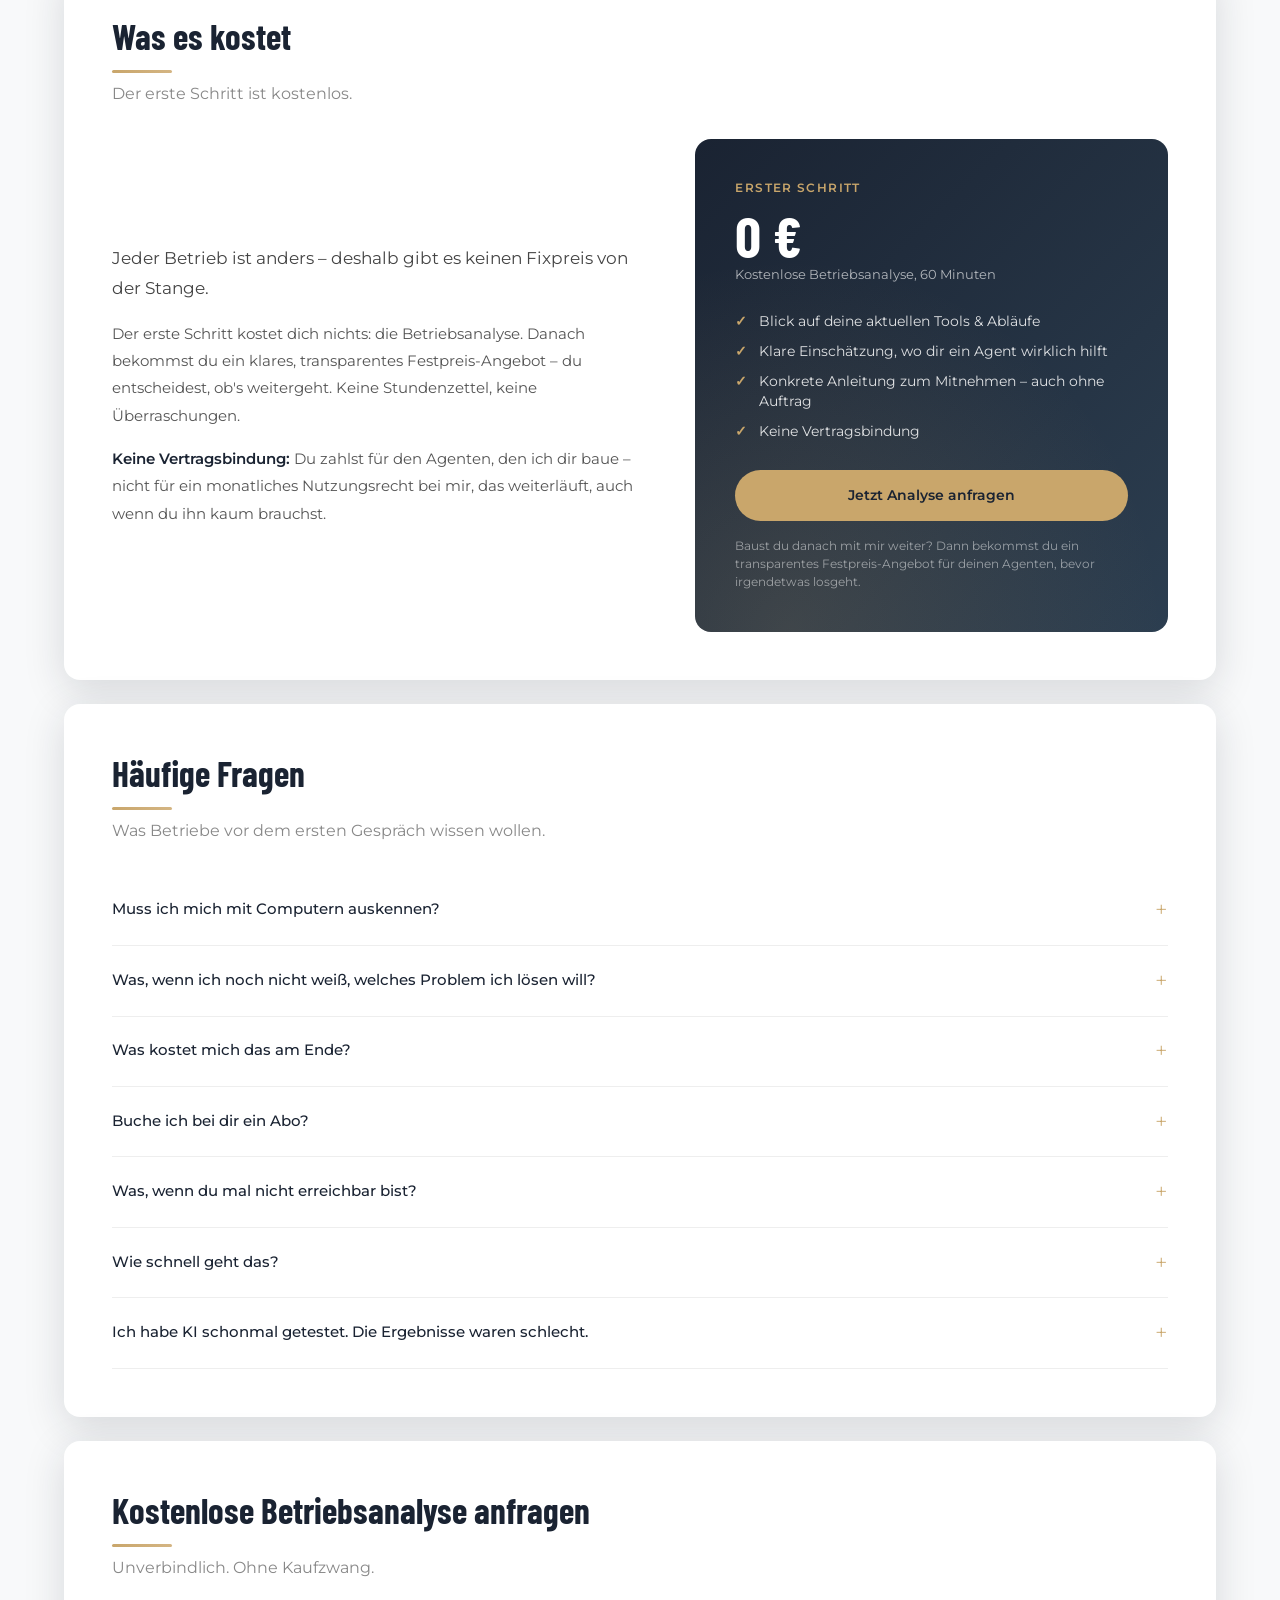
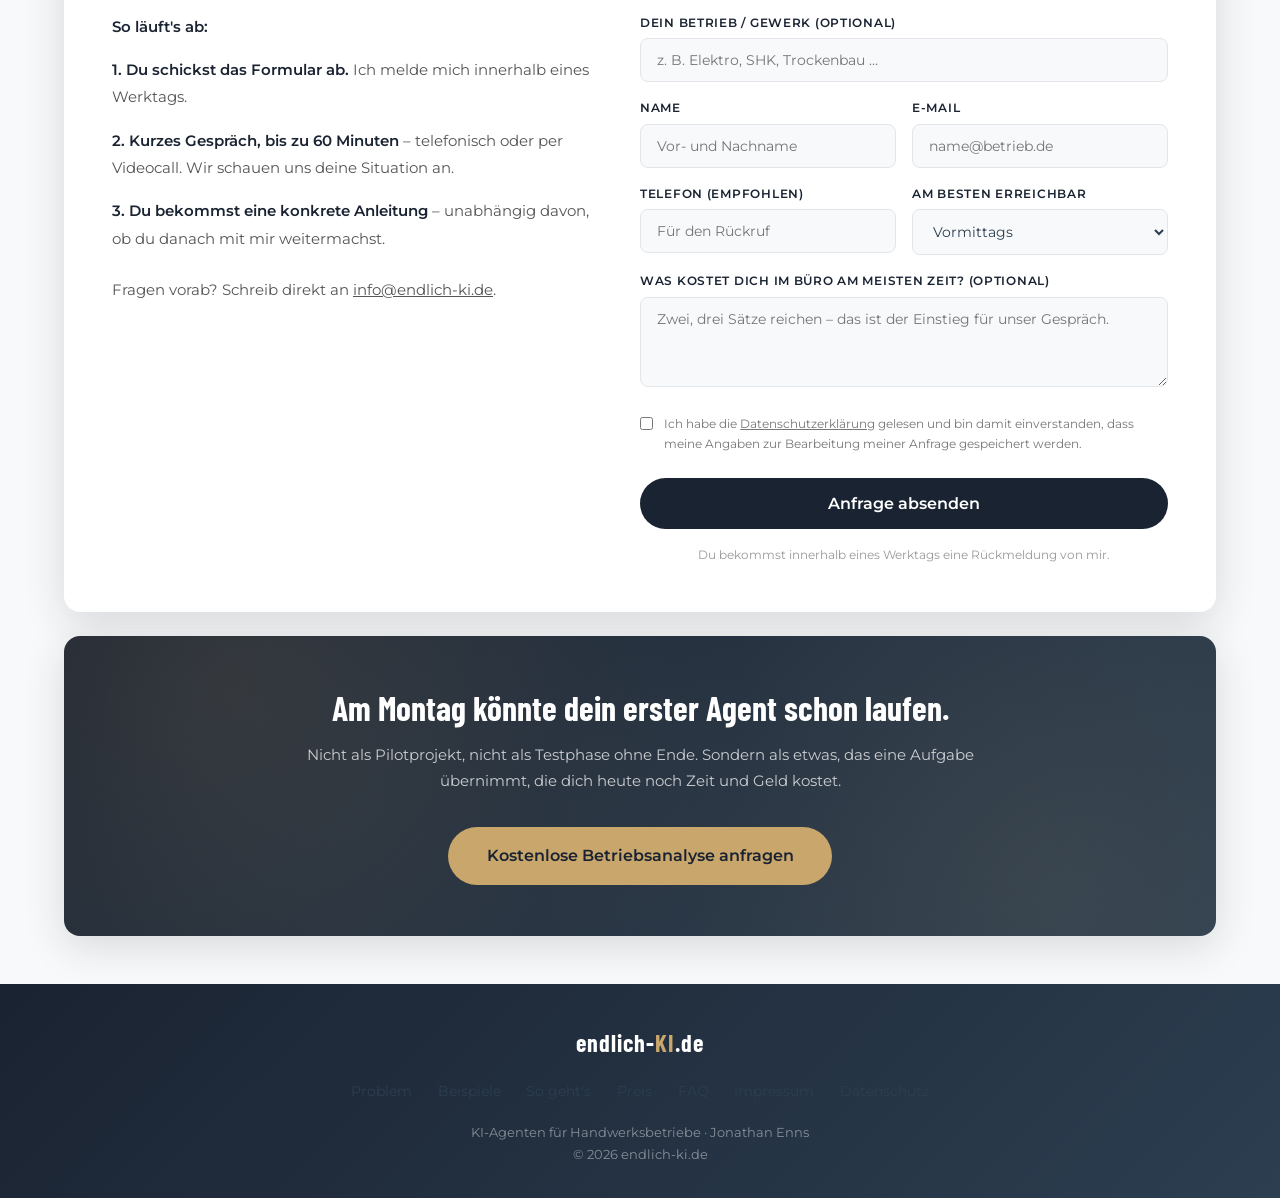
==== commit 3b41f4d5: "Hero: Abstand zu Kundenstimmen, Verlauf bis Boxende, Punkt entfernt Co-Authored-By: Claude Sonnet 5 " ====
--- a/index.html
+++ b/index.html
@@ -306,7 +306,7 @@
             </div>
             <div class="hero-meta">
                 <span>Individuell für deinen Betrieb</span>
-                <span>Ohne Vertragsbindung oder Abo.</span>
+                <span>Ohne Vertragsbindung oder Abo</span>
             </div>
             <div class="hero-trust">
                 <img src="bilder/jonathan-enns-portrait.jpg" alt="Jonathan Enns" width="40" height="40" loading="lazy">
--- a/styles.css
+++ b/styles.css
@@ -131,6 +131,7 @@
     width: 100%;
     border-radius: 16px;
     overflow: hidden;
+    margin-bottom: 1.5rem;
     box-shadow: 0 10px 40px var(--shadow);
     animation: fadeIn 0.9s ease-out backwards;
     background: var(--primary-navy);
@@ -144,6 +145,7 @@
    preserveAspectRatio="slice" wie ein object-fit: cover. */
 .hero-art {
     grid-area: 1 / 1;
+    align-self: stretch;
     position: relative;
     width: 100%;
     aspect-ratio: 1280 / 720;
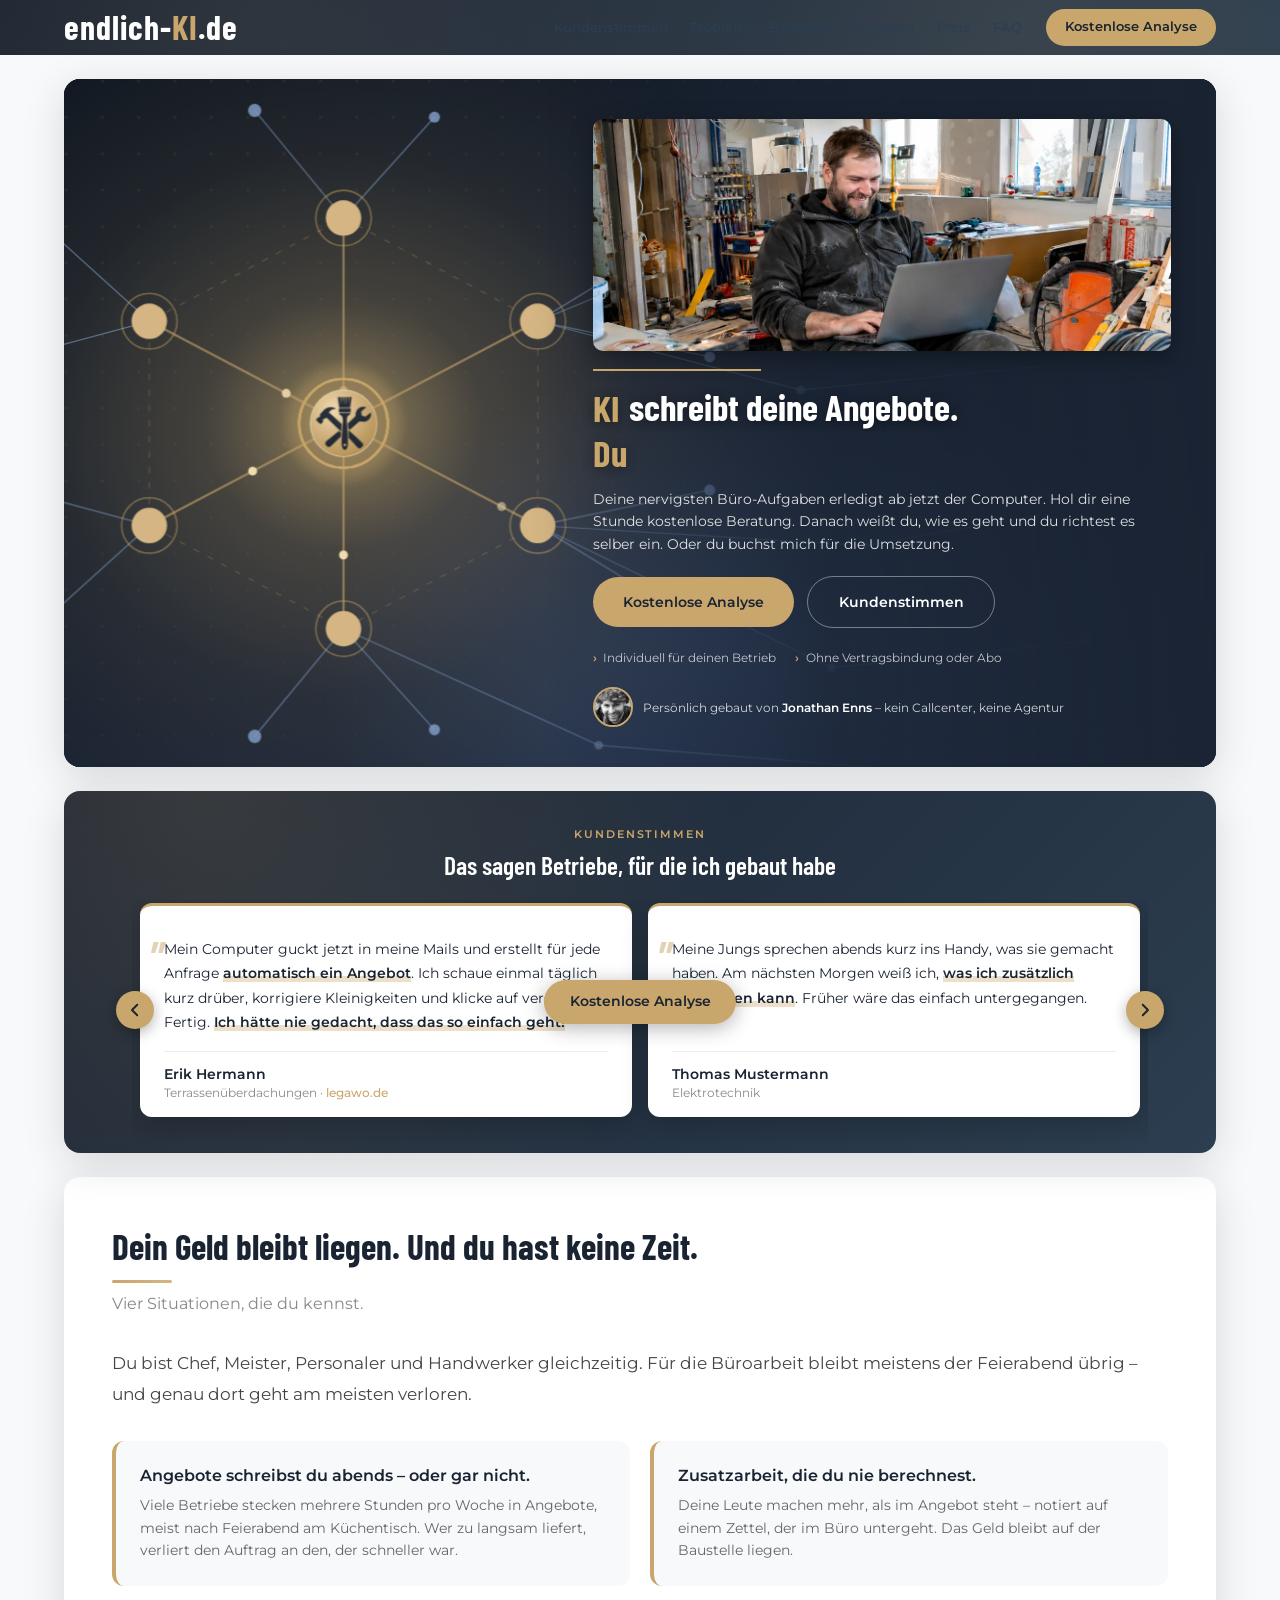
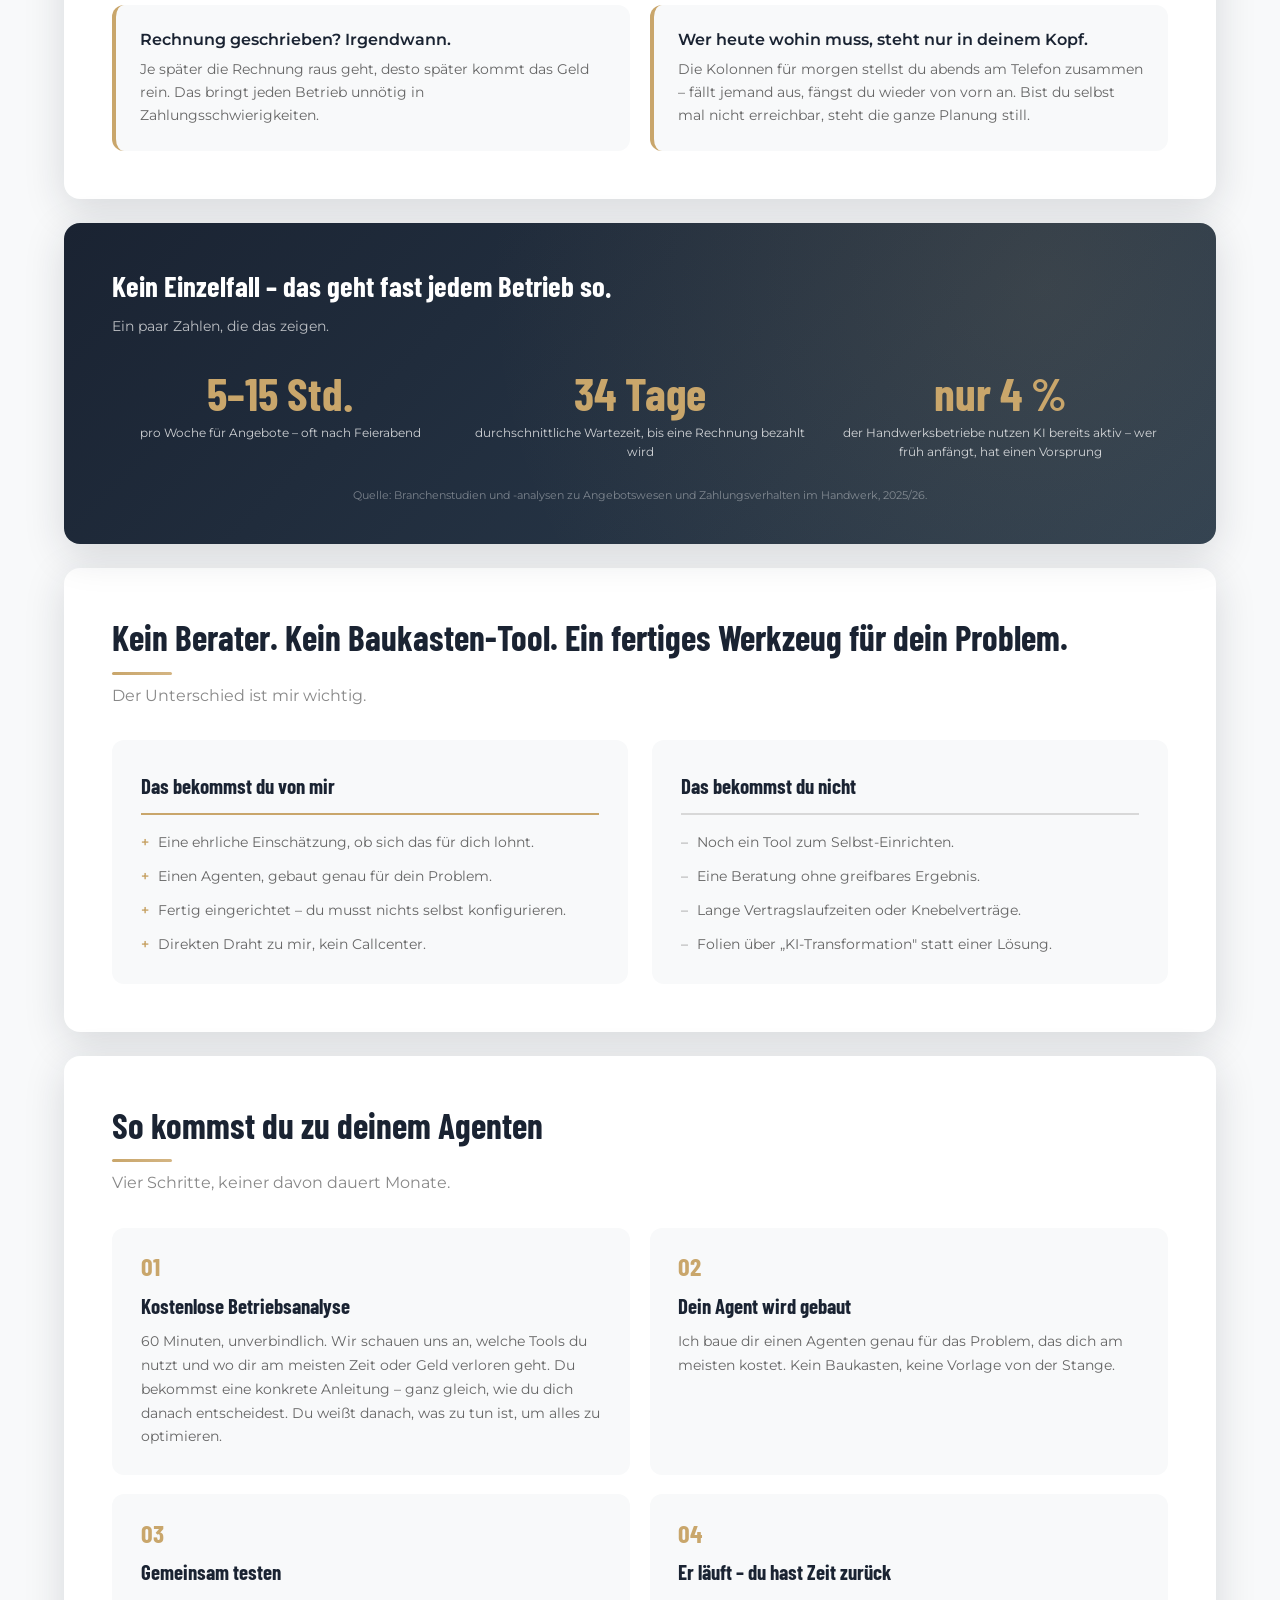
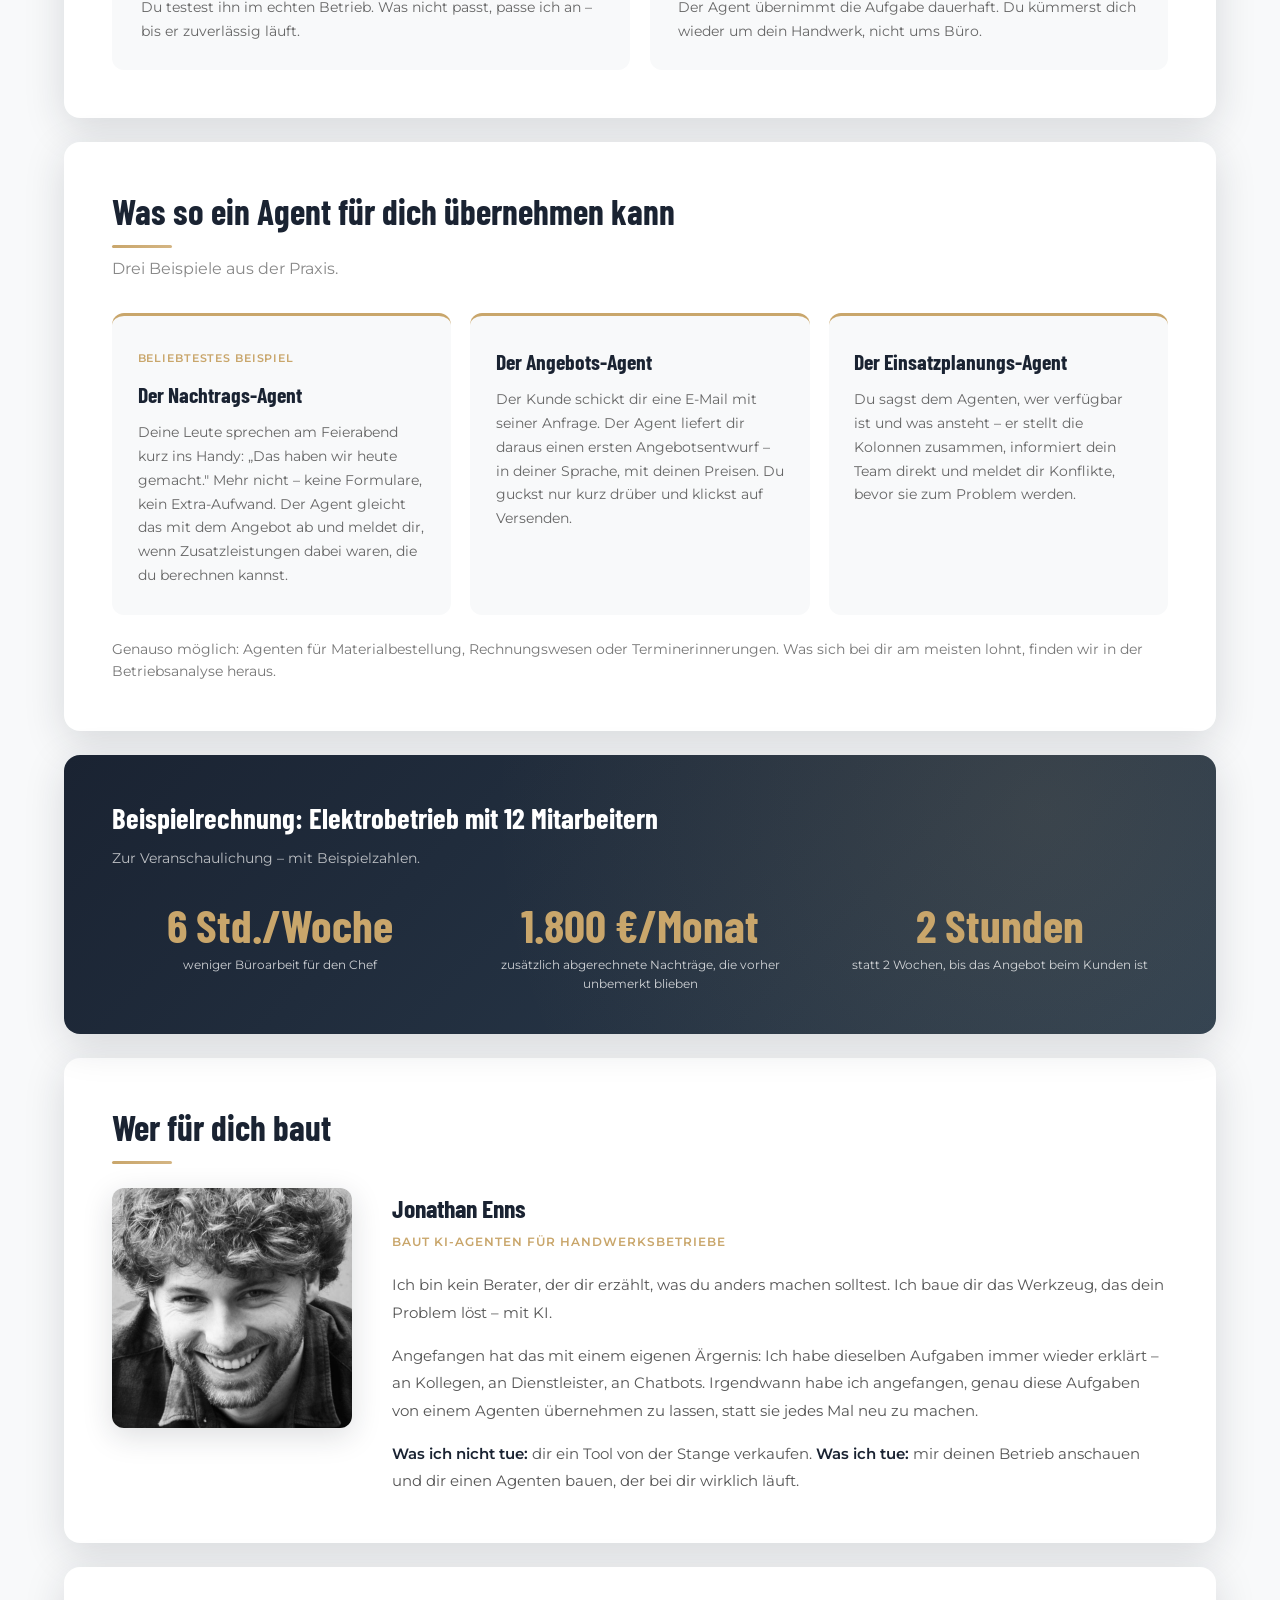
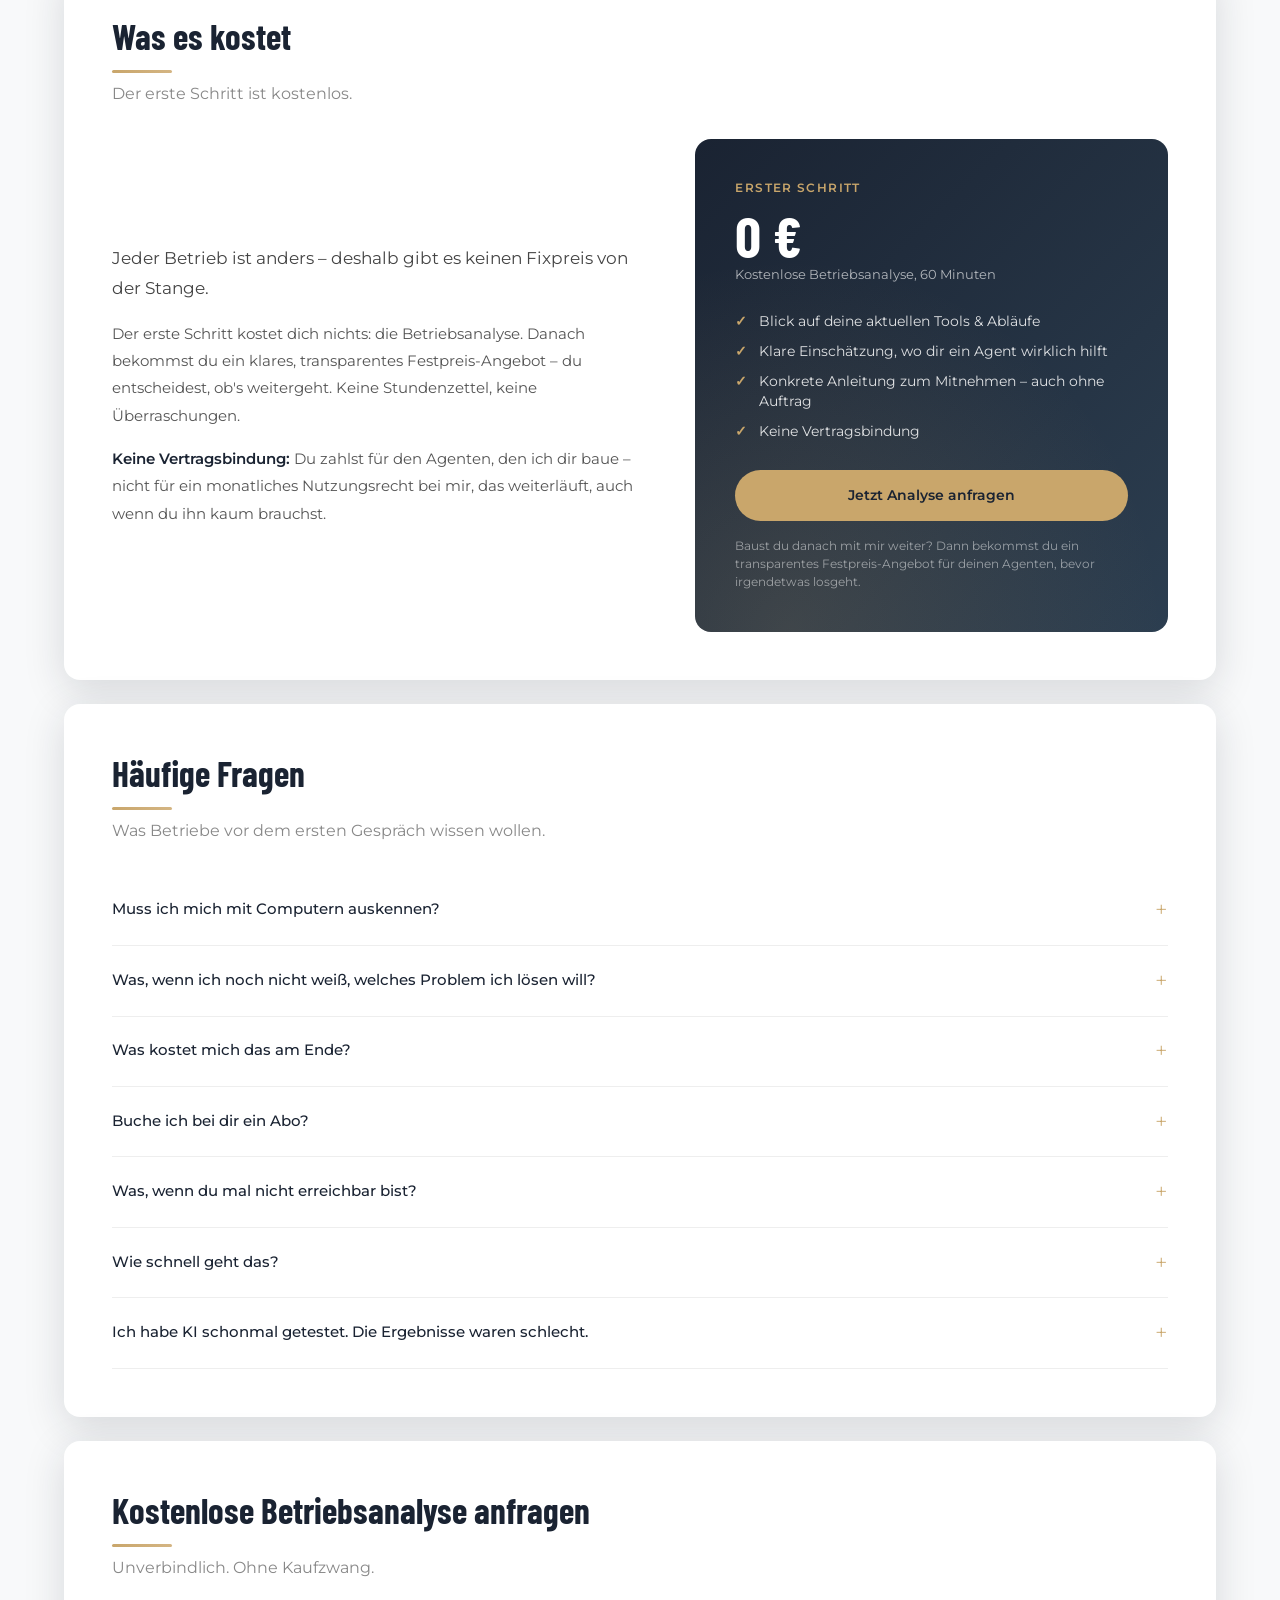
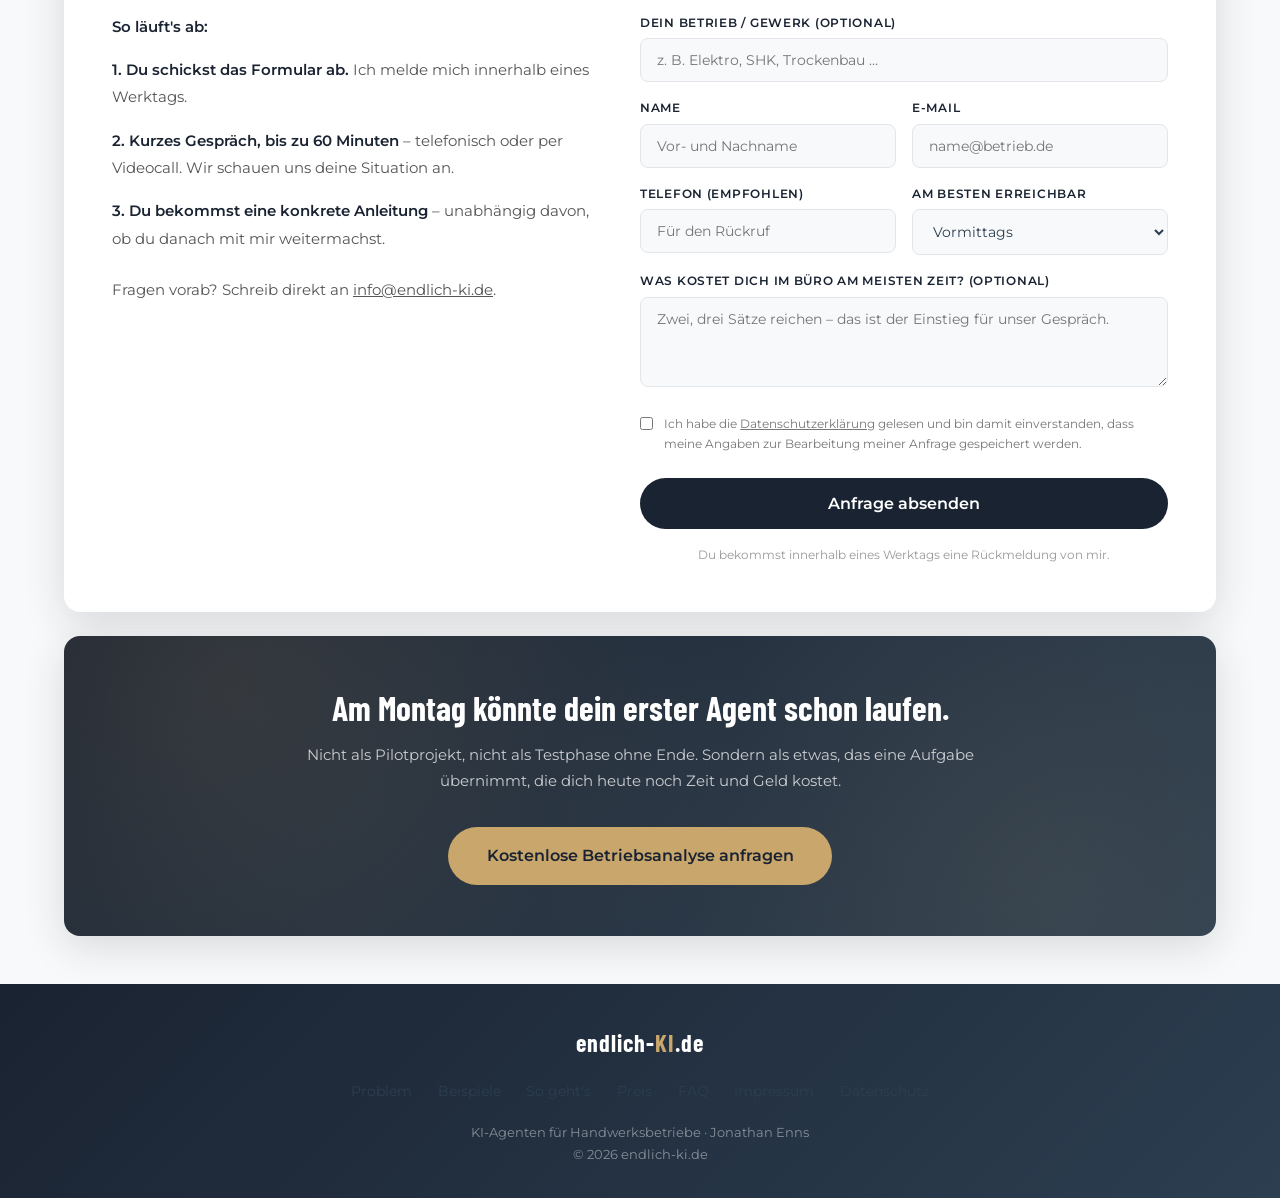
==== commit 78d670f0: "Kontakt: Text über dem Formular auf Mobile kompakter Co-Authored-By: Claude Sonnet 5 <noreply@anthro" ====
--- a/index.html
+++ b/index.html
@@ -615,7 +615,7 @@
                 <p><strong>1. Du schickst das Formular ab.</strong> Ich melde mich innerhalb eines Werktags.</p>
                 <p><strong>2. Kurzes Gespräch, bis zu 60 Minuten</strong> – telefonisch oder per Videocall. Wir schauen uns deine Situation an.</p>
                 <p><strong>3. Du bekommst eine konkrete Anleitung</strong> – unabhängig davon, ob du danach mit mir weitermachst.</p>
-                <p style="margin-top:1.5rem;">Fragen vorab? Schreib direkt an <a href="mailto:info@endlich-ki.de">info@endlich-ki.de</a>.</p>
+                <p class="signup-note">Fragen vorab? Schreib direkt an <a href="mailto:info@endlich-ki.de">info@endlich-ki.de</a>.</p>
             </div>
 
             <div>
--- a/styles.css
+++ b/styles.css
@@ -122,6 +122,7 @@
 .section-subtitle { font-size: 1rem; color: #888; margin-bottom: 2rem; font-weight: 400; }
 .section-text p { color: #555; line-height: 1.8; margin-bottom: 1rem; font-size: 0.95rem; }
 .section-text p:last-child { margin-bottom: 0; }
+.section-text p.signup-note { margin-top: 1.5rem; }
 .section-text strong { color: var(--primary-navy); }
 .lead { font-size: 1.05rem !important; color: #444 !important; line-height: 1.8; }
 
@@ -960,6 +961,11 @@
     .voice-card-sm { padding: 1.3rem 1.3rem 1rem; }
     .voice-card blockquote p { font-size: 0.9rem; }
     .voices-title { font-size: 1.35rem; }
+    .signup-section .section-title { font-size: 1.45rem; padding-bottom: 0.7rem; margin-bottom: 0.3rem; }
+    .signup-section .section-subtitle { font-size: 0.85rem; margin-bottom: 0.9rem; }
+    .signup-grid { gap: 1.1rem; }
+    .signup-section .section-text p { font-size: 0.82rem; line-height: 1.45; margin-bottom: 0.45rem; }
+    .signup-section .section-text p.signup-note { margin-top: 0.7rem; }
     .price-card { padding: 1.8rem 1.4rem; }
     .price-amount { font-size: 2.8rem; }
     .footer-nav { gap: 1rem; }
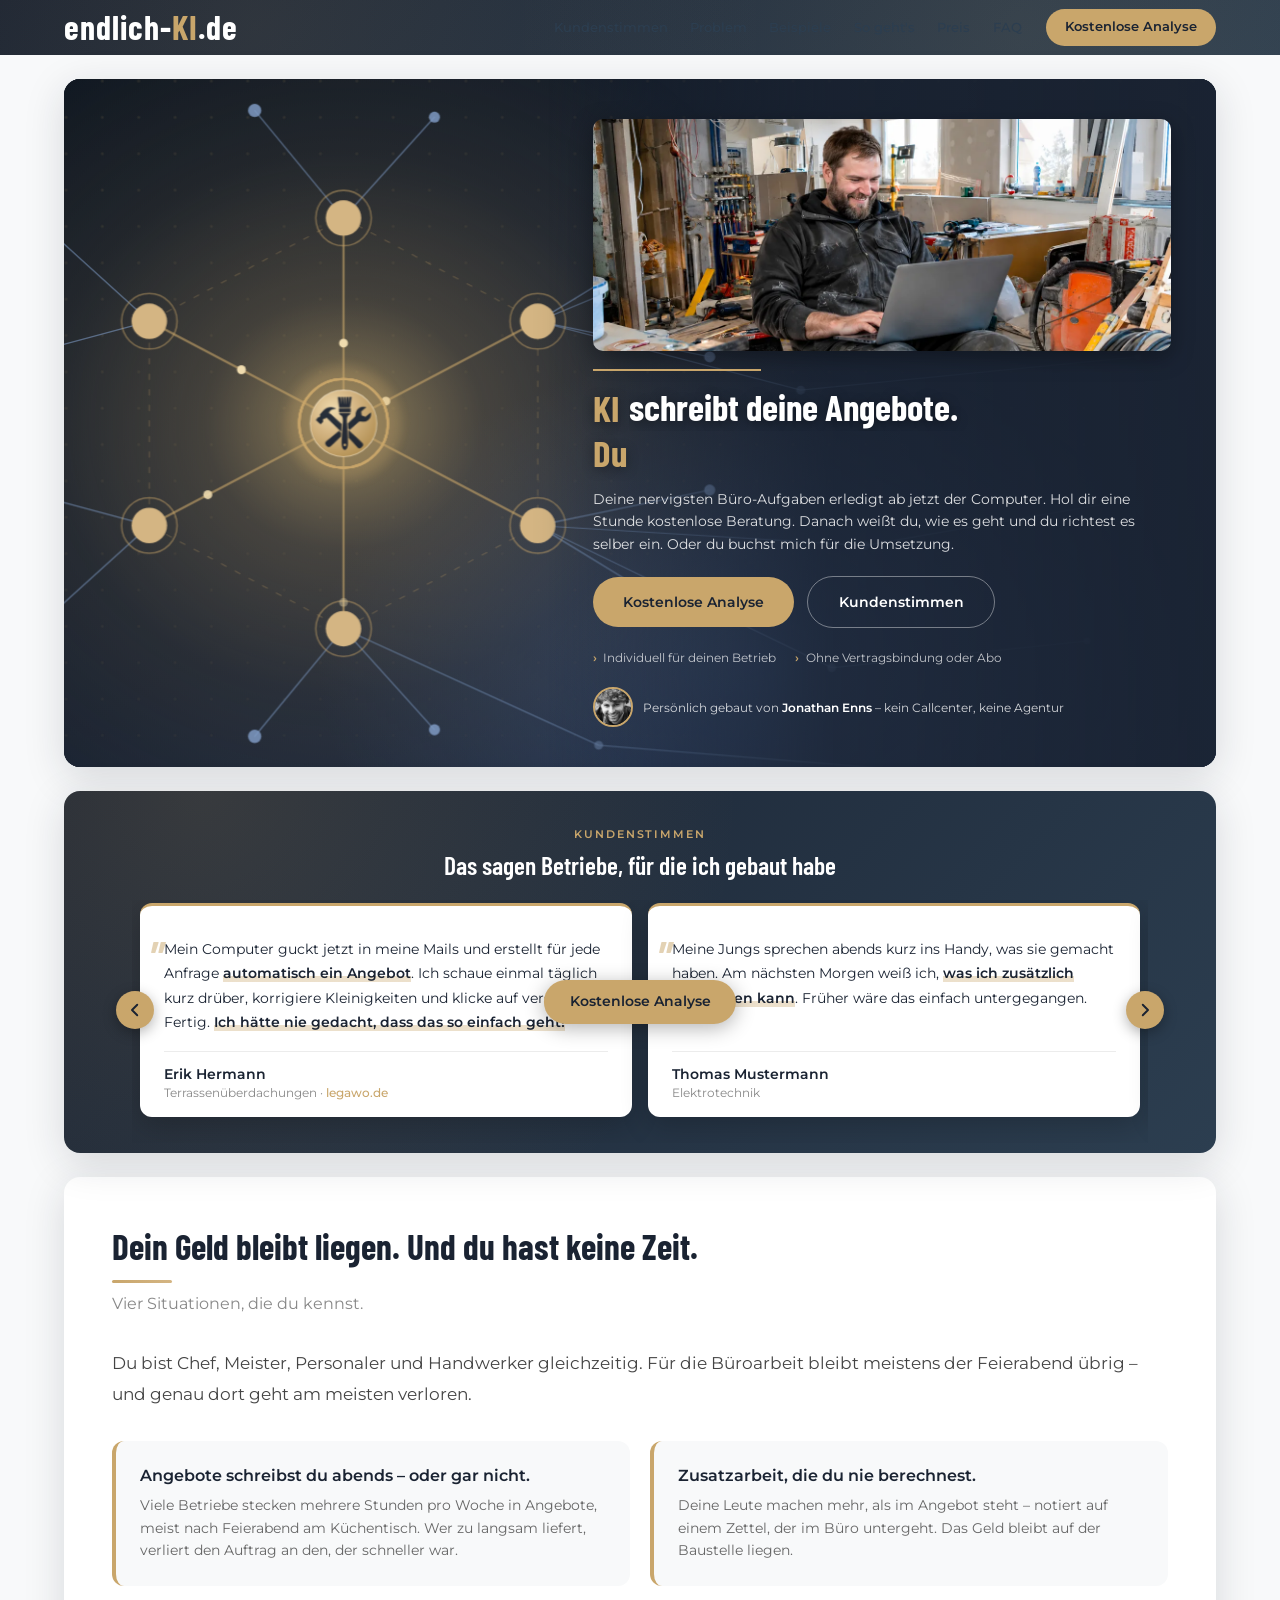
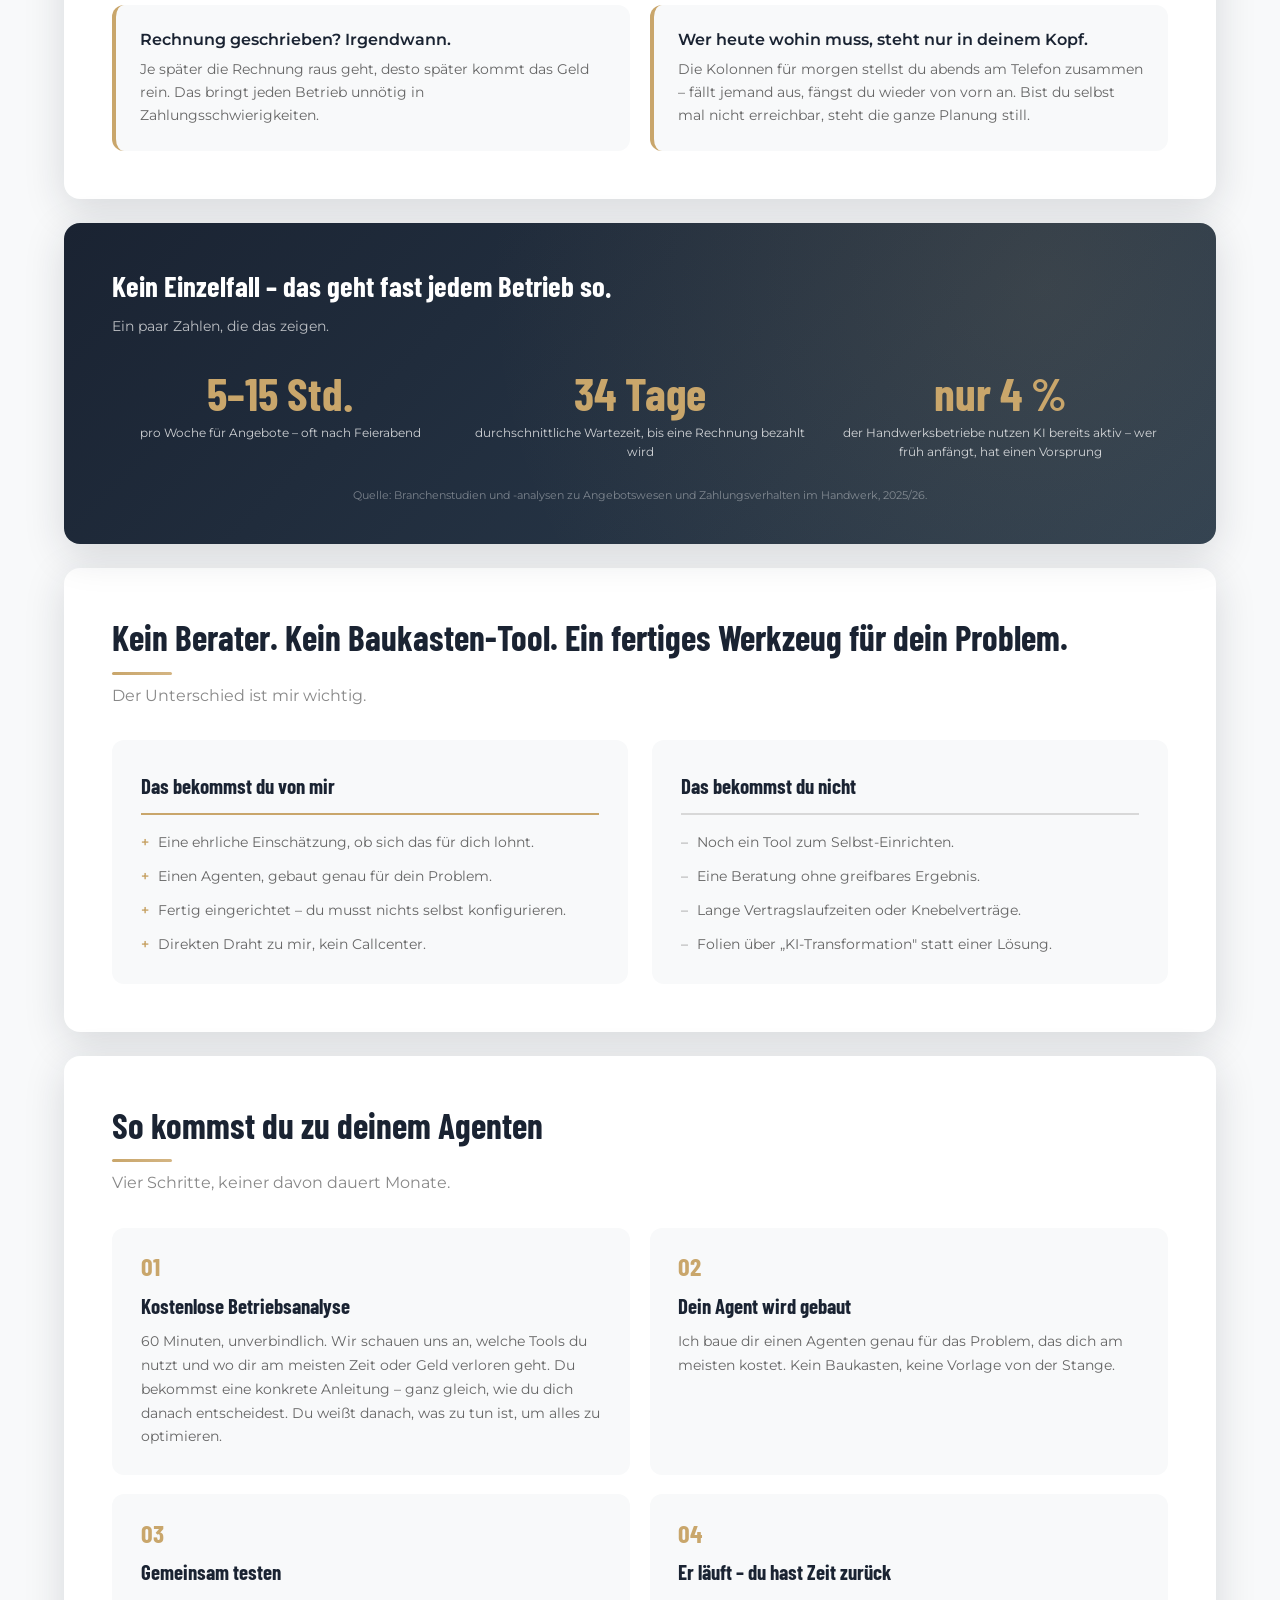
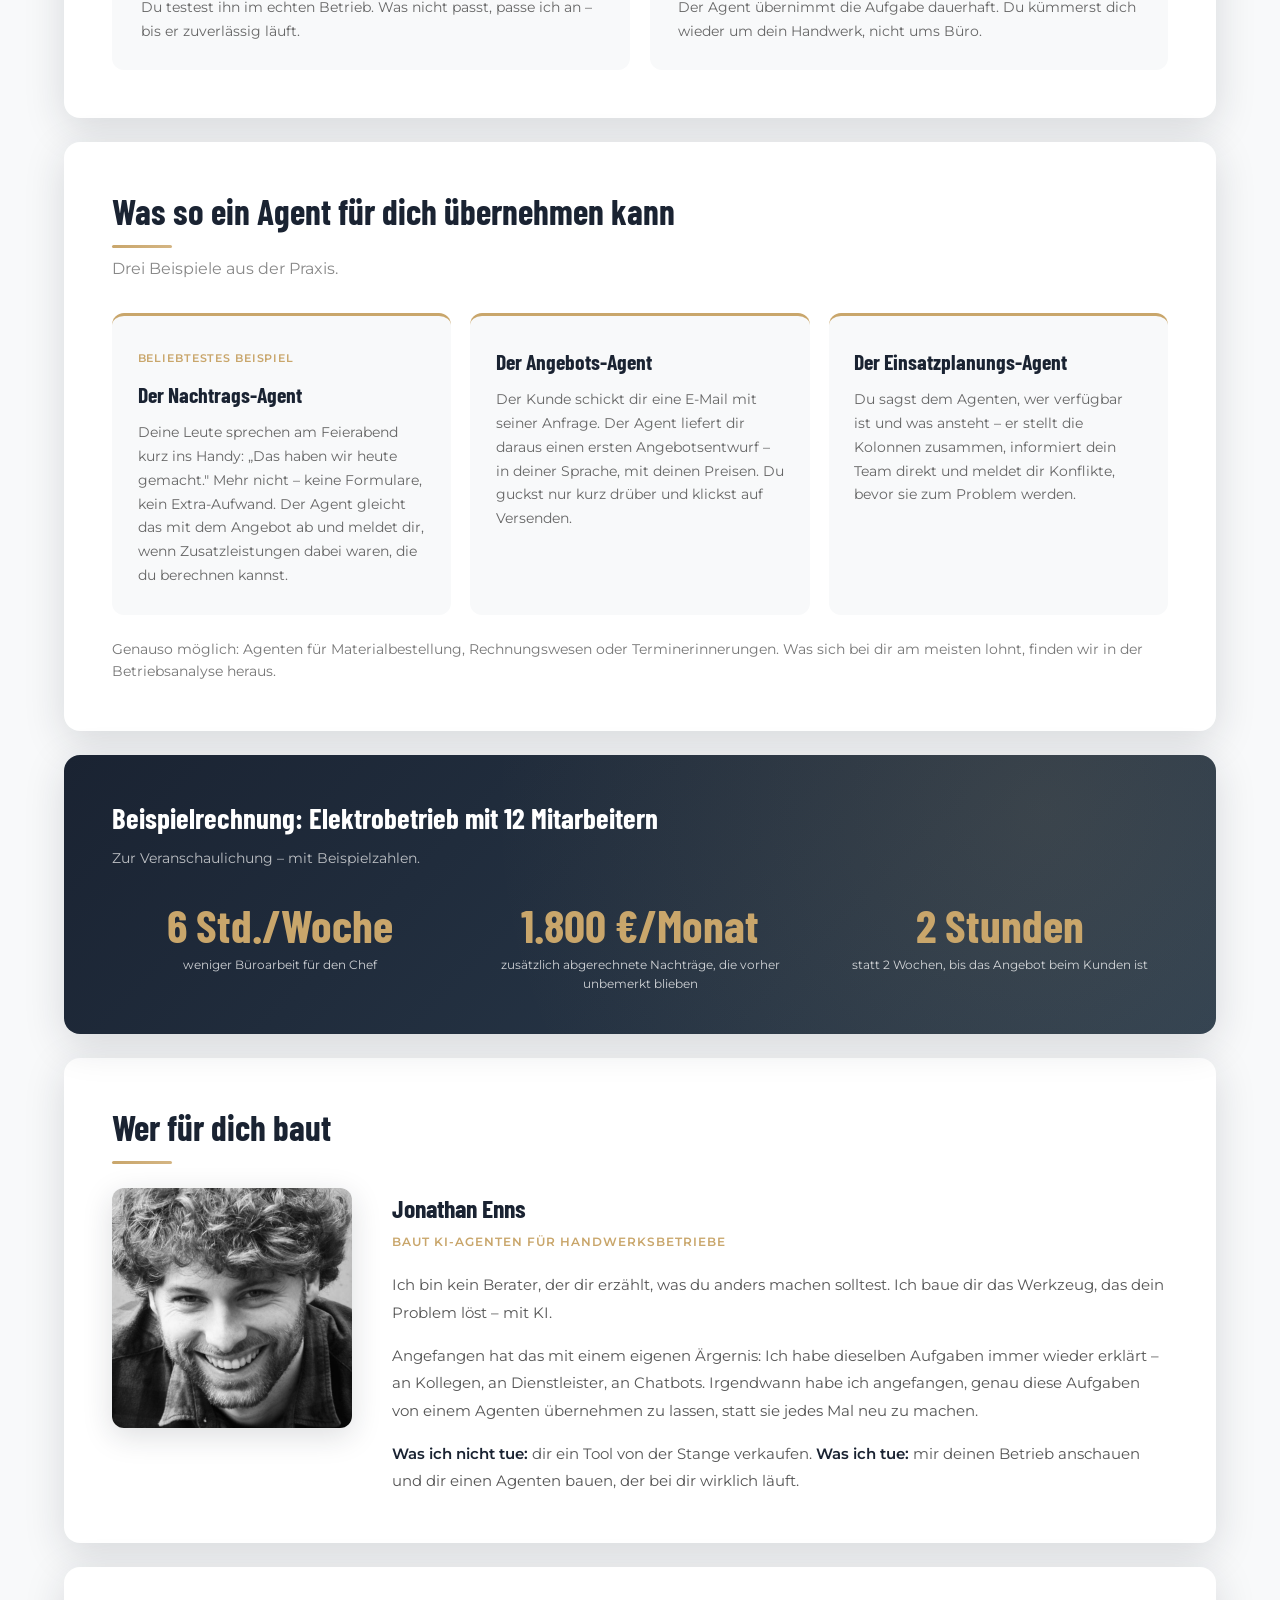
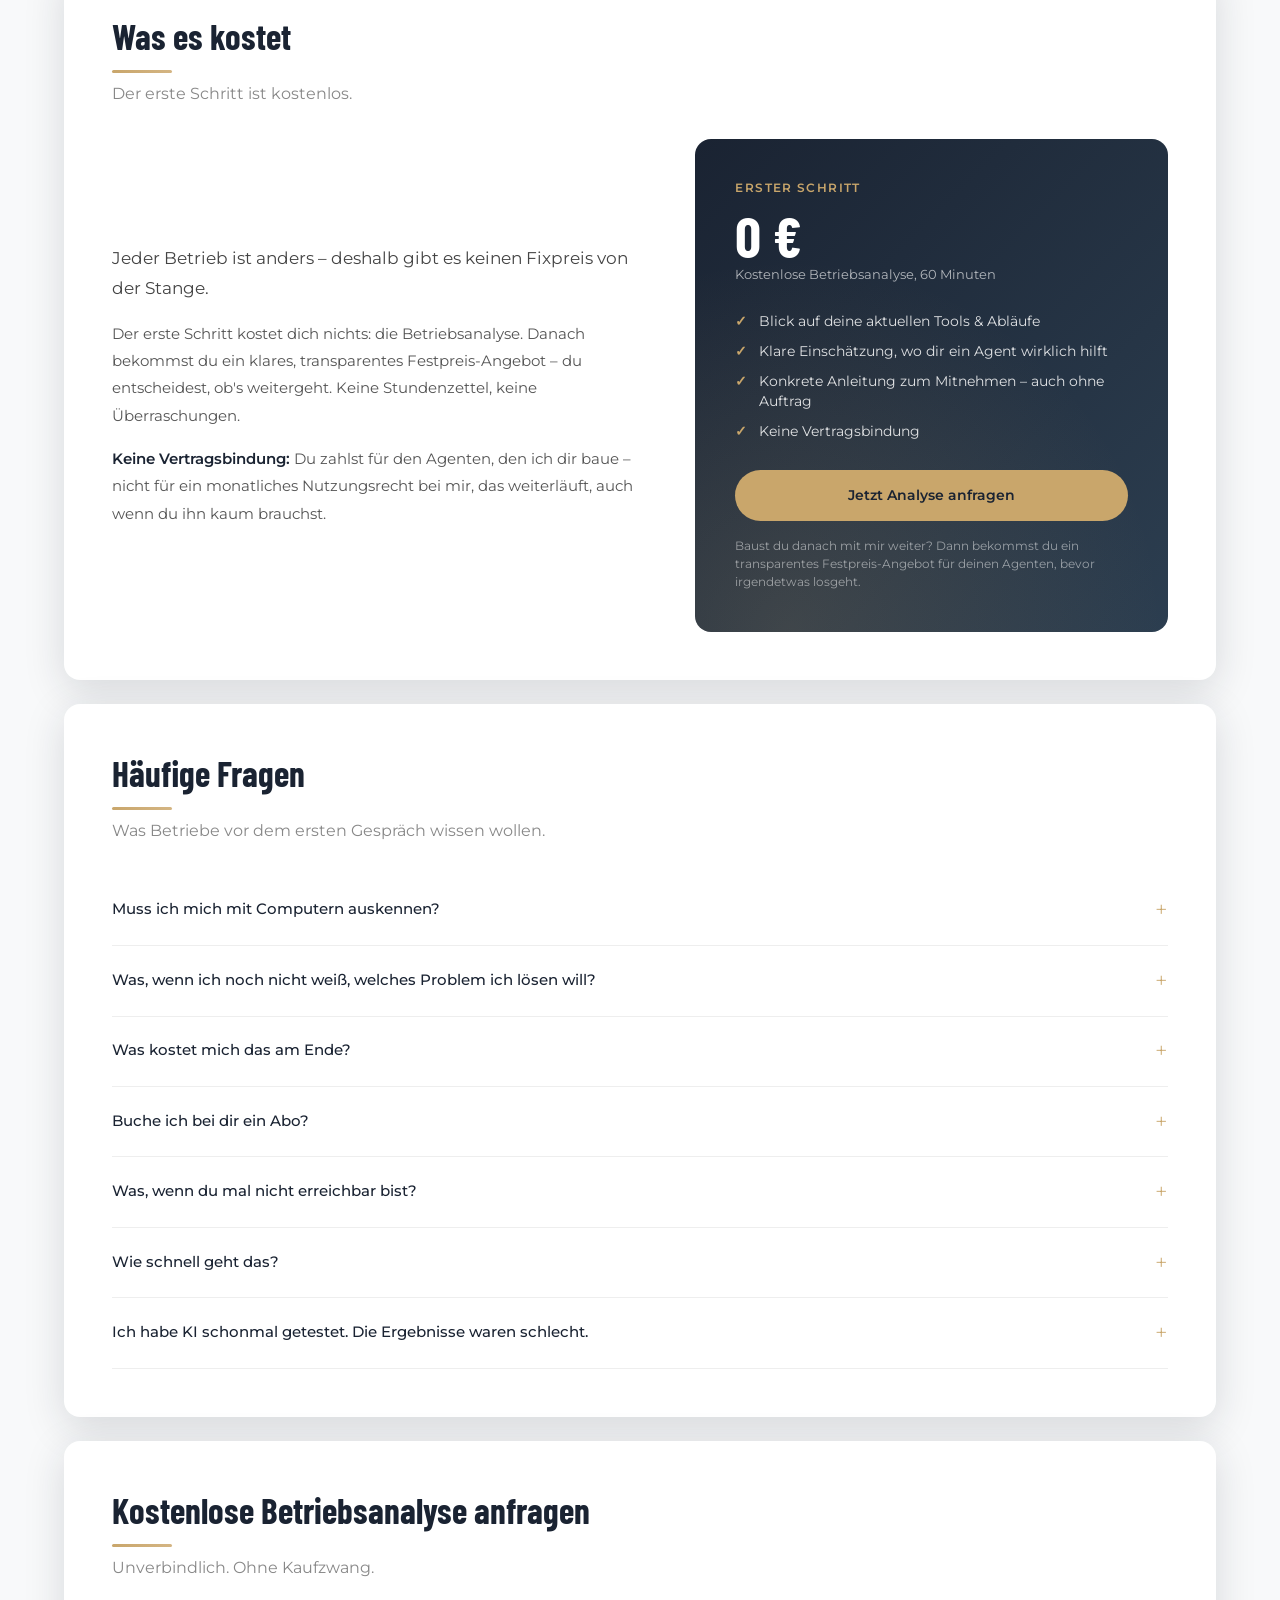
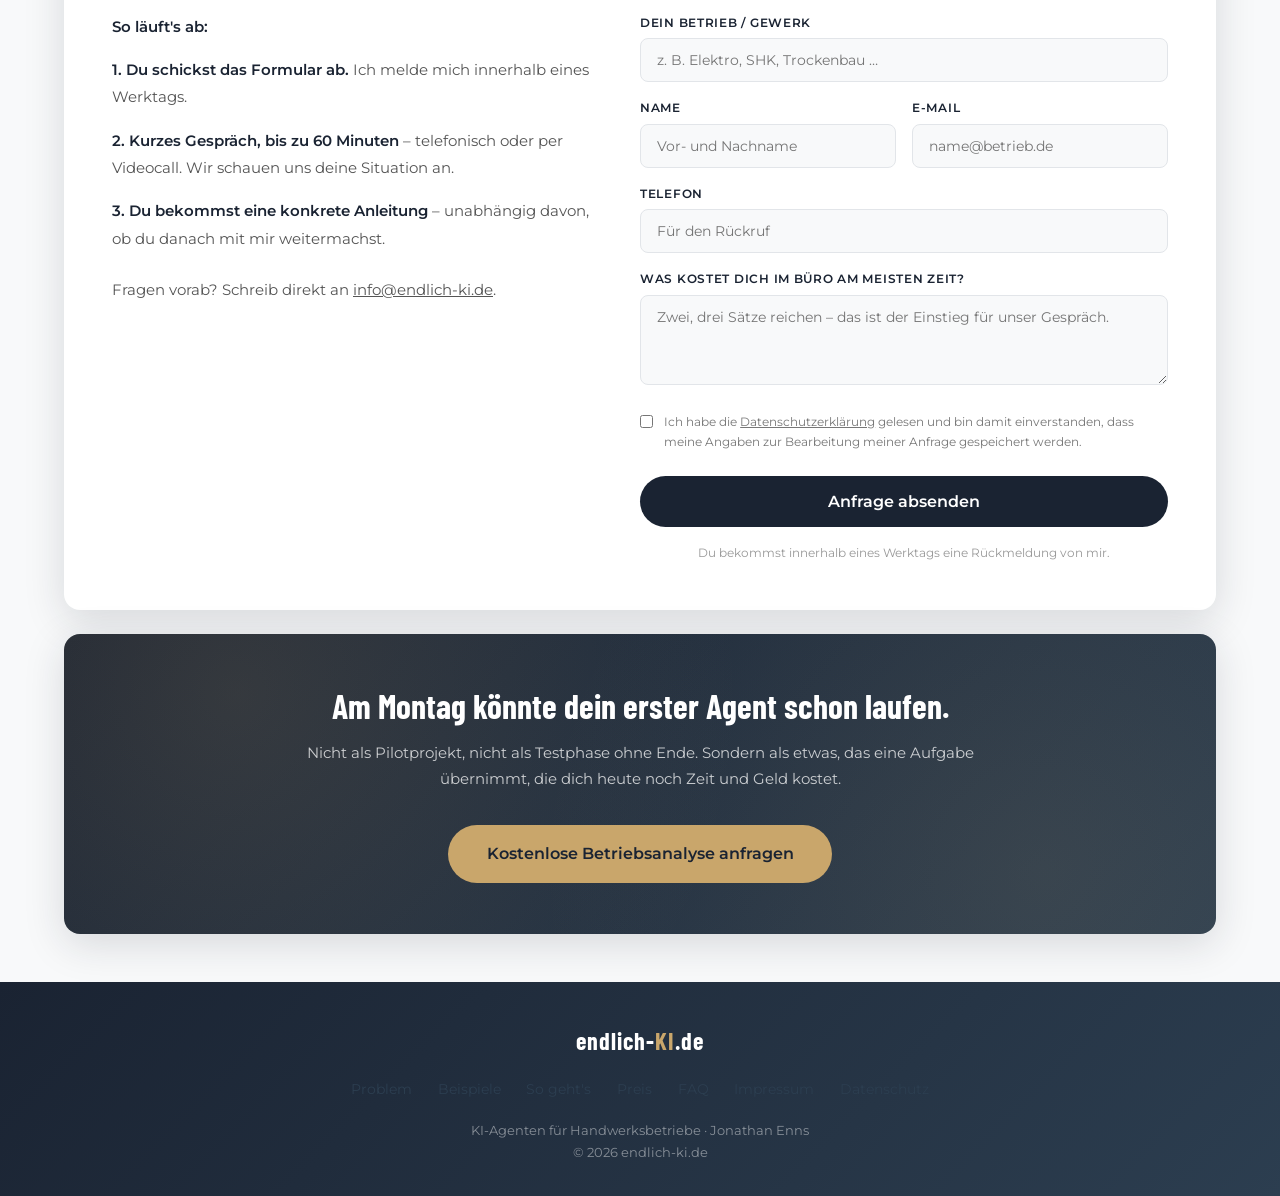
==== commit 21a9b132: "Formular: Telefon Pflichtfeld, Zusätze (optional)/(empfohlen) und Erreichbarkeit entfernt Co-Authore" ====
--- a/index.html
+++ b/index.html
@@ -624,7 +624,7 @@
                         <input type="text" name="website" id="website" tabindex="-1" autocomplete="off">
                     </div>
                     <div class="form-field">
-                        <label for="firma">Dein Betrieb / Gewerk (optional)</label>
+                        <label for="firma">Dein Betrieb / Gewerk</label>
                         <input type="text" id="firma" name="firma" autocomplete="organization" placeholder="z. B. Elektro, SHK, Trockenbau …">
                     </div>
                     <div class="form-row">
@@ -637,23 +637,12 @@
                             <input type="email" id="email" name="email" autocomplete="email" placeholder="name@betrieb.de" required>
                         </div>
                     </div>
-                    <div class="form-row">
-                        <div class="form-field">
-                            <label for="telefon">Telefon (empfohlen)</label>
-                            <input type="tel" id="telefon" name="telefon" autocomplete="tel" placeholder="Für den Rückruf">
-                        </div>
-                        <div class="form-field">
-                            <label for="erreichbarkeit">Am besten erreichbar</label>
-                            <select id="erreichbarkeit" name="erreichbarkeit">
-                                <option>Vormittags</option>
-                                <option>Nachmittags</option>
-                                <option>Abends</option>
-                                <option>Egal, wann</option>
-                            </select>
-                        </div>
+                    <div class="form-field">
+                        <label for="telefon">Telefon</label>
+                        <input type="tel" id="telefon" name="telefon" autocomplete="tel" placeholder="Für den Rückruf" required>
                     </div>
                     <div class="form-field">
-                        <label for="aufgabe">Was kostet dich im Büro am meisten Zeit? (optional)</label>
+                        <label for="aufgabe">Was kostet dich im Büro am meisten Zeit?</label>
                         <textarea id="aufgabe" name="aufgabe" placeholder="Zwei, drei Sätze reichen – das ist der Einstieg für unser Gespräch."></textarea>
                     </div>
                     <div class="form-consent">
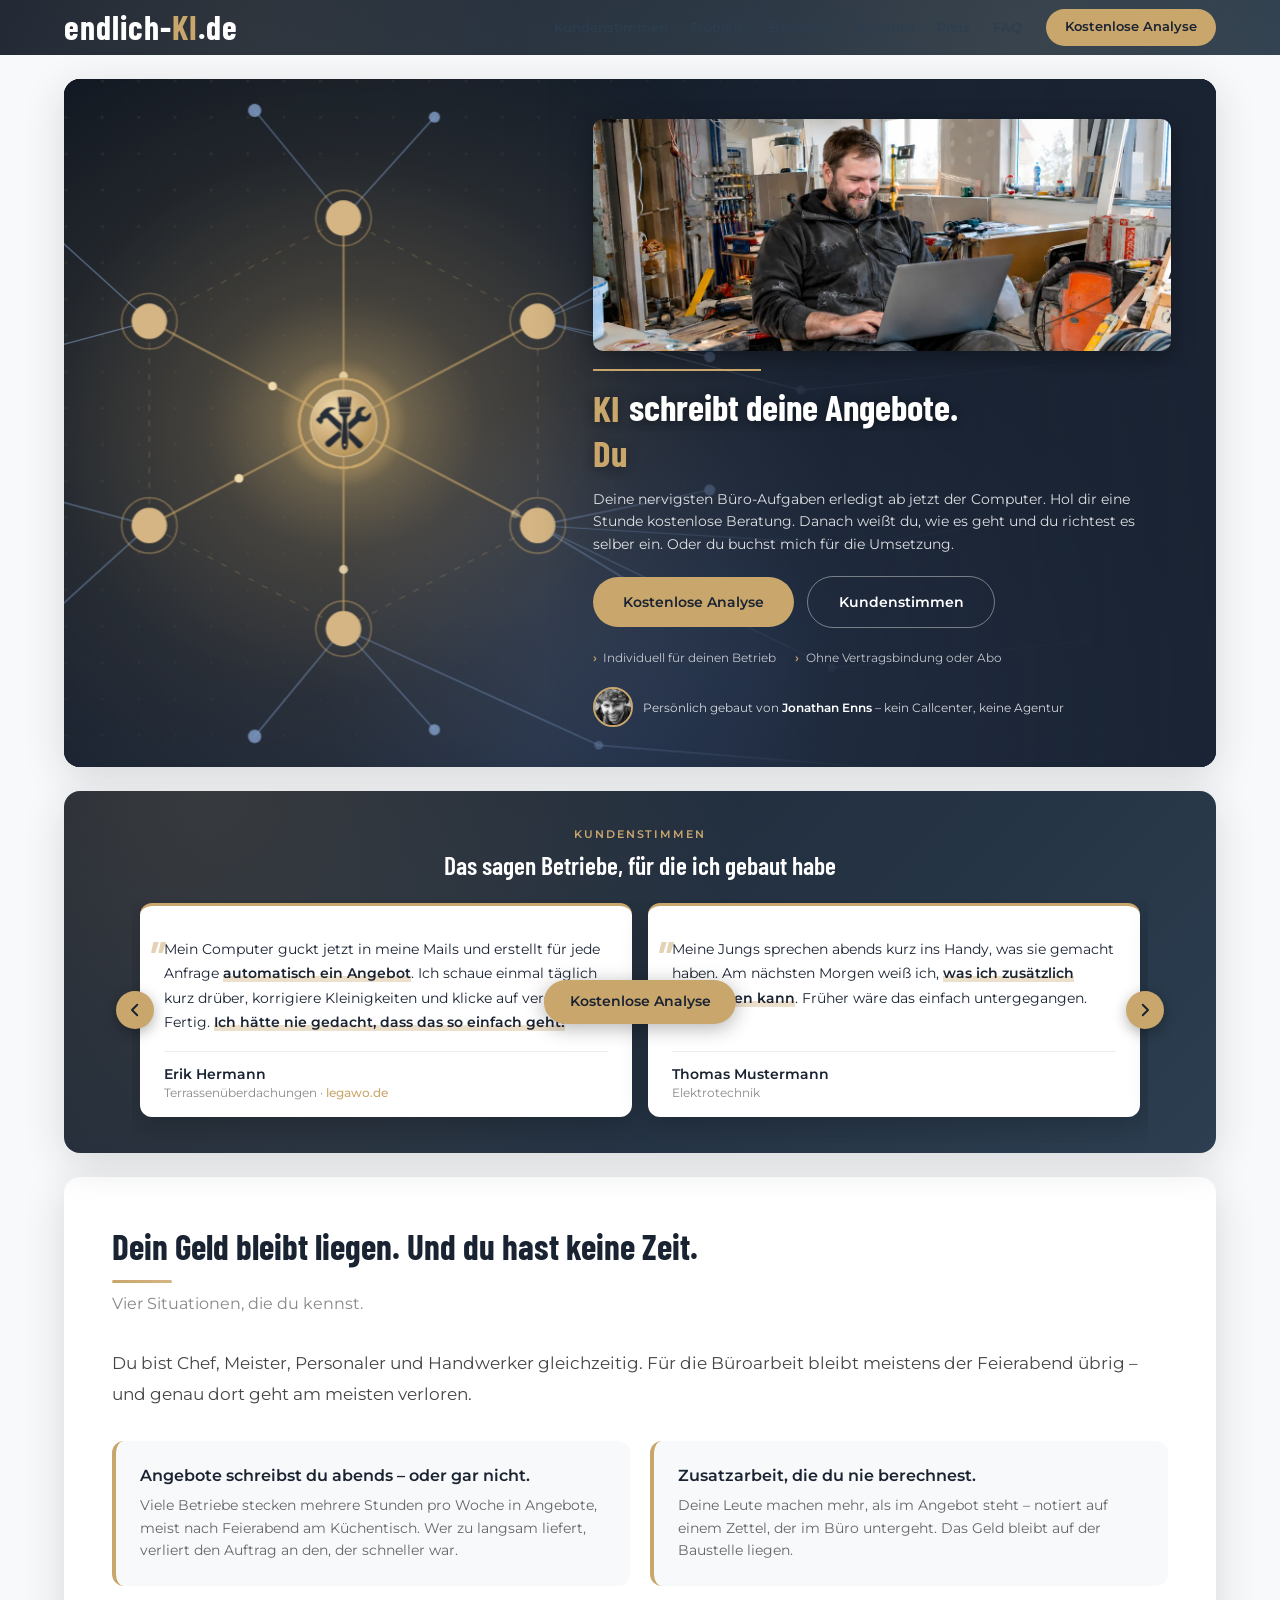
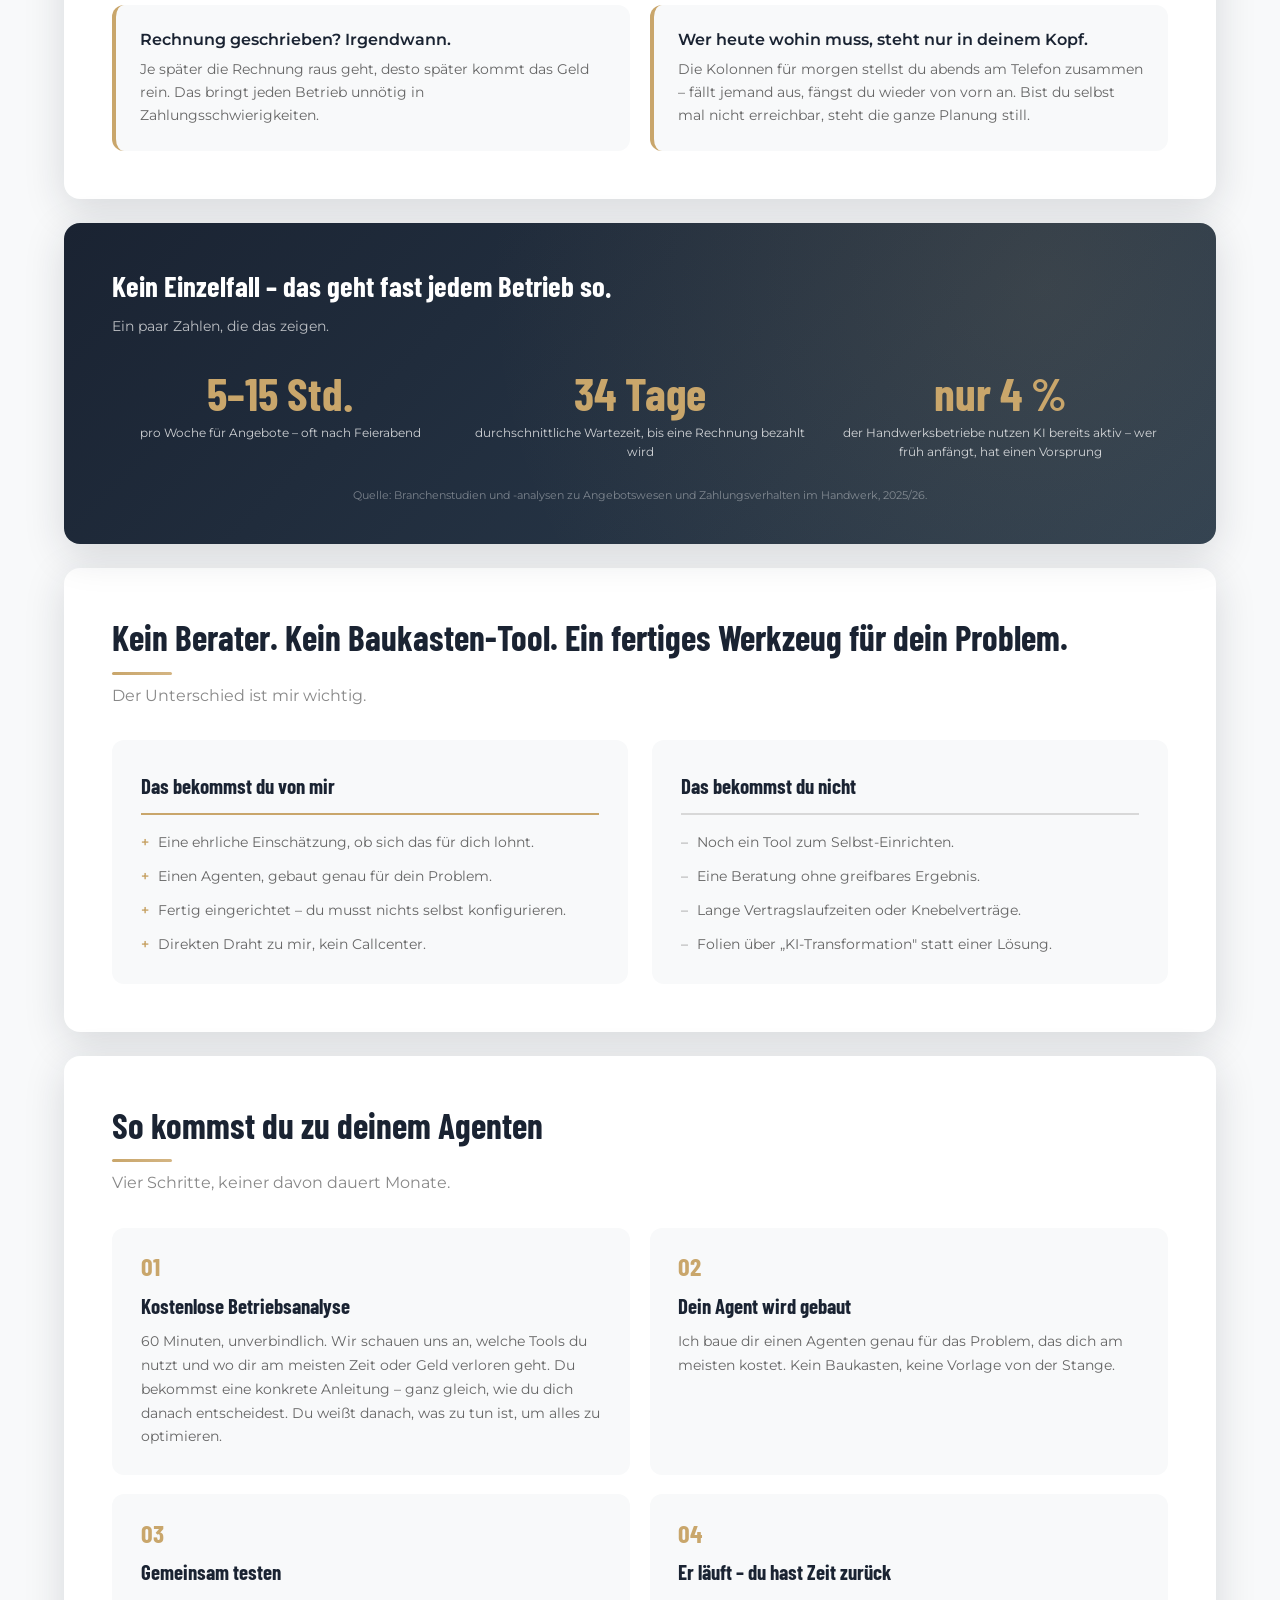
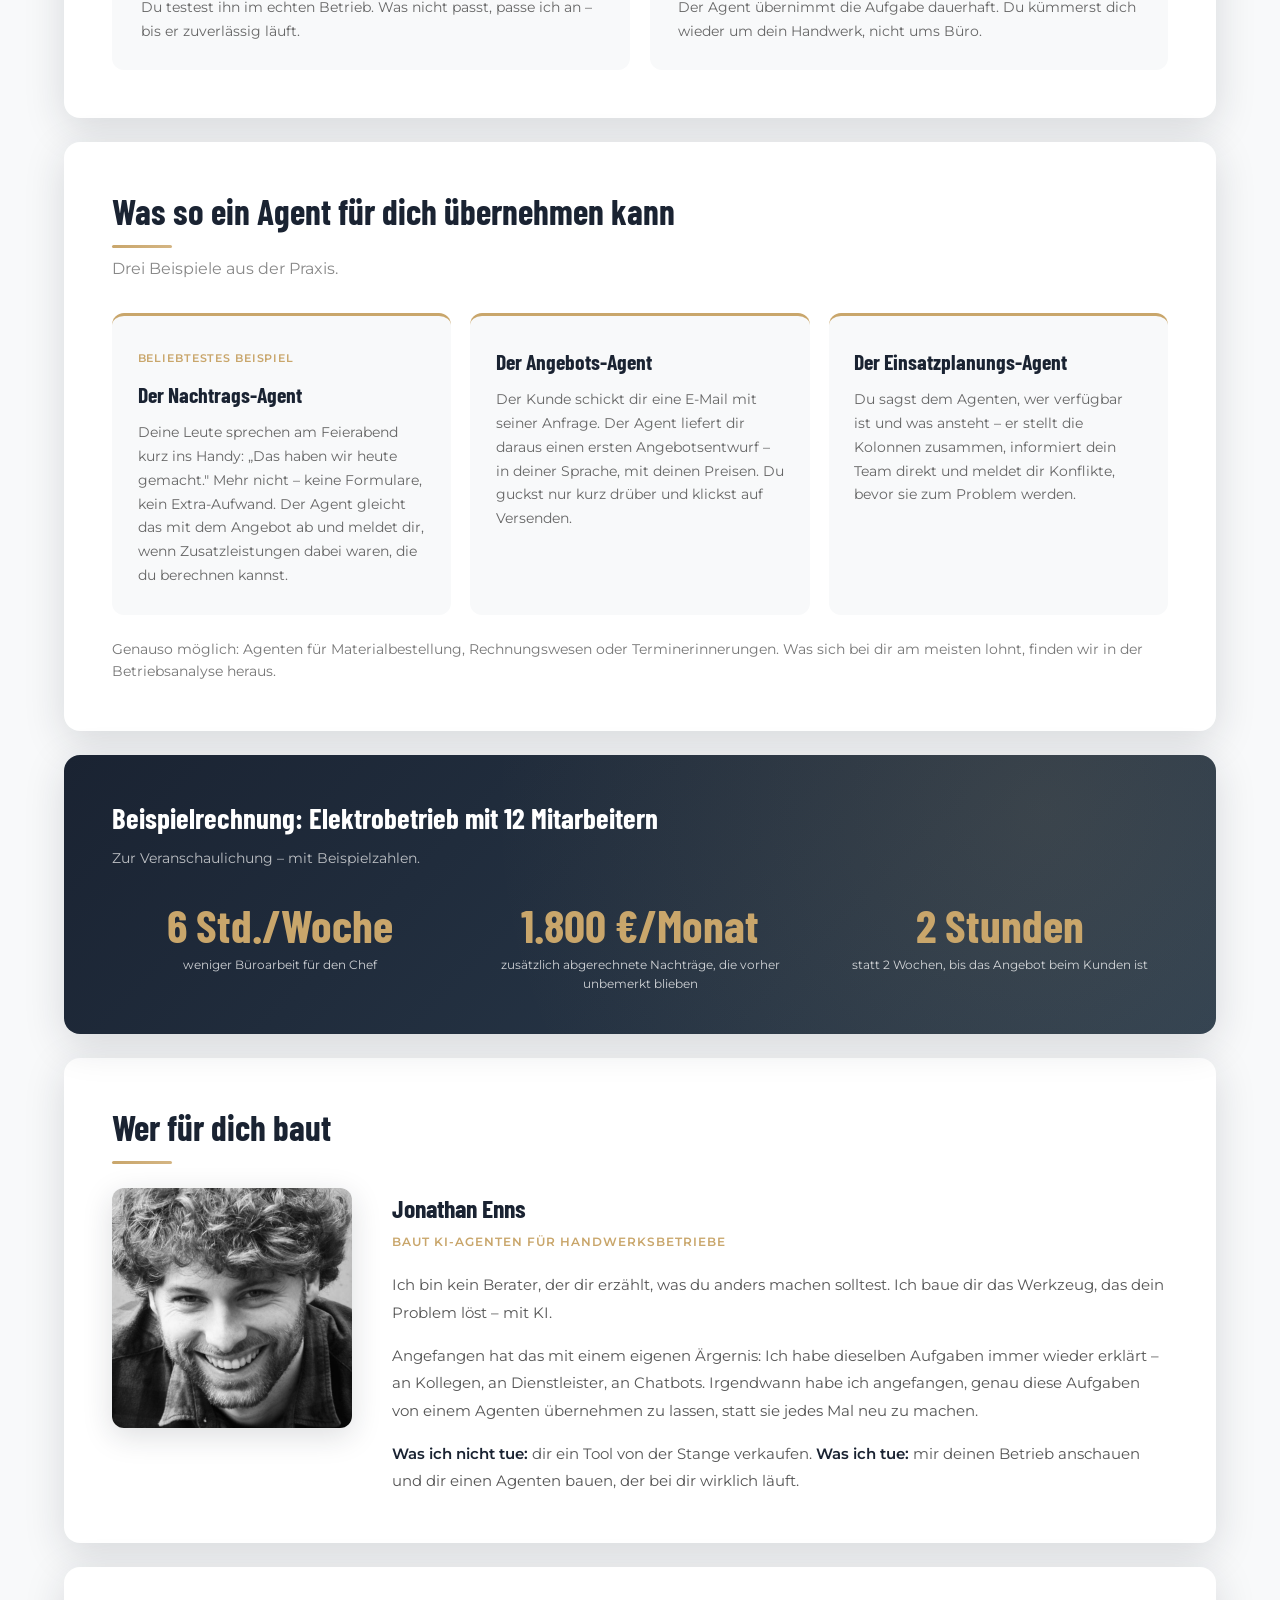
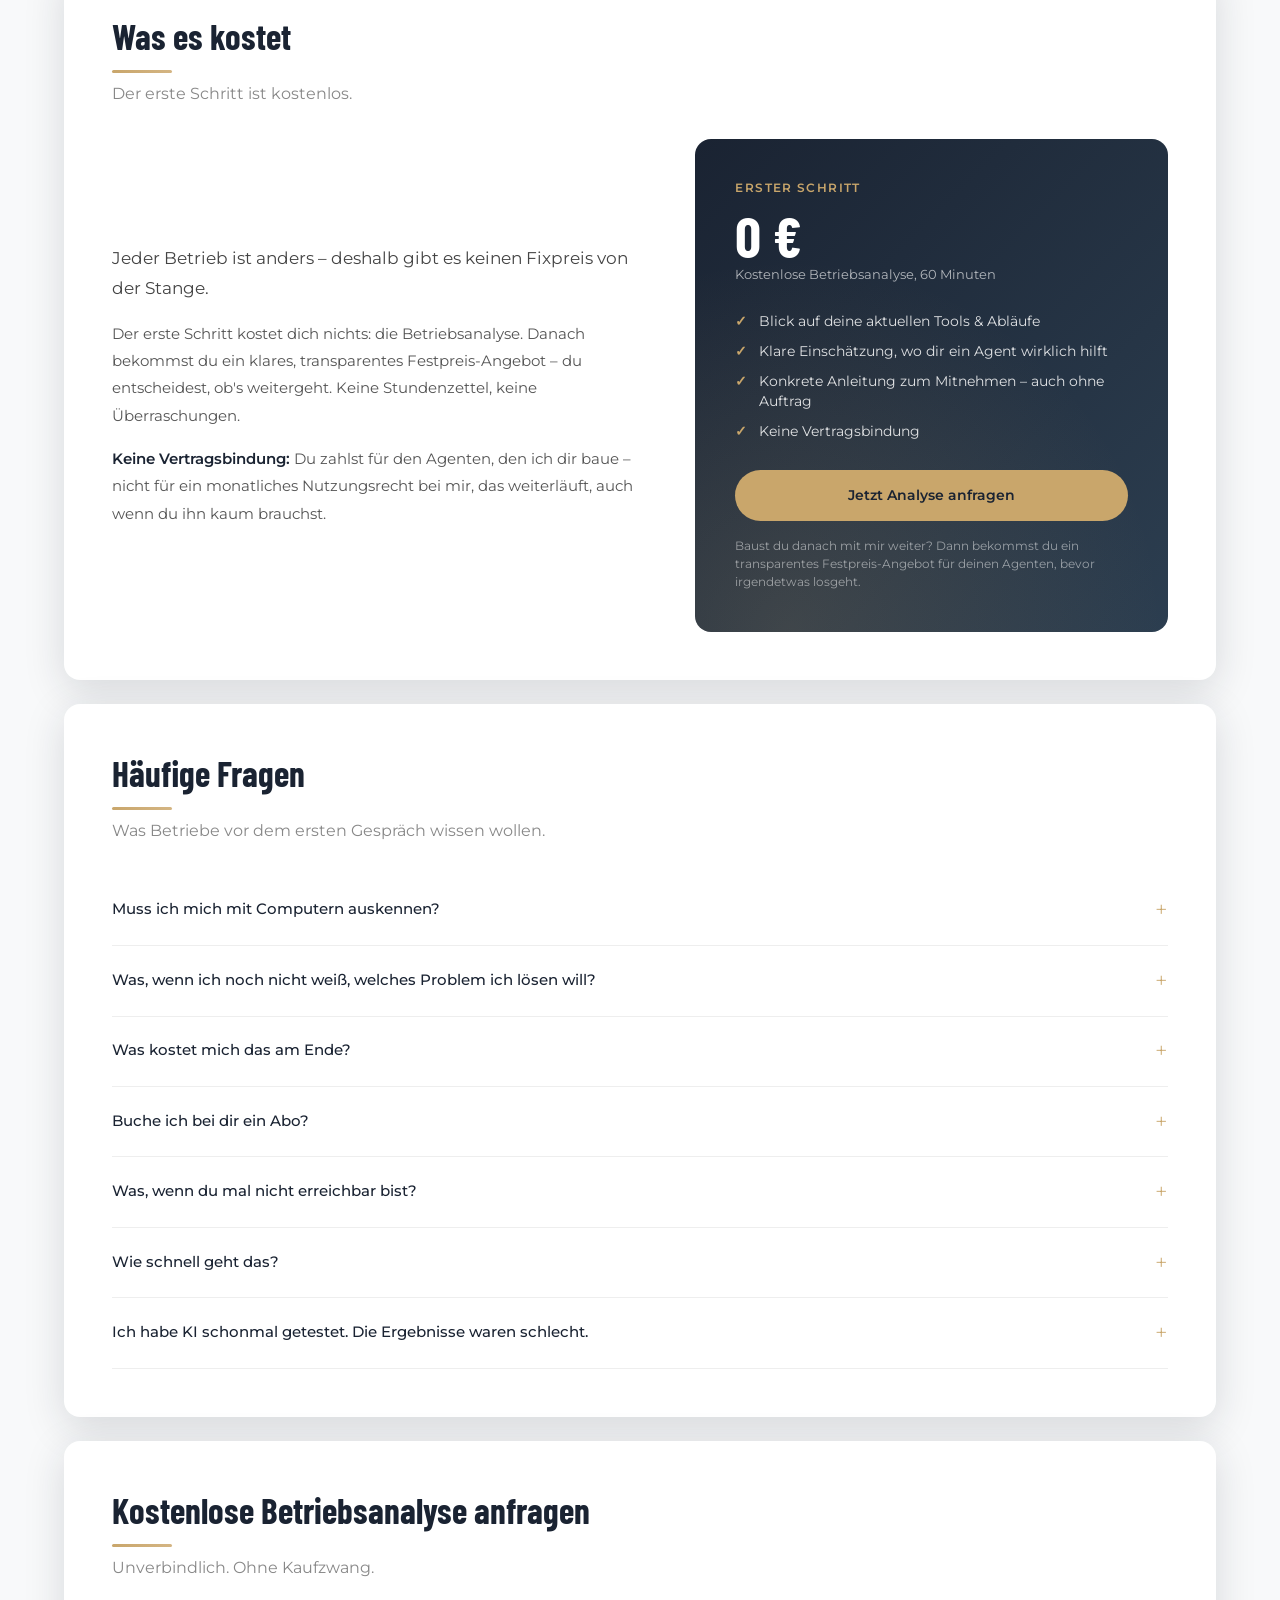
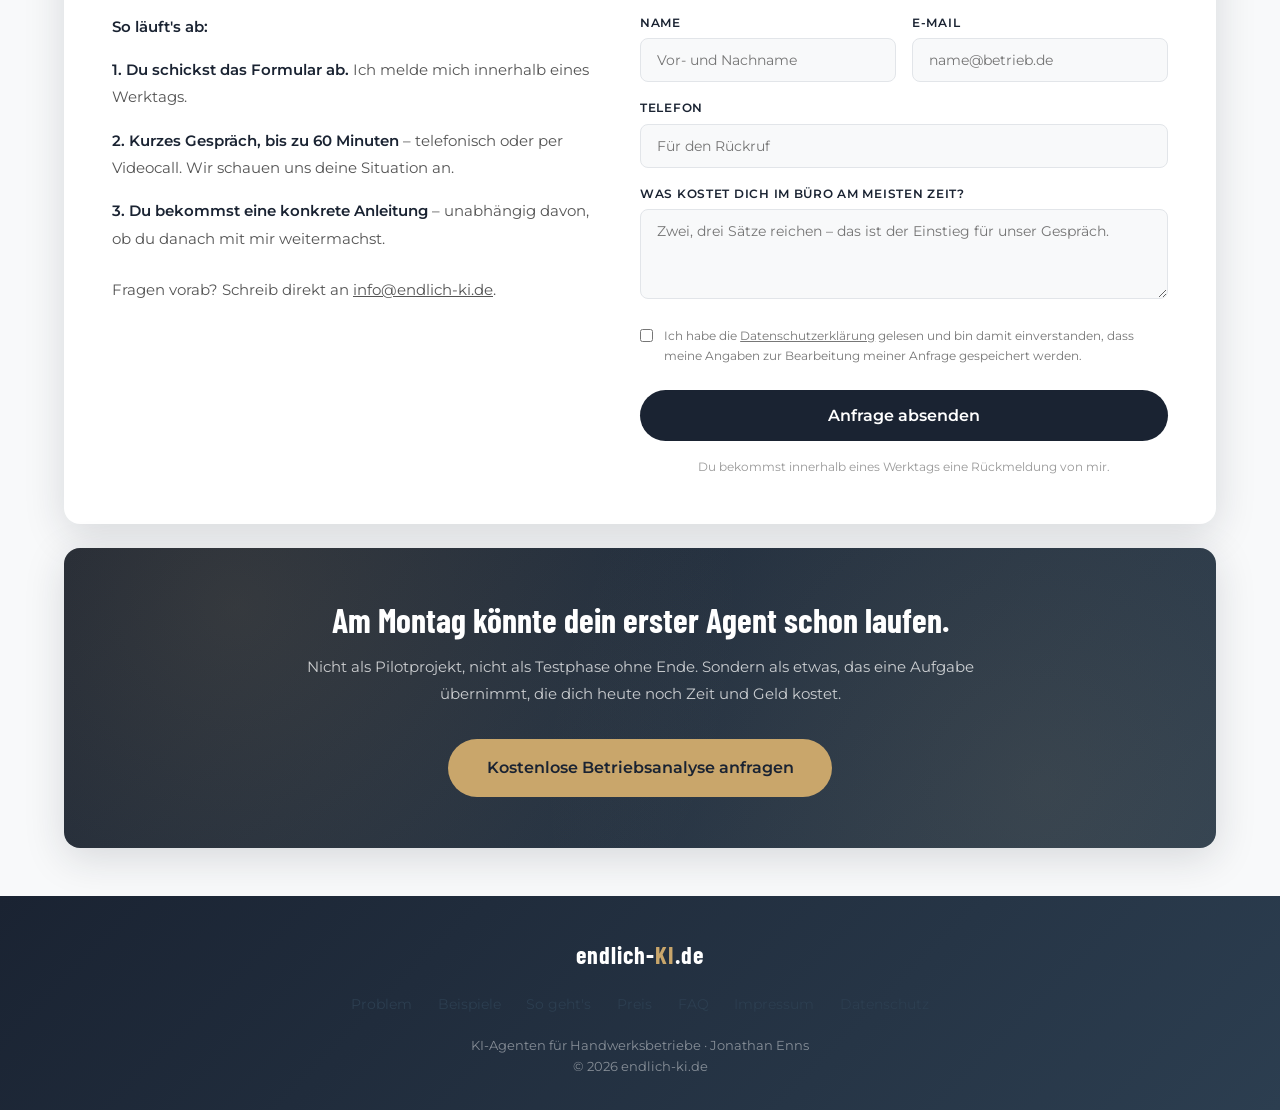
==== commit e47043ba: "Formular: Feld Betrieb/Gewerk entfernt Co-Authored-By: Claude Sonnet 5 <noreply@anthropic.com>" ====
--- a/index.html
+++ b/index.html
@@ -623,10 +623,6 @@
                     <div style="position:absolute;left:-9999px;top:-9999px;" aria-hidden="true">
                         <input type="text" name="website" id="website" tabindex="-1" autocomplete="off">
                     </div>
-                    <div class="form-field">
-                        <label for="firma">Dein Betrieb / Gewerk</label>
-                        <input type="text" id="firma" name="firma" autocomplete="organization" placeholder="z. B. Elektro, SHK, Trockenbau …">
-                    </div>
                     <div class="form-row">
                         <div class="form-field">
                             <label for="name">Name</label>
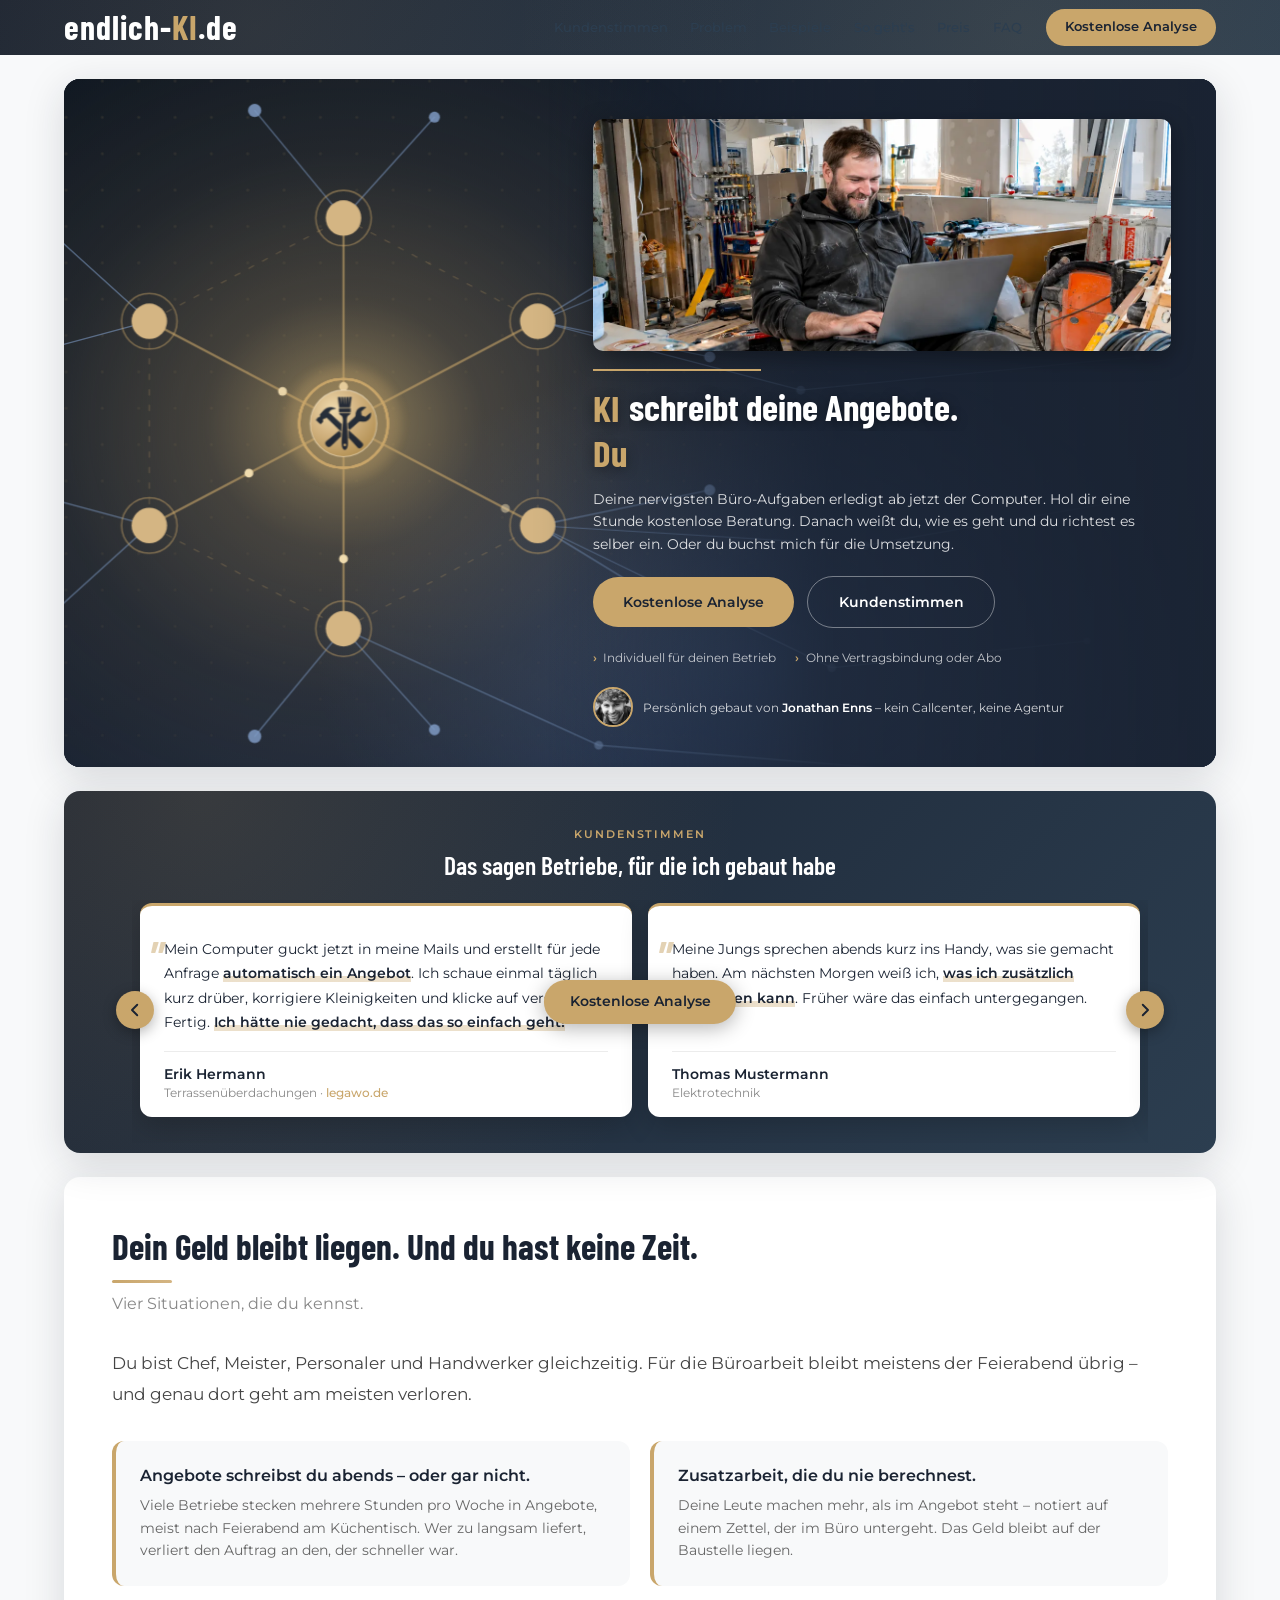
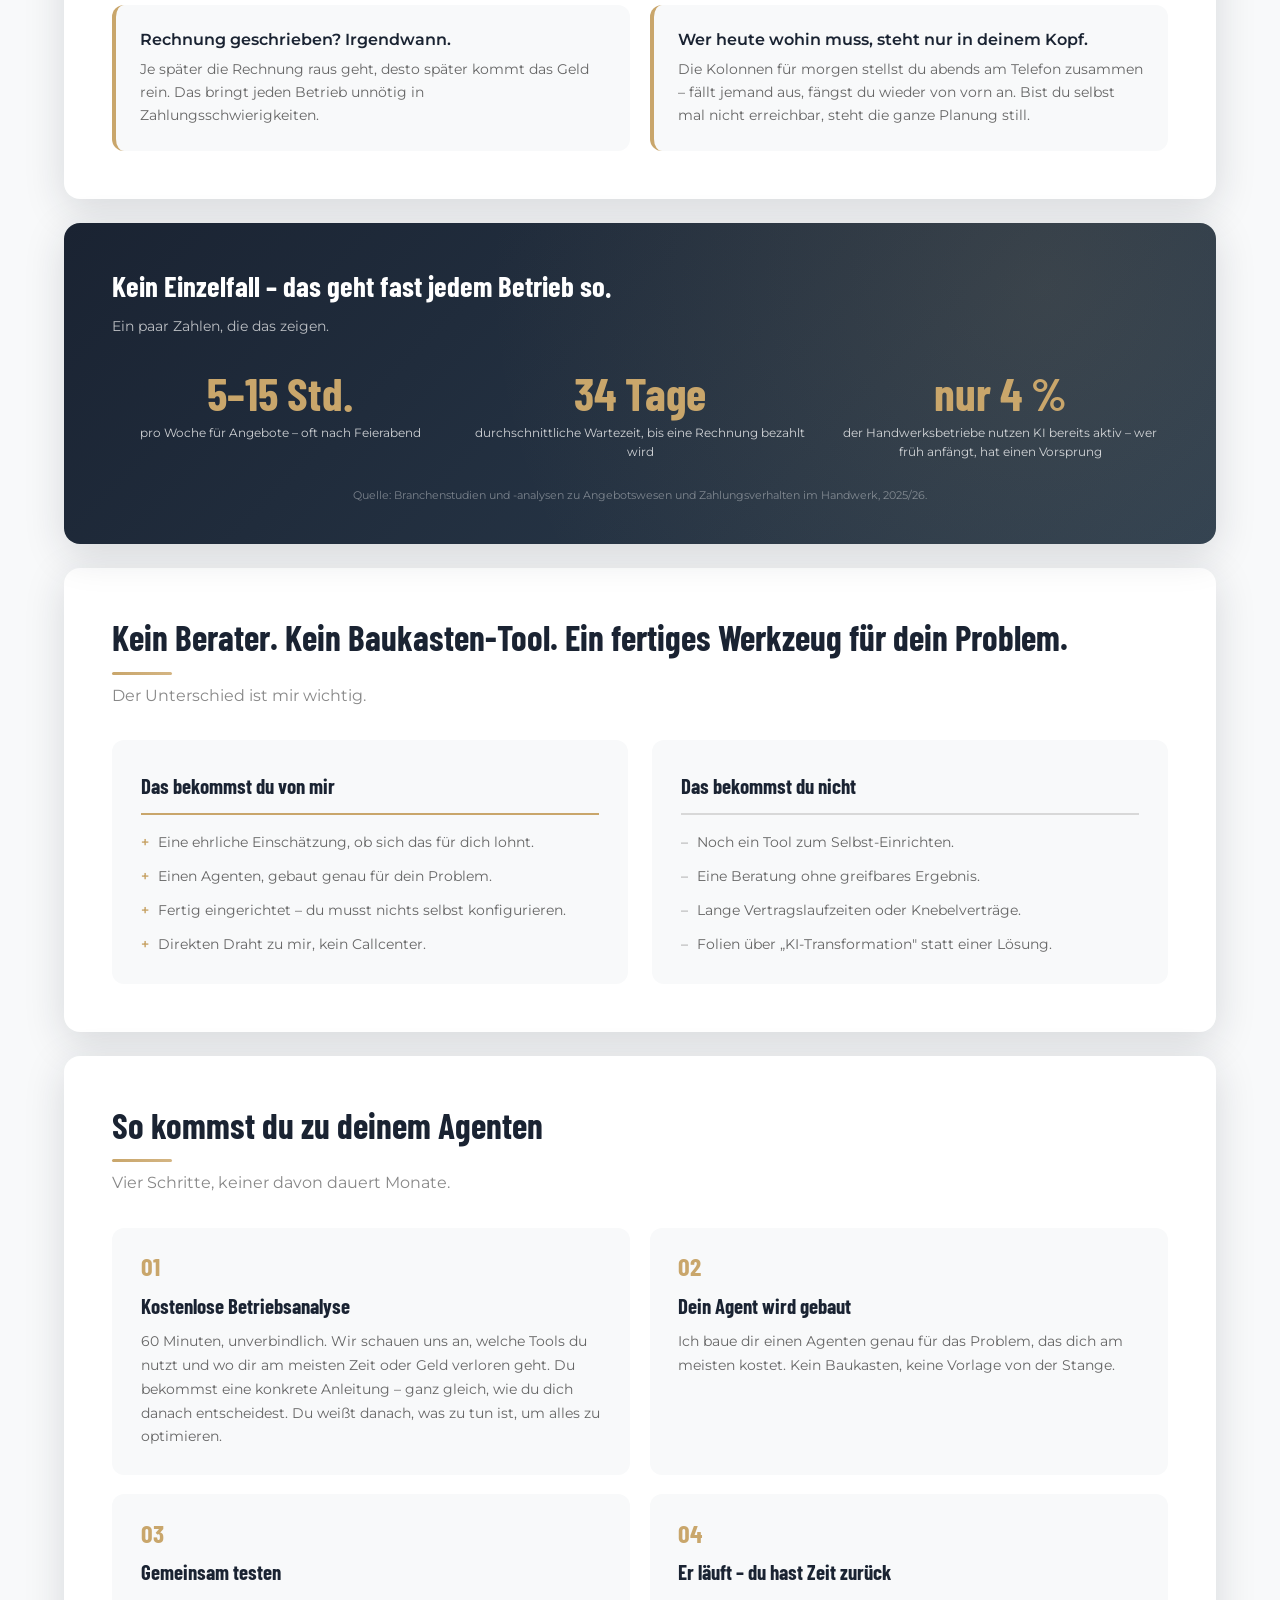
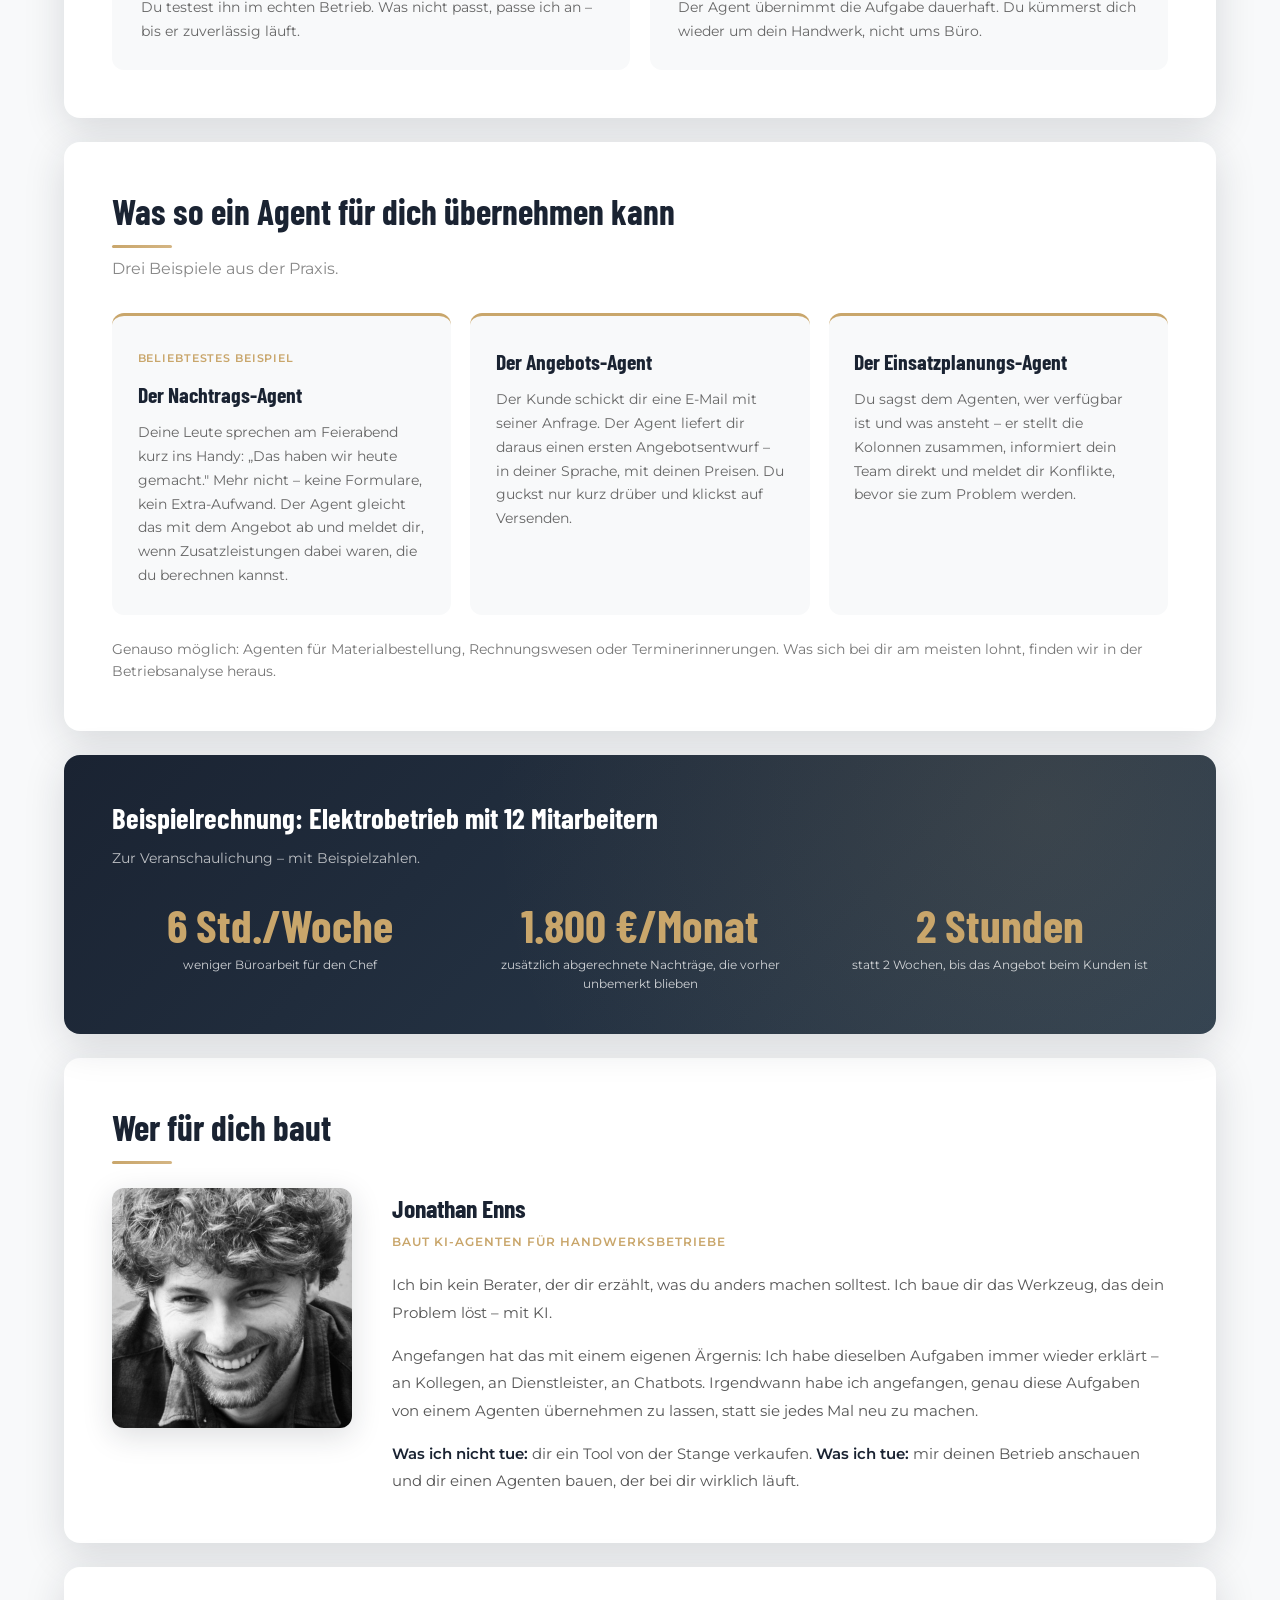
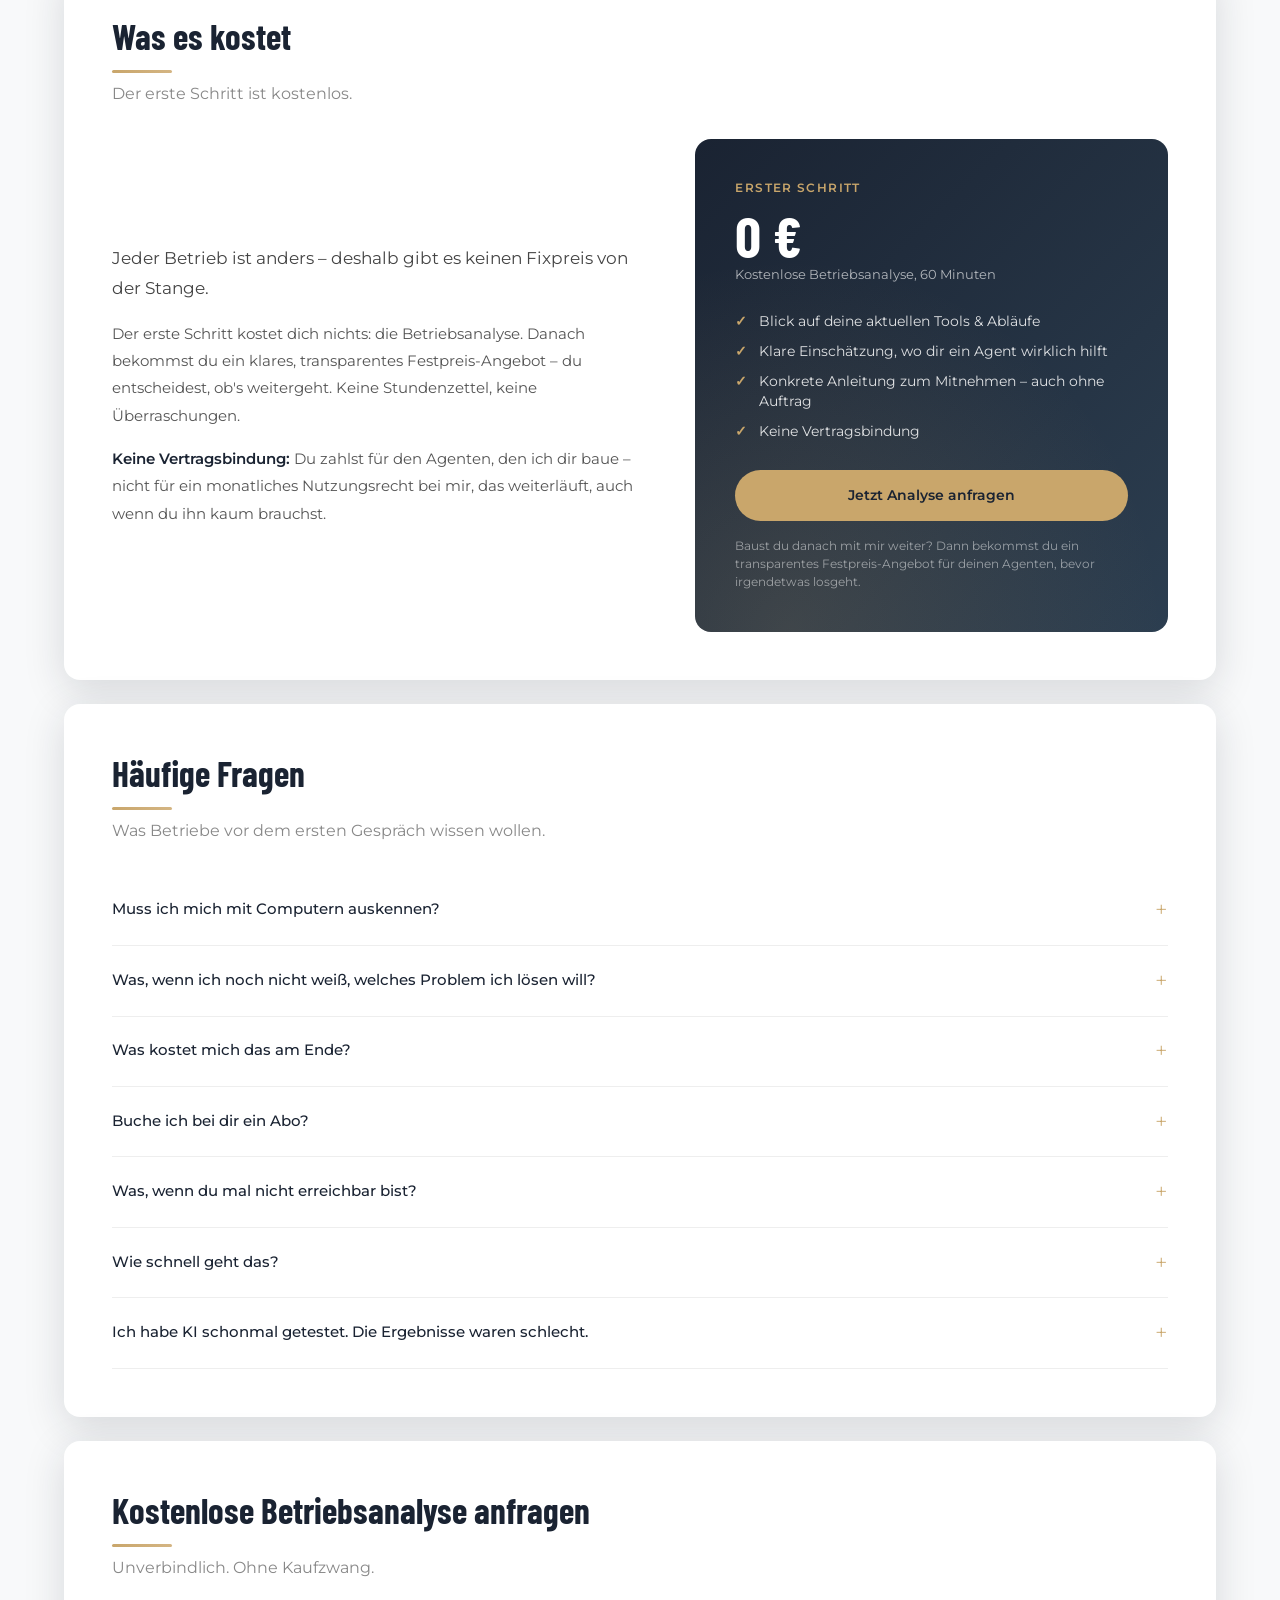
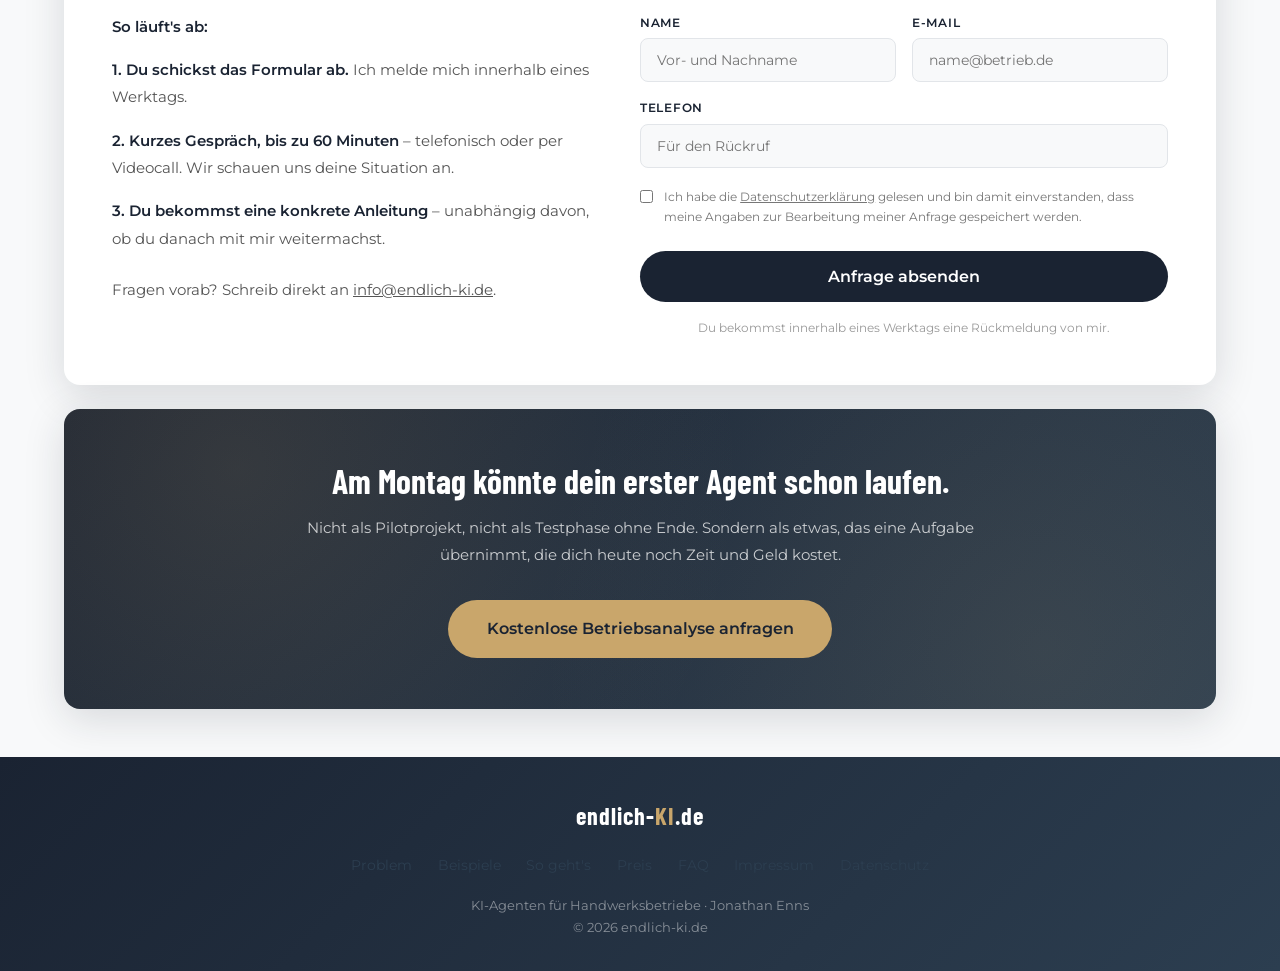
==== commit eb5181a2: "Formular: Feld Zeitfresser im Büro entfernt Co-Authored-By: Claude Sonnet 5 <noreply@anthropic.com>" ====
--- a/index.html
+++ b/index.html
@@ -637,10 +637,6 @@
                         <label for="telefon">Telefon</label>
                         <input type="tel" id="telefon" name="telefon" autocomplete="tel" placeholder="Für den Rückruf" required>
                     </div>
-                    <div class="form-field">
-                        <label for="aufgabe">Was kostet dich im Büro am meisten Zeit?</label>
-                        <textarea id="aufgabe" name="aufgabe" placeholder="Zwei, drei Sätze reichen – das ist der Einstieg für unser Gespräch."></textarea>
-                    </div>
                     <div class="form-consent">
                         <input type="checkbox" id="consent" name="consent" required>
                         <label for="consent">Ich habe die <a href="/datenschutz.html">Datenschutzerklärung</a> gelesen und bin damit einverstanden, dass meine Angaben zur Bearbeitung meiner Anfrage gespeichert werden.</label>
